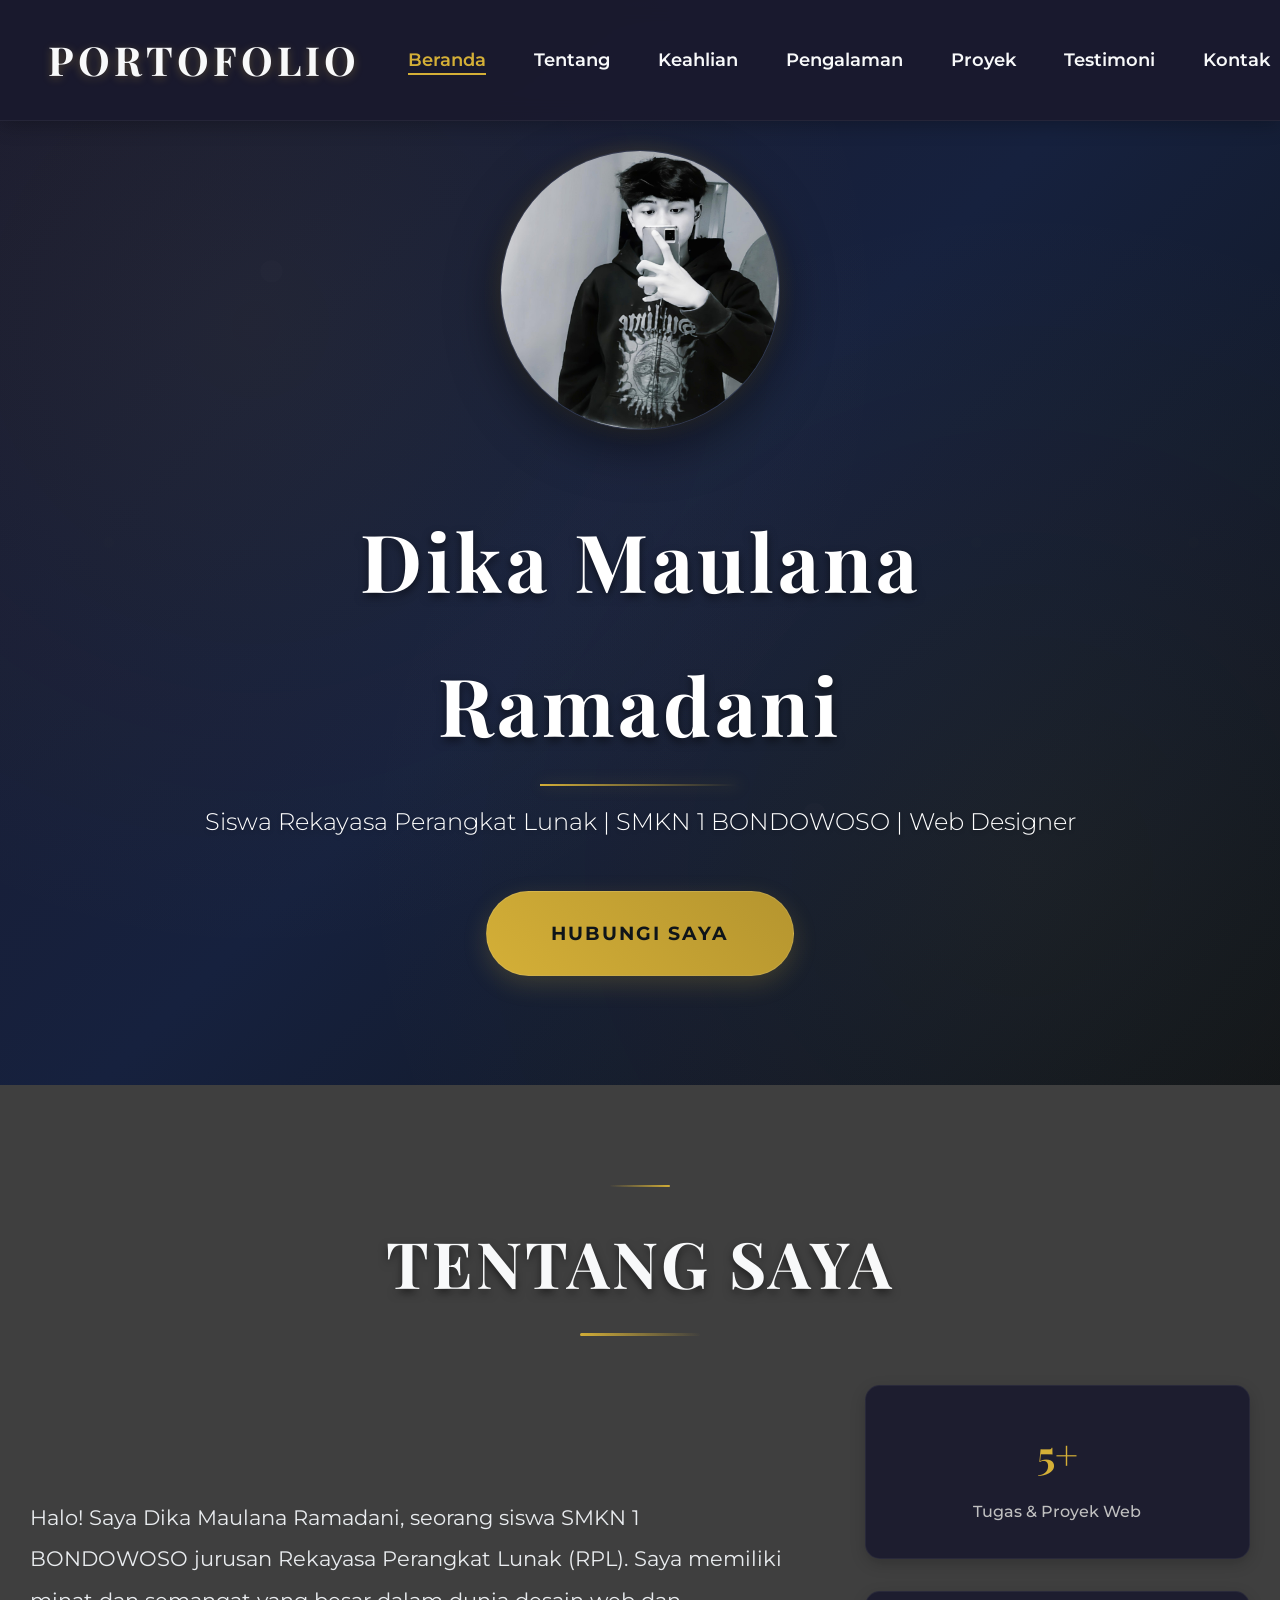
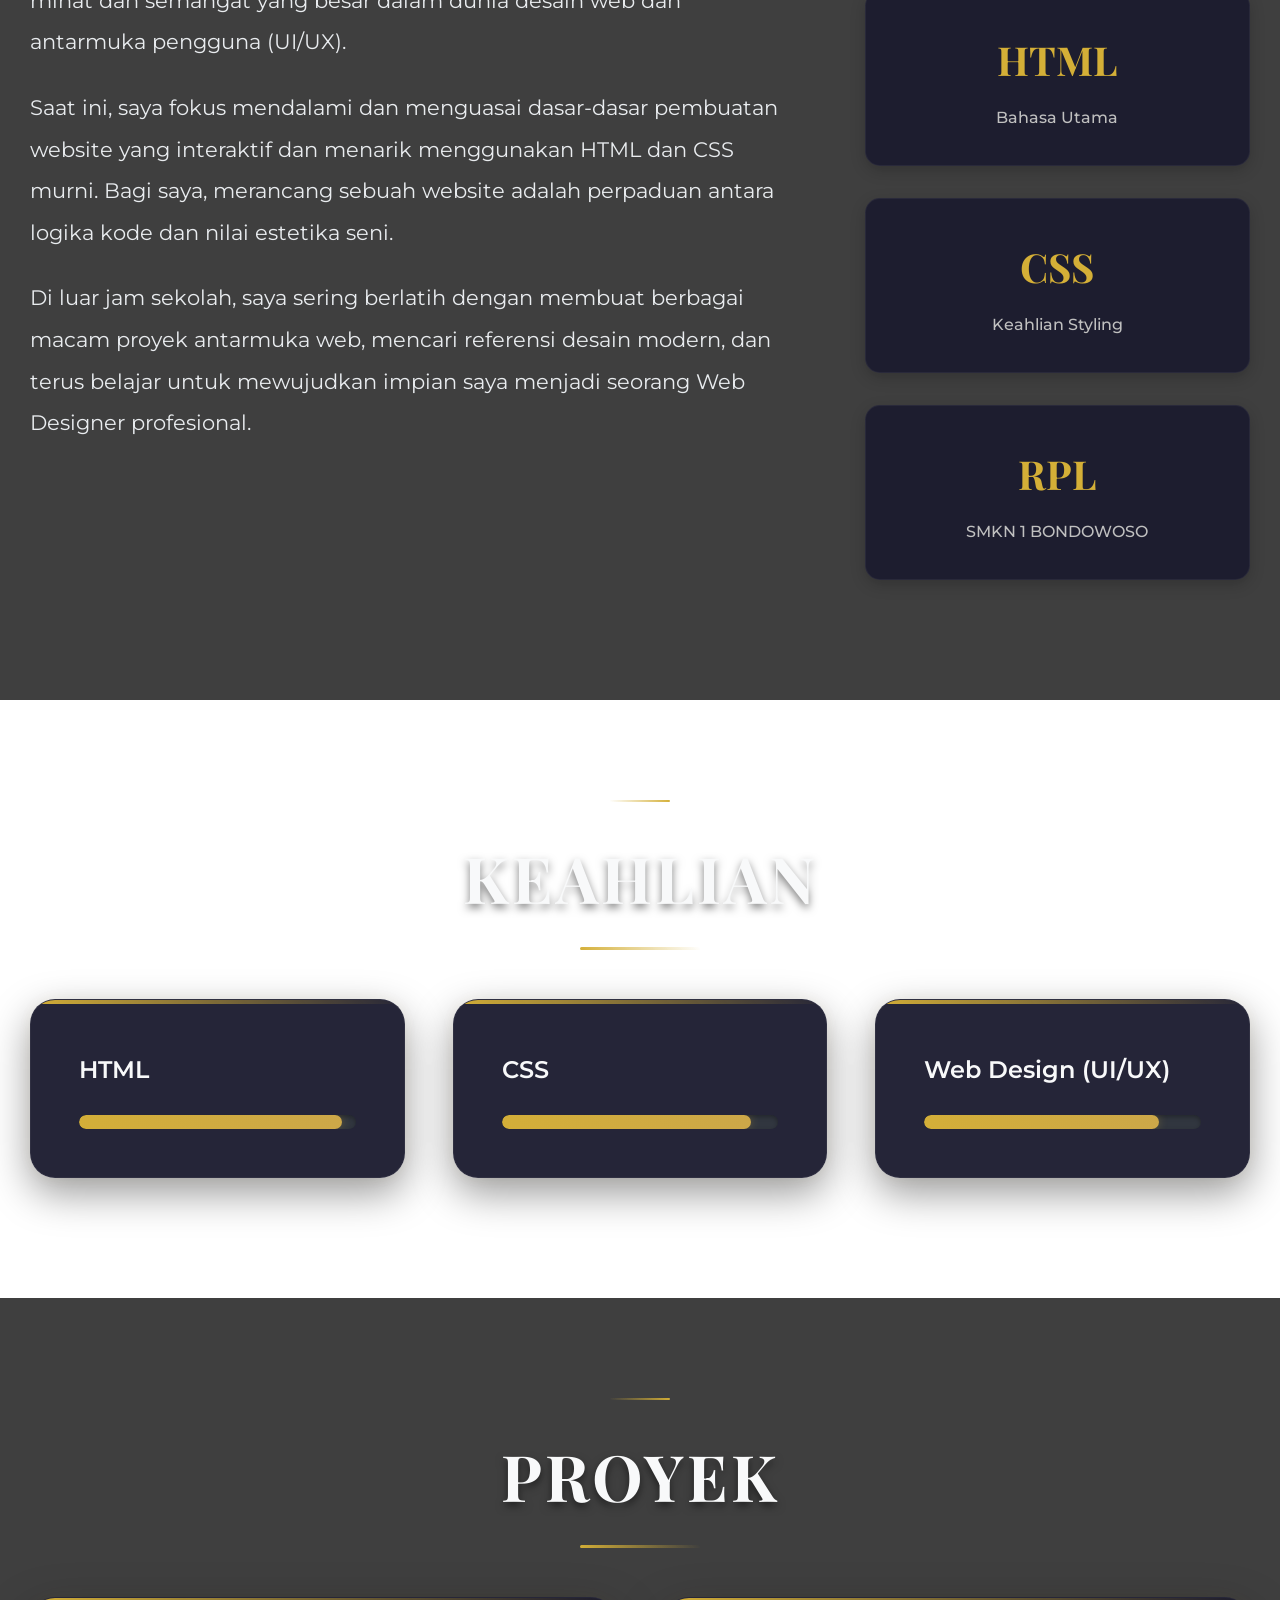
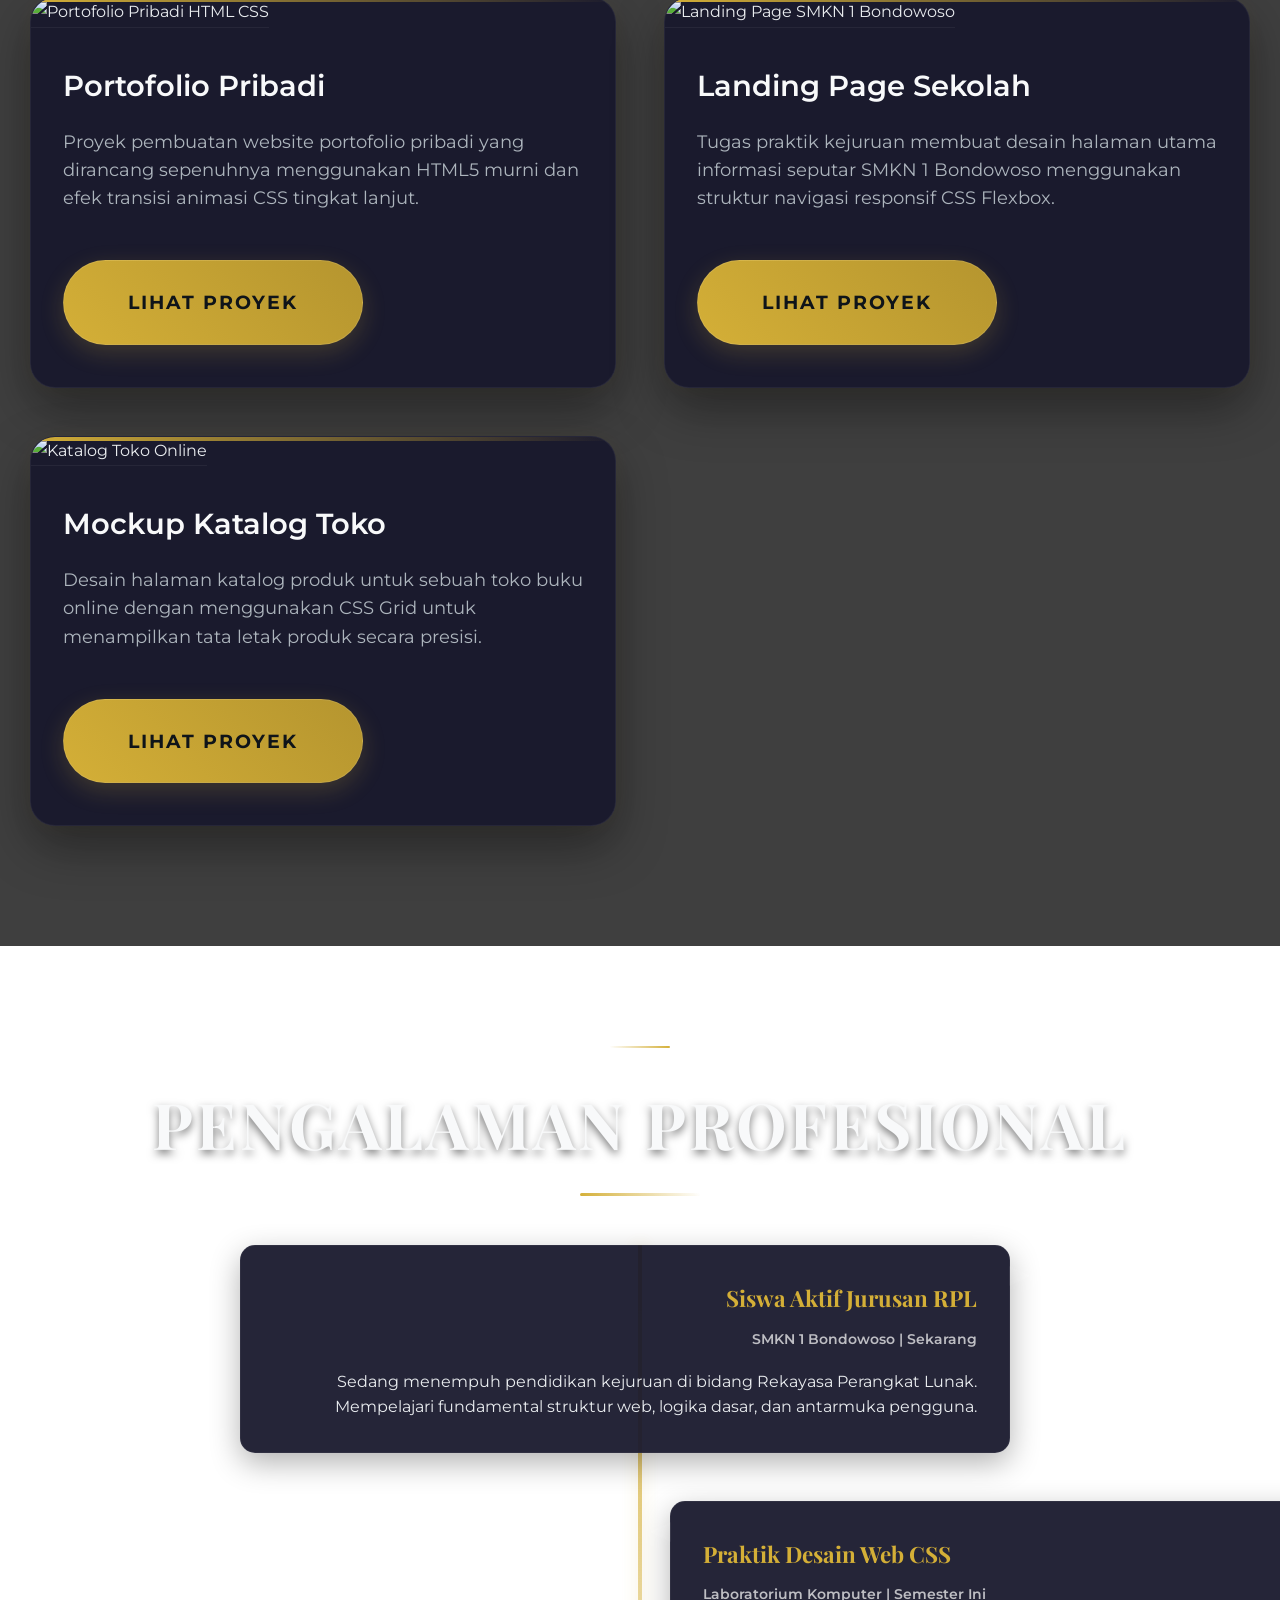
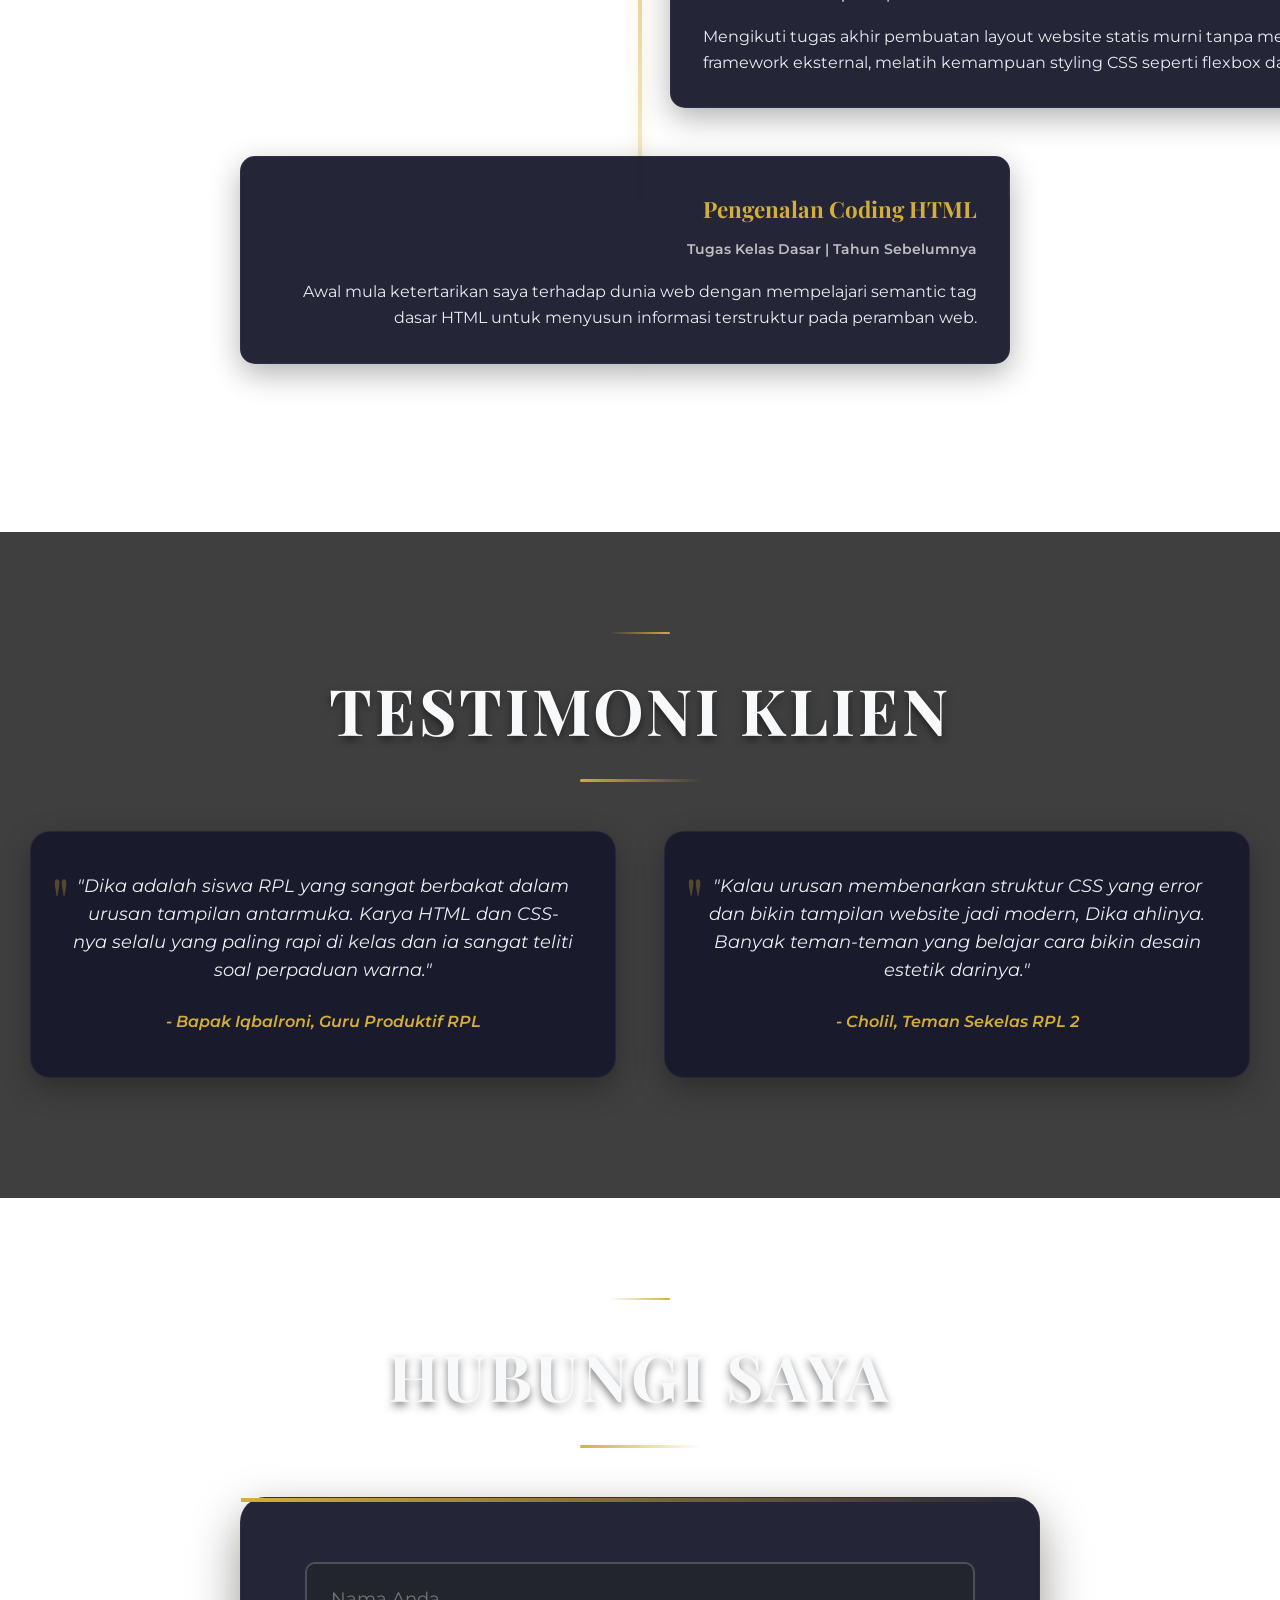
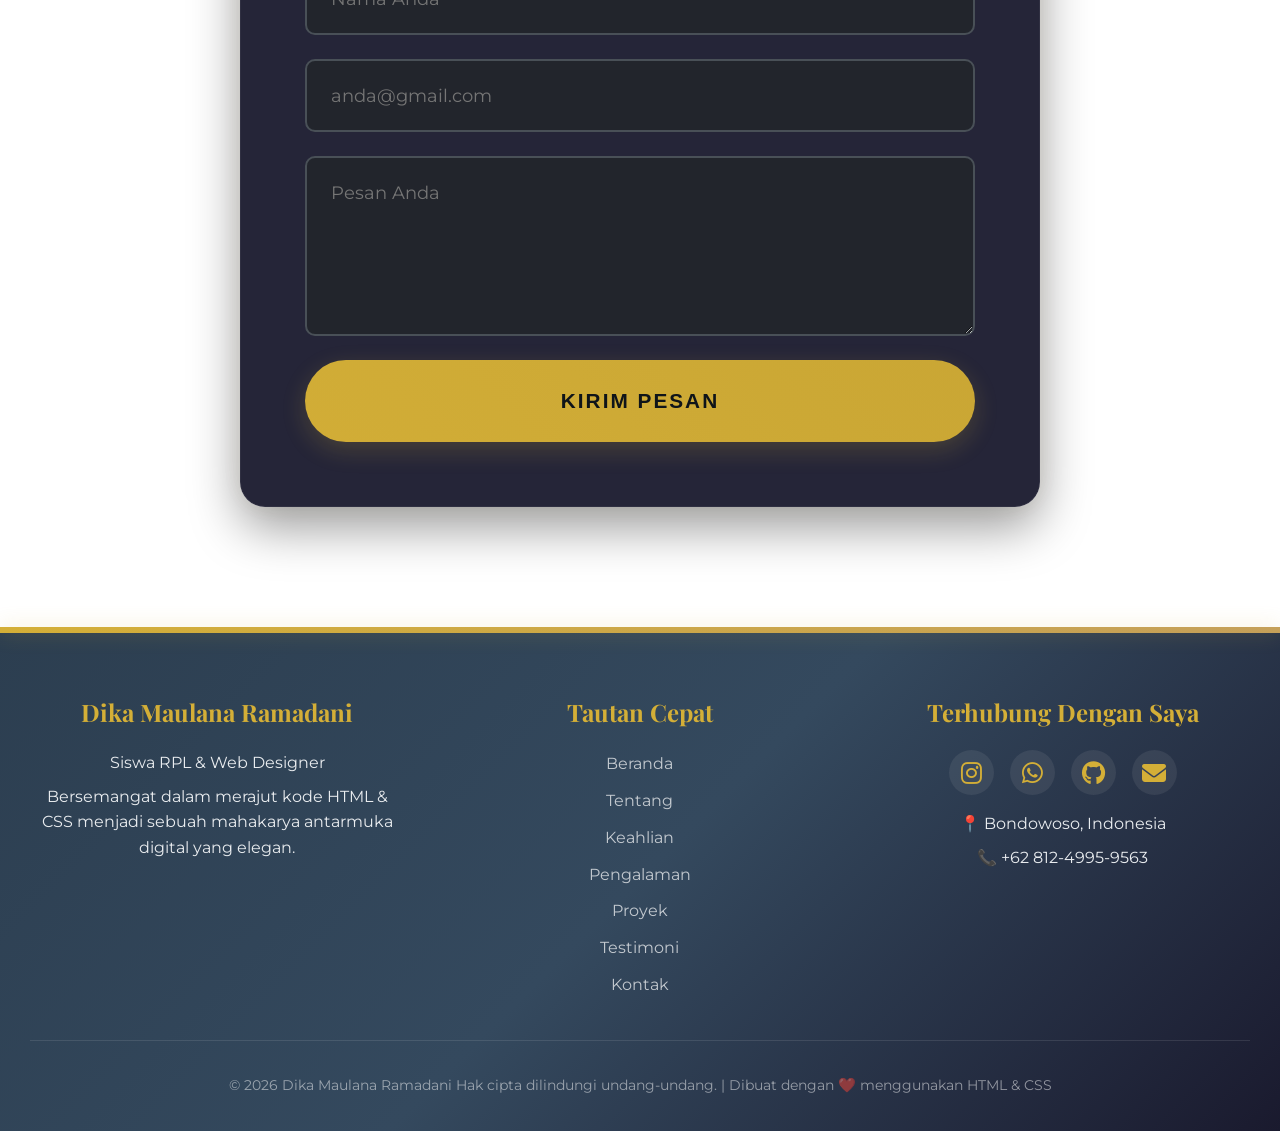
==== index.html @ 71ab1f21 "ganti nama" ====
<!DOCTYPE html>
<html lang="id">

<head>
    <meta name="description"
        content="Professional Portfolio of Dika Maulana Ramadani - Full Stack Developer & Creative Designer specializing in modern web technologies">
    <meta name="keywords" content="web developer, full stack developer, UI/UX designer, React, Node.js, portfolio">
    <meta name="author" content="Dika Maulana Ramadani">
    <link rel="icon" type="image/x-icon"
        href="data:image/svg+xml,<svg xmlns='http://www.w3.org/2000/svg' viewBox='0 0 100 100'><text y='.9em' font-size='90'>👨‍💻</text></svg>">
    <link rel="stylesheet" href="t.css">
    <link href="https://unpkg.com/aos@2.3.1/dist/aos.css" rel="stylesheet">
    <link rel="stylesheet" href="https://cdnjs.cloudflare.com/ajax/libs/font-awesome/6.4.0/css/all.min.css">
    <link
        href="https://fonts.googleapis.com/css2?family=Playfair+Display:wght@400;700&family=Montserrat:wght@300;400;500;600;700&display=swap"
        rel="stylesheet">
</head>

<body>
    <header>
        <nav>
            <div class="logo">PORTOFOLIO</div>
            <ul>
                <li><a href="#hero">Beranda</a></li>
                <li><a href="#about">Tentang</a></li>
                <li><a href="#skills">Keahlian</a></li>
                <li><a href="#experience">Pengalaman</a></li>
                <li><a href="#projects">Proyek</a></li>
                <li><a href="#testimonials">Testimoni</a></li>
                <li><a href="#contact">Kontak</a></li>
                <li id="google_translate_element" style="margin-left: 1rem; margin-top: -5px;"></li>
            </ul>
        </nav>
    </header>

    <section id="hero">
        <div class="hero-content">
            <img src="profile.jpg" alt="Foto Profil" class="profile-img" data-aos="zoom-in">
            <h1 data-aos="fade-down" data-aos-delay="200">Dika Maulana Ramadani</h1>
            <p data-aos="fade-up" data-aos-delay="400">Siswa Rekayasa Perangkat Lunak | SMKN 1 BONDOWOSO | Web Designer</p>
            <a href="#contact" class="btn" data-aos="flip-up" data-aos-delay="600">Hubungi Saya</a>
        </div>
    </section>

    <section id="about">
        <div class="container">
            <h2 data-aos="fade-up">Tentang Saya</h2>
            <div class="about-content">
                <div class="about-text" data-aos="fade-right">
                    <p>Halo! Saya Dika Maulana Ramadani, seorang siswa SMKN 1 BONDOWOSO jurusan Rekayasa Perangkat Lunak (RPL). Saya memiliki minat dan semangat yang besar dalam dunia desain web dan antarmuka pengguna (UI/UX).</p>
                    <p>Saat ini, saya fokus mendalami dan menguasai dasar-dasar pembuatan website yang interaktif dan menarik menggunakan HTML dan CSS murni. Bagi saya, merancang sebuah website adalah perpaduan antara logika kode dan nilai estetika seni.</p>
                    <p>Di luar jam sekolah, saya sering berlatih dengan membuat berbagai macam proyek antarmuka web, mencari referensi desain modern, dan terus belajar untuk mewujudkan impian saya menjadi seorang Web Designer profesional.</p>
                </div>
                <div class="about-stats" data-aos="fade-left">
                    <div class="stat">
                        <h3>5+</h3>
                        <p>Tugas & Proyek Web</p>
                    </div>
                    <div class="stat">
                        <h3>HTML</h3>
                        <p>Bahasa Utama</p>
                    </div>
                    <div class="stat">
                        <h3>CSS</h3>
                        <p>Keahlian Styling</p>
                    </div>
                    <div class="stat">
                        <h3>RPL</h3>
                        <p>SMKN 1 BONDOWOSO</p>
                    </div>
                </div>
            </div>
        </div>
    </section>

    <section id="skills">
        <div class="container">
            <h2 data-aos="fade-up">Keahlian</h2>
            <div class="skills-grid">
                <div class="skill" data-skill="95" data-aos="zoom-in" data-aos-delay="100">
                    <h3>HTML</h3>
                    <div class="progress-bar">
                        <div class="progress"></div>
                    </div>
                </div>
                <div class="skill" data-skill="90" data-aos="zoom-in" data-aos-delay="200">
                    <h3>CSS</h3>
                    <div class="progress-bar">
                        <div class="progress"></div>
                    </div>
                </div>
                <div class="skill" data-skill="85" data-aos="zoom-in" data-aos-delay="300">
                    <h3>Web Design (UI/UX)</h3>
                    <div class="progress-bar">
                        <div class="progress"></div>
                    </div>
                </div>
            </div>
        </div>
    </section>

    <section id="projects">
        <div class="container">
            <h2 data-aos="fade-up">Proyek</h2>
            <div class="projects-grid">
                <div class="project" data-aos="fade-up" data-aos-delay="100">
                    <img src="https://via.placeholder.com/300x200?text=Portofolio+Pribadi" alt="Portofolio Pribadi HTML CSS">
                    <h3>Portofolio Pribadi</h3>
                    <p>Proyek pembuatan website portofolio pribadi yang dirancang sepenuhnya menggunakan HTML5 murni dan efek transisi animasi CSS tingkat lanjut.</p>
                    <a href="#" class="btn">Lihat Proyek</a>
                </div>
                <div class="project" data-aos="fade-up" data-aos-delay="200">
                    <img src="https://via.placeholder.com/300x200?text=Landing+Page+Sekolah" alt="Landing Page SMKN 1 Bondowoso">
                    <h3>Landing Page Sekolah</h3>
                    <p>Tugas praktik kejuruan membuat desain halaman utama informasi seputar SMKN 1 Bondowoso menggunakan struktur navigasi responsif CSS Flexbox.</p>
                    <a href="#" class="btn">Lihat Proyek</a>
                </div>
                <div class="project" data-aos="fade-up" data-aos-delay="300">
                    <img src="https://via.placeholder.com/300x200?text=Toko+Buku+Online"
                        alt="Katalog Toko Online">
                    <h3>Mockup Katalog Toko</h3>
                    <p>Desain halaman katalog produk untuk sebuah toko buku online dengan menggunakan CSS Grid untuk menampilkan tata letak produk secara presisi.</p>
                    <a href="#" class="btn">Lihat Proyek</a>
                </div>
            </div>
        </div>
    </section>

    <section id="experience">
        <div class="container">
            <h2 data-aos="fade-up">Pengalaman Profesional</h2>
            <div class="timeline">
                <div class="timeline-item" data-aos="fade-right">
                    <div class="timeline-content">
                        <h3>Siswa Aktif Jurusan RPL</h3>
                        <span class="company">SMKN 1 Bondowoso | Sekarang</span>
                        <p>Sedang menempuh pendidikan kejuruan di bidang Rekayasa Perangkat Lunak. Mempelajari fundamental struktur web, logika dasar, dan antarmuka pengguna.</p>
                    </div>
                </div>
                <div class="timeline-item" data-aos="fade-left">
                    <div class="timeline-content">
                        <h3>Praktik Desain Web CSS</h3>
                        <span class="company">Laboratorium Komputer | Semester Ini</span>
                        <p>Mengikuti tugas akhir pembuatan layout website statis murni tanpa menggunakan framework eksternal, melatih kemampuan styling CSS seperti flexbox dan grid.</p>
                    </div>
                </div>
                <div class="timeline-item" data-aos="fade-right">
                    <div class="timeline-content">
                        <h3>Pengenalan Coding HTML</h3>
                        <span class="company">Tugas Kelas Dasar | Tahun Sebelumnya</span>
                        <p>Awal mula ketertarikan saya terhadap dunia web dengan mempelajari semantic tag dasar HTML untuk menyusun informasi terstruktur pada peramban web.</p>
                    </div>
                </div>
            </div>
        </div>
    </section>

    <section id="testimonials">
        <div class="container">
            <h2 data-aos="fade-up">Testimoni Klien</h2>
            <div class="testimonials-grid">
                <div class="testimonial" data-aos="zoom-in" data-aos-delay="100">
                    <p>"Dika adalah siswa RPL yang sangat berbakat dalam urusan tampilan antarmuka. Karya HTML dan CSS-nya selalu yang paling rapi di kelas dan ia sangat teliti soal perpaduan warna."</p>
                    <cite>- Bapak Iqbalroni, Guru Produktif RPL</cite>
                </div>
                <div class="testimonial" data-aos="zoom-in" data-aos-delay="300">
                    <p>"Kalau urusan membenarkan struktur CSS yang error dan bikin tampilan website jadi modern, Dika ahlinya. Banyak teman-teman yang belajar cara bikin desain estetik darinya."</p>
                    <cite>- Cholil, Teman Sekelas RPL 2</cite>
                </div>
            </div>
        </div>
    </section>

    <section id="contact">
        <div class="container">
            <h2 data-aos="fade-up">Hubungi Saya</h2>
            <form data-aos="flip-up" data-aos-delay="200">
                <input type="text" placeholder="Nama Anda" required>
                <input type="email" placeholder="anda@gmail.com" required>
                <textarea placeholder="Pesan Anda" required></textarea>
                <button type="submit" class="btn">Kirim Pesan</button>
            </form>
        </div>
    </section>

    <footer>
        <div class="container">
            <div class="footer-content">
                <div class="footer-section">
                    <h3>Dika Maulana Ramadani</h3>
                    <p>Siswa RPL & Web Designer</p>
                    <p>Bersemangat dalam merajut kode HTML & CSS menjadi sebuah mahakarya antarmuka digital yang elegan.</p>
                </div>
                <div class="footer-section">
                    <h3>Tautan Cepat</h3>
                    <ul>
                        <li><a href="#hero">Beranda</a></li>
                        <li><a href="#about">Tentang</a></li>
                        <li><a href="#skills">Keahlian</a></li>
                        <li><a href="#experience">Pengalaman</a></li>
                        <li><a href="#projects">Proyek</a></li>
                        <li><a href="#testimonials">Testimoni</a></li>
                        <li><a href="#contact">Kontak</a></li>
                    </ul>
                </div>
                <div class="footer-section">
                    <h3>Terhubung Dengan Saya</h3>
                    <div class="social-links">
                        <a href="https://instagram.com/dkmaulanaa.r" target="_blank" title="Instagram"><i
                                class="fab fa-instagram"></i></a>
                        <a href="https://wa.me/6281249959563" target="_blank" title="WhatsApp"><i
                                class="fab fa-whatsapp"></i></a>
                        <a href="https://github.com/DikaMaulanaRamadani" target="_blank" title="GitHub"><i
                                class="fab fa-github"></i></a>
                        <a href="mailto:hello@dikamaulana.dev" title="Email"><i class="fas fa-envelope"></i></a>
                    </div>
                    <p>📍 Bondowoso, Indonesia</p>
                    <p>📞 +62 812-4995-9563</p>
                </div>
            </div>
            <div class="footer-bottom">
                <p>&copy; 2026 Dika Maulana Ramadani Hak cipta dilindungi undang-undang. | Dibuat dengan ❤️ menggunakan HTML & CSS</p>
            </div>
        </div>
    </footer>

    <!-- AOS Script -->
    <script src="https://unpkg.com/aos@2.3.1/dist/aos.js"></script>
    <script>
        AOS.init({
            duration: 1000,
            once: true,
            offset: 100
        });

        // Scroll Spy for Nav Active Links
        const sections = document.querySelectorAll("section");
        const navLinks = document.querySelectorAll("nav ul li a");
        
        window.addEventListener("scroll", () => {
            let current = "";
            sections.forEach(section => {
                const sectionTop = section.offsetTop;
                const sectionHeight = section.clientHeight;
                if (pageYOffset >= (sectionTop - sectionHeight / 3)) {
                    current = section.getAttribute("id");
                }
            });
            
            navLinks.forEach(a => {
                a.classList.remove("active");
                if (a.getAttribute("href").includes(current)) {
                    a.classList.add("active");
                }
            });
        });
    </script>
    <!-- Google Translate Script -->
    <script type="text/javascript">
        function googleTranslateElementInit() {
            new google.translate.TranslateElement({pageLanguage: 'id', layout: google.translate.TranslateElement.InlineLayout.SIMPLE}, 'google_translate_element');
        }
    </script>
    <script type="text/javascript" src="//translate.google.com/translate_a/element.js?cb=googleTranslateElementInit"></script>
</body>

</html>
---- t.css ----
/* Reset and Base Styles */
* {
    margin: 0;
    padding: 0;
    box-sizing: border-box;
}

body {
    font-family: 'Montserrat', sans-serif;
    line-height: 1.8;
    color: #e9ecef;
    background: linear-gradient(135deg, #1a1a2e 0%, #16213e 50%, #0f1419 100%);
    background-attachment: fixed;
    position: relative;
}

body::before {
    content: '';
    position: fixed;
    top: 0;
    left: 0;
    width: 100%;
    height: 100%;
    background-image: radial-gradient(circle at 20% 80%, rgba(192, 192, 192, 0.05) 0%, transparent 50%),
        radial-gradient(circle at 80% 20%, rgba(105, 105, 105, 0.05) 0%, transparent 50%);
    pointer-events: none;
    z-index: -1;
}

.container {
    max-width: 1400px;
    margin: 0 auto;
    padding: 0 30px;
}

/* Header */
header {
    background: rgba(26, 26, 46, 0.95);
    backdrop-filter: blur(10px);
    box-shadow: 0 2px 20px rgba(0, 0, 0, 0.3);
    position: fixed;
    width: 100%;
    top: 0;
    z-index: 100;
    border-bottom: 1px solid rgba(255, 255, 255, 0.05);
}

nav {
    display: flex;
    justify-content: space-between;
    align-items: center;
    padding: 1.5rem 3rem;
}

.logo {
    font-size: 2.5rem;
    font-family: 'Playfair Display', serif;
    font-weight: 700;
    color: #f8f9fa;
    text-shadow: 0 2px 10px rgba(212, 175, 55, 0.3);
    letter-spacing: 4px;
}

nav ul {
    display: flex;
    list-style: none;
}

nav ul li {
    margin-left: 3rem;
}

nav ul li a {
    text-decoration: none;
    color: #f8f9fa;
    font-weight: 600;
    font-size: 1.1rem;
    transition: all 0.3s ease;
    position: relative;
}

nav ul li a::after {
    content: '';
    position: absolute;
    width: 0;
    height: 2px;
    bottom: -5px;
    left: 50%;
    background-color: #D4AF37;
    transition: all 0.3s ease;
}

nav ul li a:hover::after,
nav ul li a.active::after {
    width: 100%;
    left: 0;
}

nav ul li a:hover,
nav ul li a.active {
    color: #D4AF37;
    transform: translateY(-2px);
}

/* Hero Section */
#hero {
    background: radial-gradient(circle at 20% 30%, rgba(212, 175, 55, 0.05) 0%, transparent 50%),
                radial-gradient(circle at 80% 80%, rgba(212, 175, 55, 0.05) 0%, transparent 50%),
                linear-gradient(135deg, #1a1a2e 0%, #16213e 50%, #0f1419 100%);
    color: white;
    padding: 150px 0 100px;
    text-align: center;
    position: relative;
    overflow: hidden;
}

#hero::before {
    content: '';
    position: absolute;
    top: 0;
    left: 0;
    right: 0;
    bottom: 0;
    background: url('data:image/svg+xml,<svg xmlns="http://www.w3.org/2000/svg" viewBox="0 0 100 100"><defs><pattern id="luxury" width="100" height="100" patternUnits="userSpaceOnUse"><circle cx="25" cy="25" r="1" fill="rgba(192,192,192,0.05)"/><circle cx="75" cy="75" r="1" fill="rgba(192,192,192,0.05)"/><circle cx="50" cy="10" r="0.5" fill="rgba(105,105,105,0.03)"/><circle cx="10" cy="50" r="0.5" fill="rgba(105,105,105,0.03)"/><circle cx="90" cy="50" r="0.5" fill="rgba(105,105,105,0.03)"/></pattern></defs><rect width="100" height="100" fill="url(%23luxury)"/></svg>');
    opacity: 0.3;
}

.hero-content {
    max-width: 900px;
    margin: 0 auto;
    position: relative;
    z-index: 1;
}

.profile-img {
    width: 280px;
    height: 280px;
    border-radius: 50%;
    margin-bottom: 3rem;
    border: 1px solid rgba(255, 255, 255, 0.1);
    box-shadow: 0 15px 50px rgba(0, 0, 0, 0.5), 0 0 20px rgba(212, 175, 55, 0.2);
    transition: transform 0.4s ease, animation-play-state 0.3s ease;
    position: relative;
    animation: float 6s ease-in-out infinite;
    cursor: pointer;
}

.profile-img:hover {
    animation-play-state: paused;
    transform: scale(1.05);
}

.profile-img::before {
    content: '';
    position: absolute;
    top: -8px;
    left: -8px;
    right: -8px;
    bottom: -8px;
    border-radius: 50%;
    background: linear-gradient(45deg, #D4AF37, #C5A059, #D4AF37);
    z-index: -1;
    opacity: 0.2;
}

.profile-img:hover {
    transform: scale(1.05);
}

#hero h1 {
    font-size: 5rem;
    margin-bottom: 1.5rem;
    font-family: 'Playfair Display', serif;
    font-weight: 700;
    text-shadow: 0 4px 8px rgba(0, 0, 0, 0.5);
    letter-spacing: 4px;
    position: relative;
}

#hero h1::after {
    content: '';
    position: absolute;
    bottom: -10px;
    left: 50%;
    transform: translateX(-50%);
    width: 200px;
    height: 2px;
    background: linear-gradient(45deg, #D4AF37, transparent);
    box-shadow: 0 0 15px rgba(212, 175, 55, 0.3);
}

#hero p {
    font-size: 1.5rem;
    margin-bottom: 3rem;
    font-weight: 300;
    text-shadow: 0 2px 4px rgba(0, 0, 0, 0.2);
}

.btn {
    display: inline-block;
    background: linear-gradient(45deg, #D4AF37, #B5952F);
    color: #0f1419;
    padding: 1.5rem 4rem;
    text-decoration: none;
    border-radius: 50px;
    font-weight: 700;
    font-size: 1.2rem;
    transition: all 0.4s ease;
    box-shadow: 0 8px 25px rgba(212, 175, 55, 0.2);
    border: 1px solid rgba(255, 255, 255, 0.1);
    text-transform: uppercase;
    letter-spacing: 2px;
    position: relative;
    overflow: hidden;
}

.btn:hover {
    transform: translateY(-3px);
    box-shadow: 0 12px 35px rgba(212, 175, 55, 0.4);
    background: linear-gradient(45deg, #C5A059, #D4AF37);
}

.btn:active {
    transform: translateY(2px) scale(0.98);
    box-shadow: 0 5px 15px rgba(212, 175, 55, 0.2);
}

/* Sections */
section {
    padding: 120px 0;
}

section:nth-child(odd) {
    background: rgba(15, 15, 15, 0.8);
    backdrop-filter: blur(5px);
}

/* Custom Animations */
@keyframes float {
    0% { transform: translateY(0px); }
    50% { transform: translateY(-20px); }
    100% { transform: translateY(0px); }
}

@keyframes pulse-glow {
    0% { box-shadow: 0 0 0 0 rgba(255, 215, 0, 0.4); }
    70% { box-shadow: 0 0 20px 15px rgba(255, 215, 0, 0); }
    100% { box-shadow: 0 0 0 0 rgba(255, 215, 0, 0); }
}

section h2 {
    text-align: center;
    font-size: 4rem;
    margin-bottom: 4rem;
    color: #f8f9fa;
    font-family: 'Playfair Display', serif;
    font-weight: 700;
    text-transform: uppercase;
    letter-spacing: 3px;
    position: relative;
    text-shadow: 0 4px 8px rgba(0, 0, 0, 0.5);
}

section h2::after {
    content: '';
    position: absolute;
    bottom: -15px;
    left: 50%;
    transform: translateX(-50%);
    width: 120px;
    height: 3px;
    background: linear-gradient(45deg, #D4AF37, transparent);
    border-radius: 2px;
}

section h2::before {
    content: '';
    position: absolute;
    top: -20px;
    left: 50%;
    transform: translateX(-50%);
    width: 60px;
    height: 2px;
    background: linear-gradient(45deg, transparent, #D4AF37);
    border-radius: 1px;
}

/* About */
.about-content {
    display: grid;
    grid-template-columns: 2fr 1fr;
    gap: 4rem;
    align-items: center;
}

.about-text p {
    font-size: 1.3rem;
    text-align: left;
    max-width: none;
    margin: 0 auto 1.5rem;
    line-height: 2;
    font-weight: 400;
    color: #e9ecef;
}

.about-stats {
    display: grid;
    grid-template-columns: 1fr;
    gap: 2rem;
}

.stat {
    text-align: center;
    padding: 2rem;
    background: rgba(26, 26, 46, 0.9);
    border-radius: 15px;
    border: 1px solid rgba(255, 255, 255, 0.05);
    box-shadow: 0 5px 15px rgba(0, 0, 0, 0.2);
    transition: all 0.3s ease;
}

.stat:hover {
    transform: scale(1.05);
    box-shadow: 0 10px 25px rgba(0, 0, 0, 0.3);
}

.stat h3 {
    font-size: 2.5rem;
    color: #D4AF37;
    margin-bottom: 0.5rem;
    font-family: 'Playfair Display', serif;
}

.stat p {
    color: #C0C0C0;
    font-size: 1rem;
    font-weight: 500;
}

/* Skills */
.skills-grid {
    display: grid;
    grid-template-columns: repeat(auto-fit, minmax(350px, 1fr));
    gap: 3rem;
}

.skill {
    background: rgba(26, 26, 46, 0.95);
    padding: 3rem;
    border-radius: 25px;
    box-shadow: 0 15px 40px rgba(0, 0, 0, 0.4), 0 0 20px rgba(212, 175, 55, 0.05);
    border: 1px solid rgba(255, 255, 255, 0.05);
    transition: all 0.4s ease;
    position: relative;
    overflow: hidden;
}

.skill::before {
    content: '';
    position: absolute;
    top: 0;
    left: 0;
    right: 0;
    height: 4px;
    background: linear-gradient(45deg, #D4AF37, transparent);
}

.skill:hover {
    transform: translateY(-15px) scale(1.02);
    box-shadow: 0 25px 60px rgba(0, 0, 0, 0.5), 0 0 30px rgba(212, 175, 55, 0.3);
}

.skill h3 {
    margin-bottom: 1.5rem;
    color: #f8f9fa;
    font-size: 1.5rem;
    font-weight: 600;
}

.progress-bar {
    background-color: rgba(52, 58, 64, 0.8);
    height: 14px;
    border-radius: 7px;
    overflow: hidden;
    box-shadow: inset 0 2px 4px rgba(0, 0, 0, 0.3);
    position: relative;
}

.progress {
    height: 100%;
    width: 0;
    background: linear-gradient(45deg, #D4AF37, #C5A059);
    background-size: 200% 200%;
    border-radius: 7px;
    transition: width 2s cubic-bezier(0.4, 0, 0.2, 1);
    box-shadow: 0 0 10px rgba(212, 175, 55, 0.3);
}

.skill.aos-animate[data-skill="95"] .progress { width: 95%; }
.skill.aos-animate[data-skill="90"] .progress { width: 90%; }
.skill.aos-animate[data-skill="88"] .progress { width: 88%; }
.skill.aos-animate[data-skill="85"] .progress { width: 85%; }
.skill.aos-animate[data-skill="80"] .progress { width: 80%; }
.skill.aos-animate[data-skill="75"] .progress { width: 75%; }

/* Projects */
.projects-grid {
    display: grid;
    grid-template-columns: repeat(auto-fit, minmax(400px, 1fr));
    gap: 3rem;
}

.project {
    background: rgba(26, 26, 46, 0.95);
    border-radius: 25px;
    overflow: hidden;
    box-shadow: 0 20px 50px rgba(0, 0, 0, 0.4), 0 0 25px rgba(212, 175, 55, 0.05);
    border: 1px solid rgba(255, 255, 255, 0.05);
    transition: all 0.4s ease;
    position: relative;
}

.project::before {
    content: '';
    position: absolute;
    top: 0;
    left: 0;
    right: 0;
    height: 4px;
    background: linear-gradient(45deg, #D4AF37, transparent);
}

.project:hover {
    transform: translateY(-20px) scale(1.03);
    box-shadow: 0 30px 70px rgba(0, 0, 0, 0.5), 0 0 40px rgba(212, 175, 55, 0.3);
}

.project img {
    width: 100%;
    height: 250px;
    object-fit: cover;
    border-bottom: 1px solid rgba(255, 255, 255, 0.05);
    transition: transform 0.3s ease;
}

.project:hover img {
    transform: scale(1.1);
}

.project h3 {
    padding: 2rem 2rem 1rem;
    color: #f8f9fa;
    font-size: 1.8rem;
    font-weight: 600;
}

.project p {
    padding: 0 2rem 1rem;
    color: #adb5bd;
    font-size: 1.1rem;
    line-height: 1.6;
}

.project .btn {
    margin: 2rem;
}

/* Contact */
form {
    max-width: 800px;
    margin: 0 auto;
    display: flex;
    flex-direction: column;
    background: rgba(26, 26, 46, 0.95);
    padding: 4rem;
    border-radius: 25px;
    box-shadow: 0 20px 50px rgba(0, 0, 0, 0.4), 0 0 30px rgba(212, 175, 55, 0.05);
    border: 1px solid rgba(255, 255, 255, 0.05);
    position: relative;
}

form::before {
    content: '';
    position: absolute;
    top: 0;
    left: 0;
    right: 0;
    height: 4px;
    background: linear-gradient(45deg, #D4AF37, transparent);
}

input,
textarea {
    padding: 1.5rem;
    margin-bottom: 1.5rem;
    border: 2px solid #495057;
    border-radius: 10px;
    font-family: 'Montserrat', sans-serif;
    font-size: 1.1rem;
    transition: all 0.3s ease;
    background: rgba(33, 37, 41, 0.8);
    color: #f8f9fa;
}

input:focus,
textarea:focus {
    border-color: #D4AF37;
    box-shadow: 0 0 15px rgba(212, 175, 55, 0.2);
    outline: none;
}

textarea {
    height: 180px;
    resize: vertical;
}

button[type="submit"] {
    background: linear-gradient(45deg, #D4AF37, #B5952F);
    background-size: 400% 400%;
    color: #0f1419;
    border: none;
    padding: 1.8rem;
    border-radius: 50px;
    cursor: pointer;
    font-size: 1.3rem;
    font-weight: 700;
    transition: all 0.4s ease;
    box-shadow: 0 8px 25px rgba(212, 175, 55, 0.2);
    text-transform: uppercase;
    letter-spacing: 2px;
    position: relative;
    overflow: hidden;
}

button[type="submit"]:hover {
    transform: translateY(-5px) scale(1.05);
    box-shadow: 0 15px 40px rgba(212, 175, 55, 0.4);
}

button[type="submit"]:active {
    transform: translateY(2px) scale(0.98);
    box-shadow: 0 5px 15px rgba(212, 175, 55, 0.2);
}

/* Experience Timeline */
.timeline {
    position: relative;
    max-width: 800px;
    margin: 0 auto;
}

.timeline::before {
    content: '';
    position: absolute;
    left: 50%;
    transform: translateX(-50%);
    width: 4px;
    height: 100%;
    background: linear-gradient(to bottom, #D4AF37, transparent);
    box-shadow: 0 0 15px rgba(212, 175, 55, 0.3);
}

.timeline-item {
    margin-bottom: 3rem;
    position: relative;
}

.timeline-item:nth-child(even) .timeline-content {
    left: 50%;
    margin-left: 30px;
}

.timeline-item:nth-child(odd) .timeline-content {
    left: 0;
    margin-right: 30px;
    text-align: right;
}

.timeline-content {
    background: rgba(26, 26, 46, 0.95);
    padding: 2rem;
    border-radius: 15px;
    box-shadow: 0 10px 30px rgba(0, 0, 0, 0.3);
    border: 1px solid rgba(255, 255, 255, 0.05);
    position: relative;
    transition: all 0.3s ease;
}

.timeline-content:hover {
    transform: translateY(-5px);
    box-shadow: 0 15px 40px rgba(0, 0, 0, 0.4);
}

.timeline-content::before {
    content: '';
    position: absolute;
    top: 20px;
    width: 0;
    height: 0;
    border-style: solid;
}

.timeline-item:nth-child(even) .timeline-content::before {
    left: -20px;
    border-width: 10px 20px 10px 0;
    border-color: transparent rgba(255,255,255,0.05) transparent transparent;
}

.timeline-item:nth-child(odd) .timeline-content::before {
    right: -20px;
    border-width: 10px 0 10px 20px;
    border-color: transparent transparent transparent rgba(255,255,255,0.05);
}

.timeline-content h3 {
    color: #D4AF37;
    font-size: 1.4rem;
    margin-bottom: 0.5rem;
    font-family: 'Playfair Display', serif;
}

.company {
    color: rgba(255,255,255,0.7);
    font-size: 0.9rem;
    font-weight: 600;
    display: block;
    margin-bottom: 1rem;
}

.timeline-content p {
    color: #e9ecef;
    line-height: 1.6;
}

/* Testimonials */
.testimonials-grid {
    display: grid;
    grid-template-columns: repeat(auto-fit, minmax(350px, 1fr));
    gap: 3rem;
}

.testimonial {
    background: rgba(26, 26, 46, 0.95);
    padding: 2.5rem;
    border-radius: 20px;
    box-shadow: 0 10px 30px rgba(0, 0, 0, 0.3);
    border: 1px solid rgba(255, 255, 255, 0.05);
    position: relative;
    transition: all 0.3s ease;
    text-align: center;
}

.testimonial::before {
    content: '"';
    position: absolute;
    top: 10px;
    left: 20px;
    font-size: 4rem;
    color: #D4AF37;
    opacity: 0.3;
    font-family: 'Playfair Display', serif;
}

.testimonial:hover {
    transform: translateY(-10px);
    box-shadow: 0 20px 50px rgba(0, 0, 0, 0.4);
}

.testimonial p {
    font-style: italic;
    color: #e9ecef;
    line-height: 1.6;
    margin-bottom: 1.5rem;
    font-size: 1.1rem;
}

.testimonial cite {
    color: #D4AF37;
    font-weight: 600;
    font-size: 1rem;
}

/* Footer */
footer {
    background: linear-gradient(135deg, #2c3e50 0%, #34495e 50%, #1a1a2e 100%);
    color: white;
    padding: 4rem 0 2rem;
    text-align: center;
    position: relative;
}

footer::before {
    content: '';
    position: absolute;
    top: 0;
    left: 0;
    right: 0;
    height: 6px;
    background: linear-gradient(45deg, #D4AF37, #C5A059);
    box-shadow: 0 0 20px rgba(212, 175, 55, 0.3);
}

.footer-content {
    display: grid;
    grid-template-columns: repeat(auto-fit, minmax(250px, 1fr));
    gap: 3rem;
    margin-bottom: 2rem;
}

.footer-section h3 {
    color: #D4AF37;
    font-family: 'Playfair Display', serif;
    font-size: 1.5rem;
    margin-bottom: 1rem;
}

.footer-section p {
    color: #e9ecef;
    line-height: 1.6;
    margin-bottom: 0.5rem;
}

.footer-section ul {
    list-style: none;
    padding: 0;
}

.footer-section ul li {
    margin-bottom: 0.5rem;
}

.footer-section ul li a {
    color: rgba(255,255,255,0.7);
    text-decoration: none;
    transition: color 0.3s ease;
}

.footer-section ul li a:hover {
    color: #D4AF37;
}

.social-links {
    display: flex;
    justify-content: center;
    gap: 1rem;
    margin-bottom: 1rem;
}

.social-links a {
    color: #D4AF37;
    text-decoration: none;
    font-size: 1.5rem;
    transition: all 0.3s ease;
    width: 45px;
    height: 45px;
    display: inline-flex;
    align-items: center;
    justify-content: center;
    border-radius: 50%;
    background: rgba(192, 192, 192, 0.1);
}

.social-links a:hover {
    transform: translateY(-5px);
    background: rgba(192, 192, 192, 0.2);
    box-shadow: 0 5px 15px rgba(192, 192, 192, 0.3);
}

.social-links a:active {
    transform: translateY(2px) scale(0.95);
}

.footer-bottom {
    border-top: 1px solid rgba(255,255,255,0.1);
    padding-top: 2rem;
    color: rgba(255,255,255,0.5);
    font-size: 0.9rem;
}

/* Responsive Design */
@media (max-width: 768px) {
    nav {
        flex-direction: column;
        padding: 1rem;
    }

    nav ul {
        margin-top: 1rem;
        align-items: center;
        width: 100%;
        padding: 0;
    }

    nav ul li {
        margin: 0.5rem 0;
    }

    #google_translate_element {
        margin: 1rem auto !important;
    }

    #hero h1 {
        font-size: 3rem;
    }

    #hero p {
        font-size: 1.1rem;
    }

    .profile-img {
        width: 200px;
        height: 200px;
    }

    section h2 {
        font-size: 2.5rem;
    }

    .about-content {
        grid-template-columns: 1fr;
        gap: 3rem;
    }

    .about-stats {
        grid-template-columns: repeat(2, 1fr);
        gap: 1.5rem;
    }

    .skills-grid,
    .projects-grid,
    .testimonials-grid {
        grid-template-columns: 1fr;
    }

    .timeline::before {
        left: 20px;
    }

    .timeline-item:nth-child(even) .timeline-content,
    .timeline-item:nth-child(odd) .timeline-content {
        left: 60px;
        margin: 0;
        text-align: left;
    }

    .timeline-content::before {
        left: -15px;
        border-width: 8px 15px 8px 0;
        border-color: transparent rgba(255,255,255,0.05) transparent transparent;
    }

    .footer-content {
        grid-template-columns: 1fr;
        gap: 2rem;
    }

    form {
        padding: 2rem;
    }
}
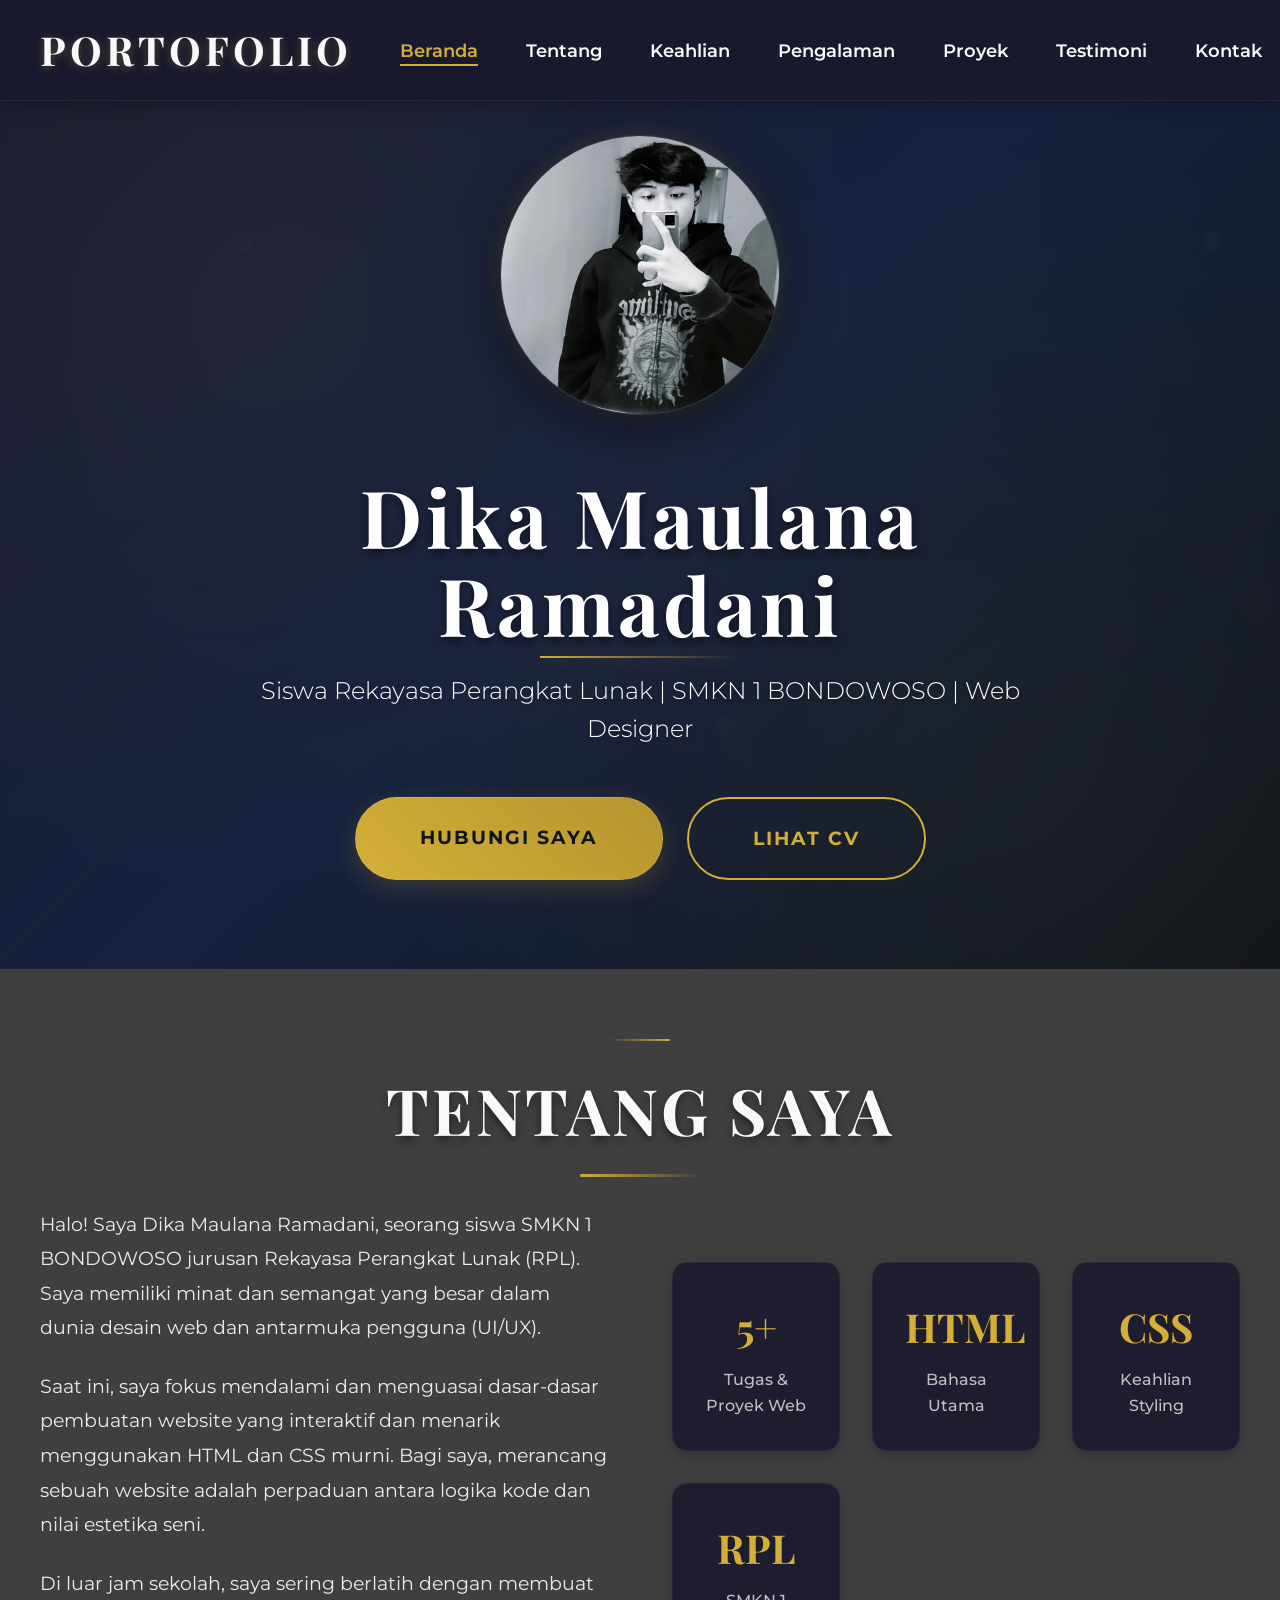
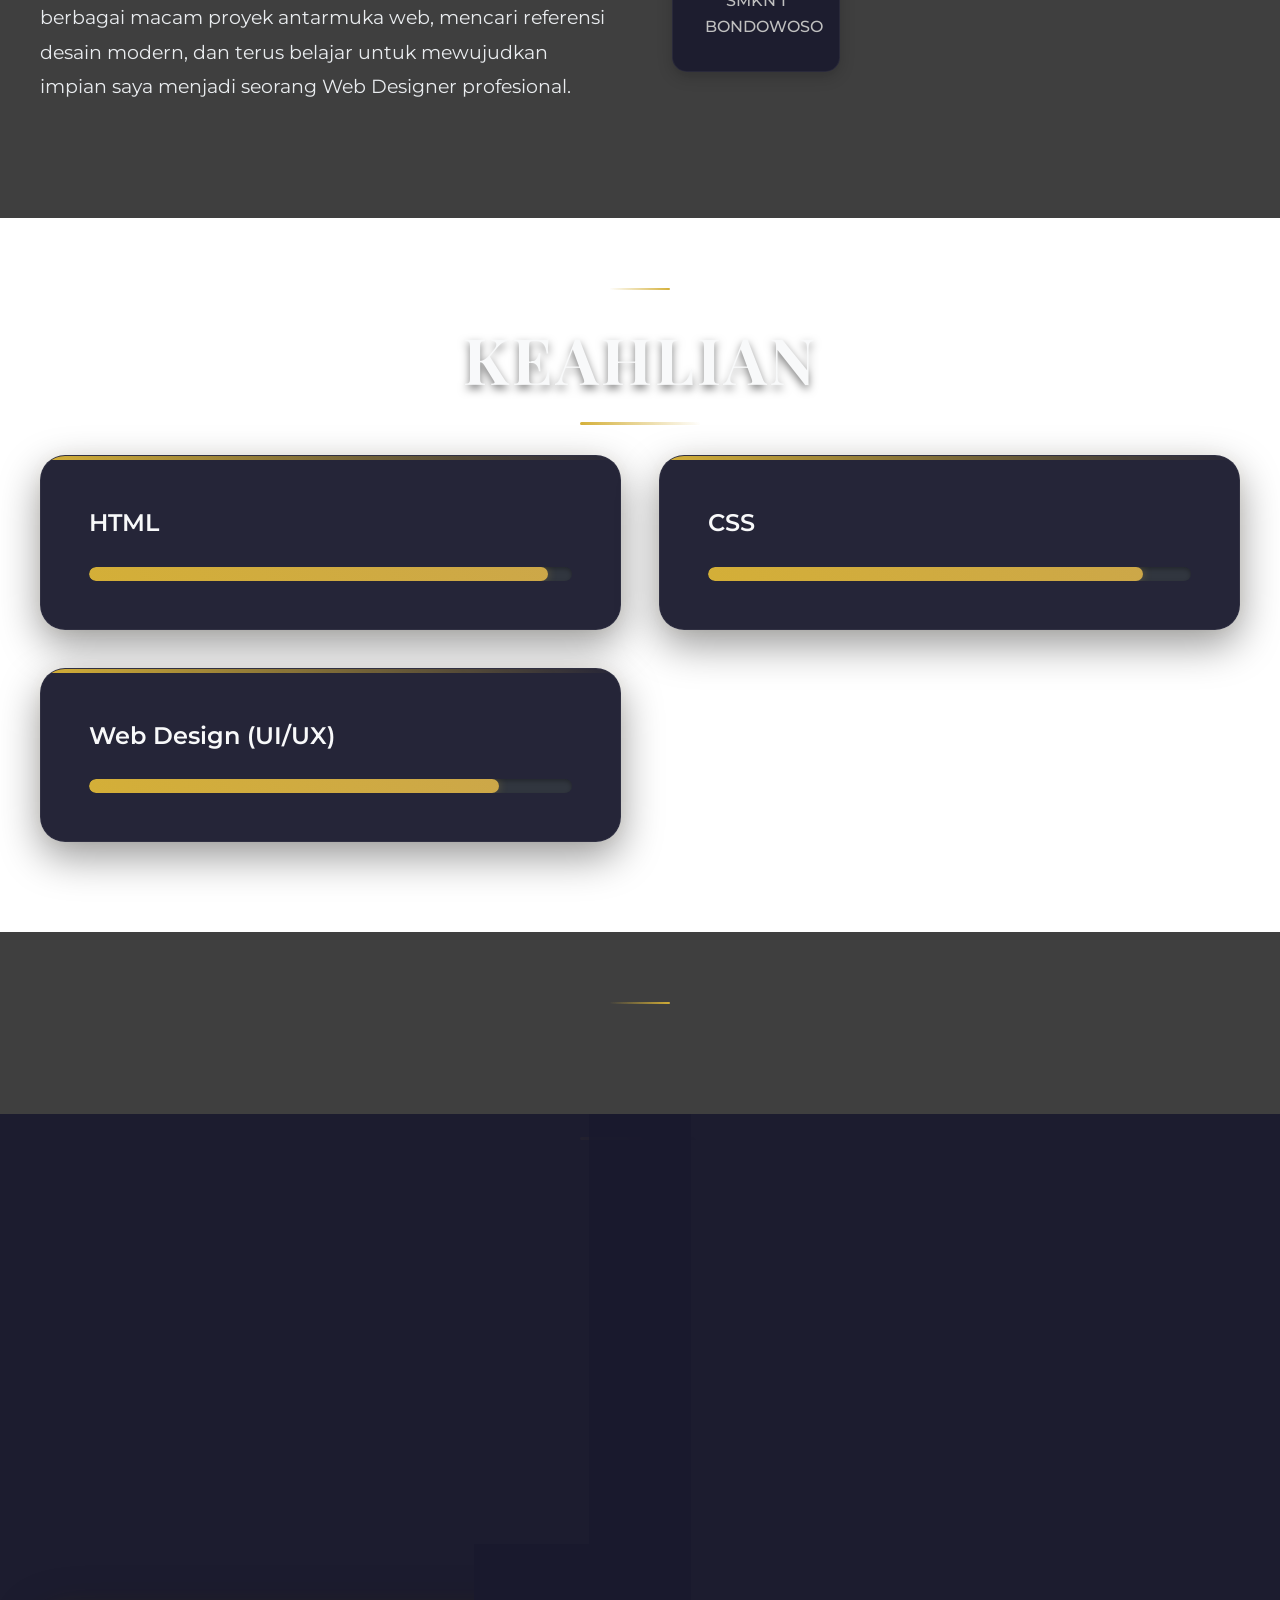
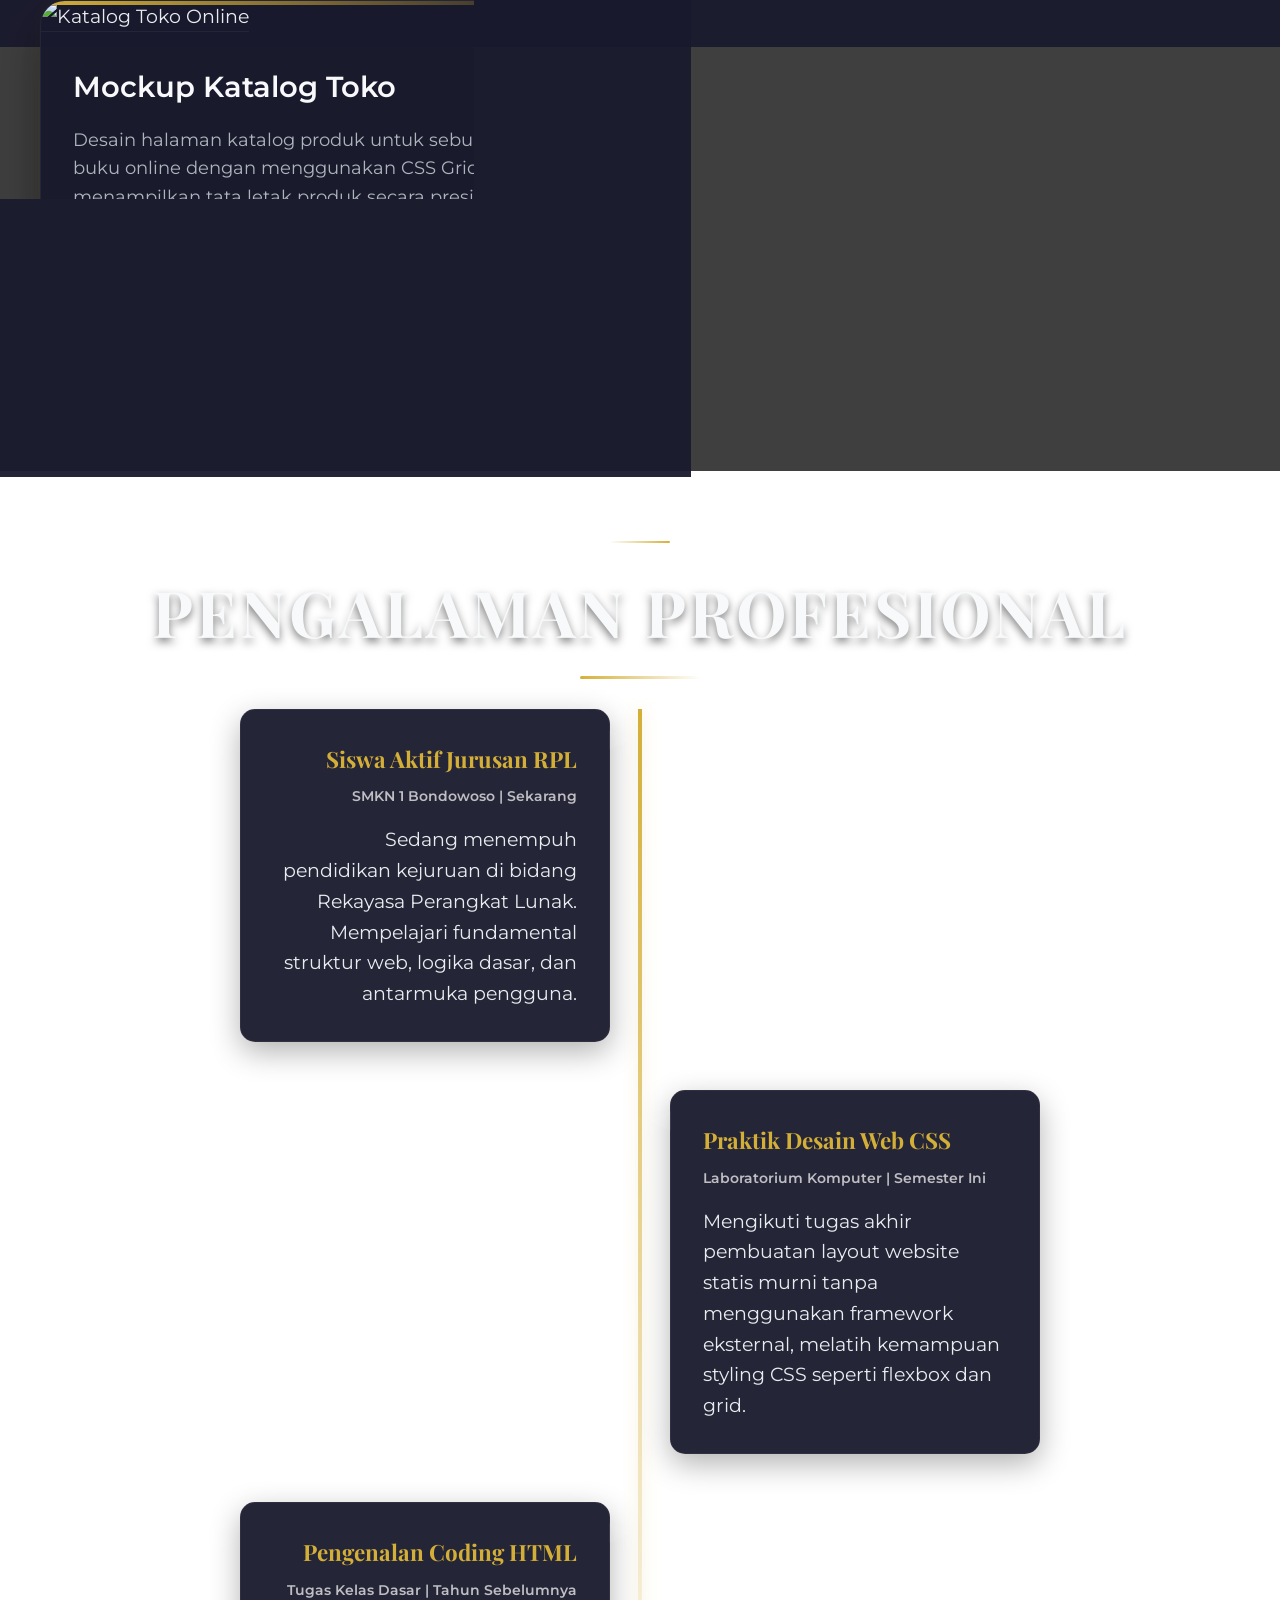
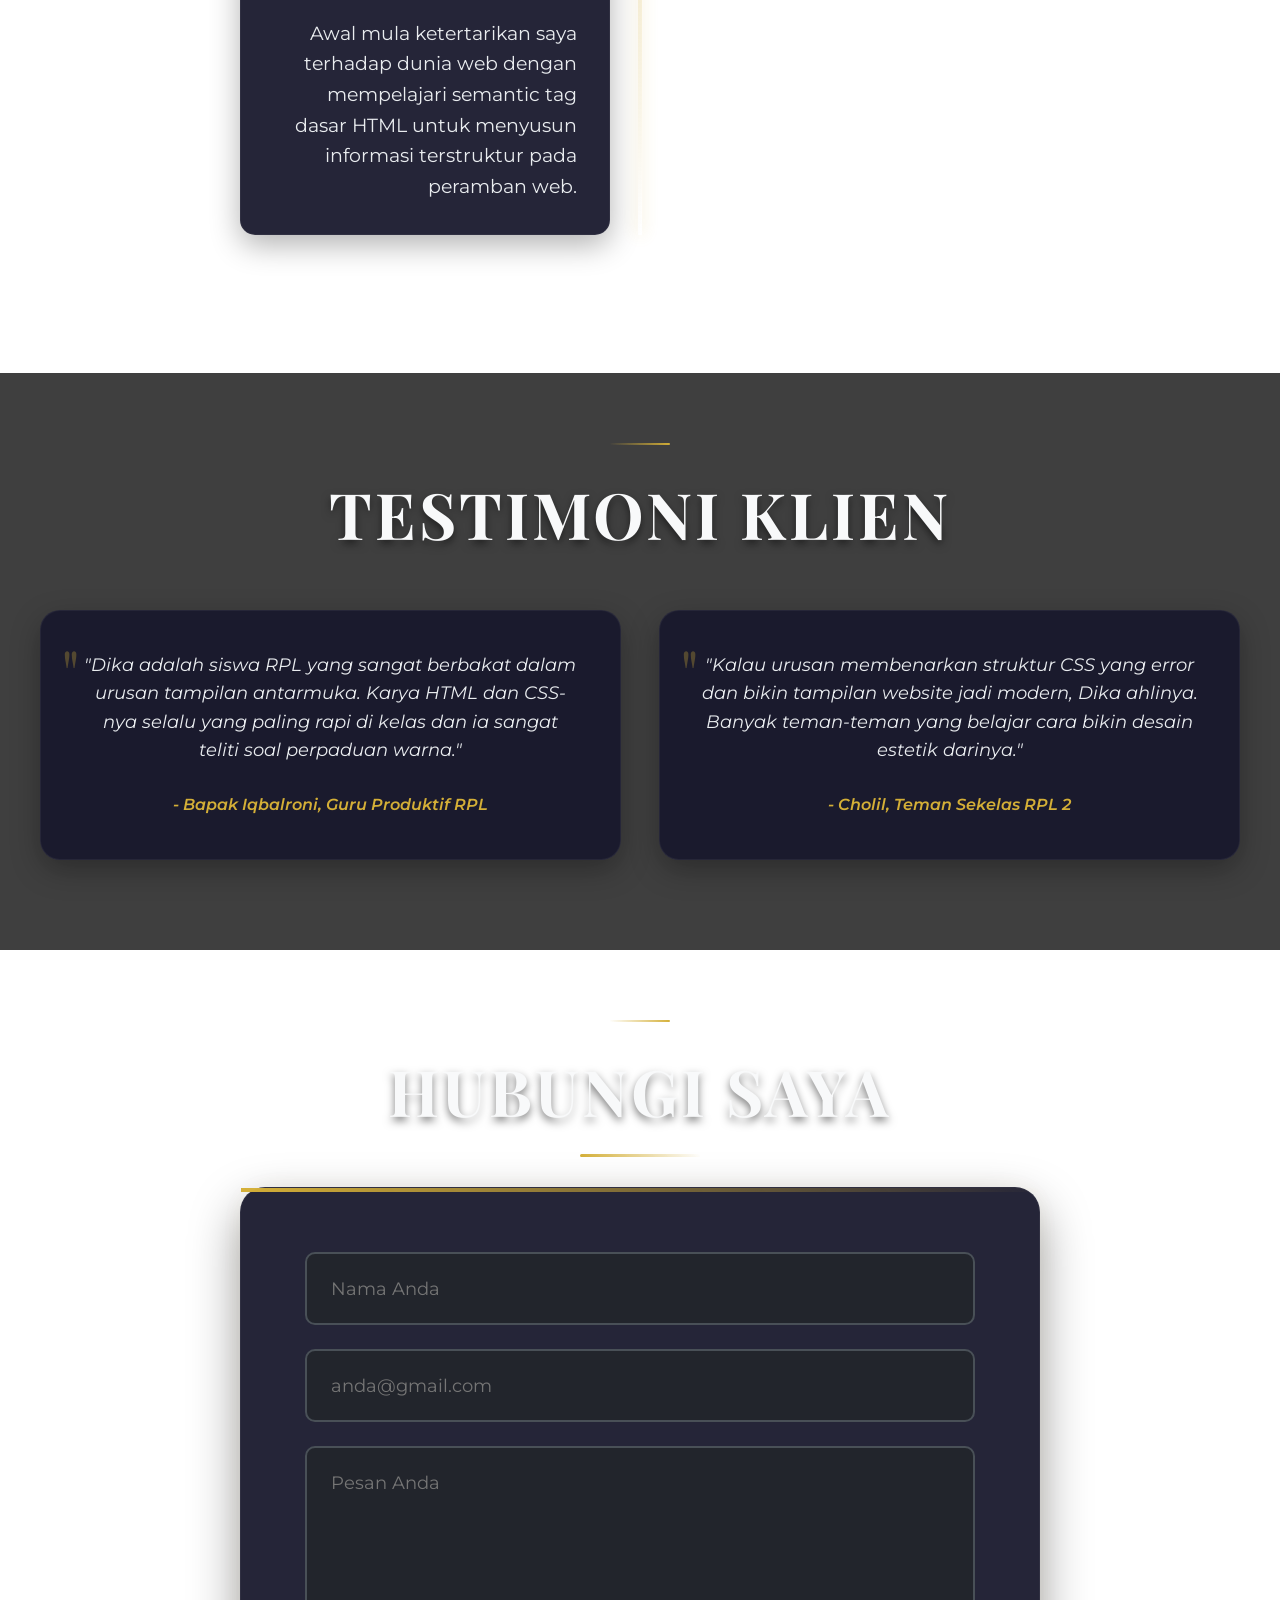
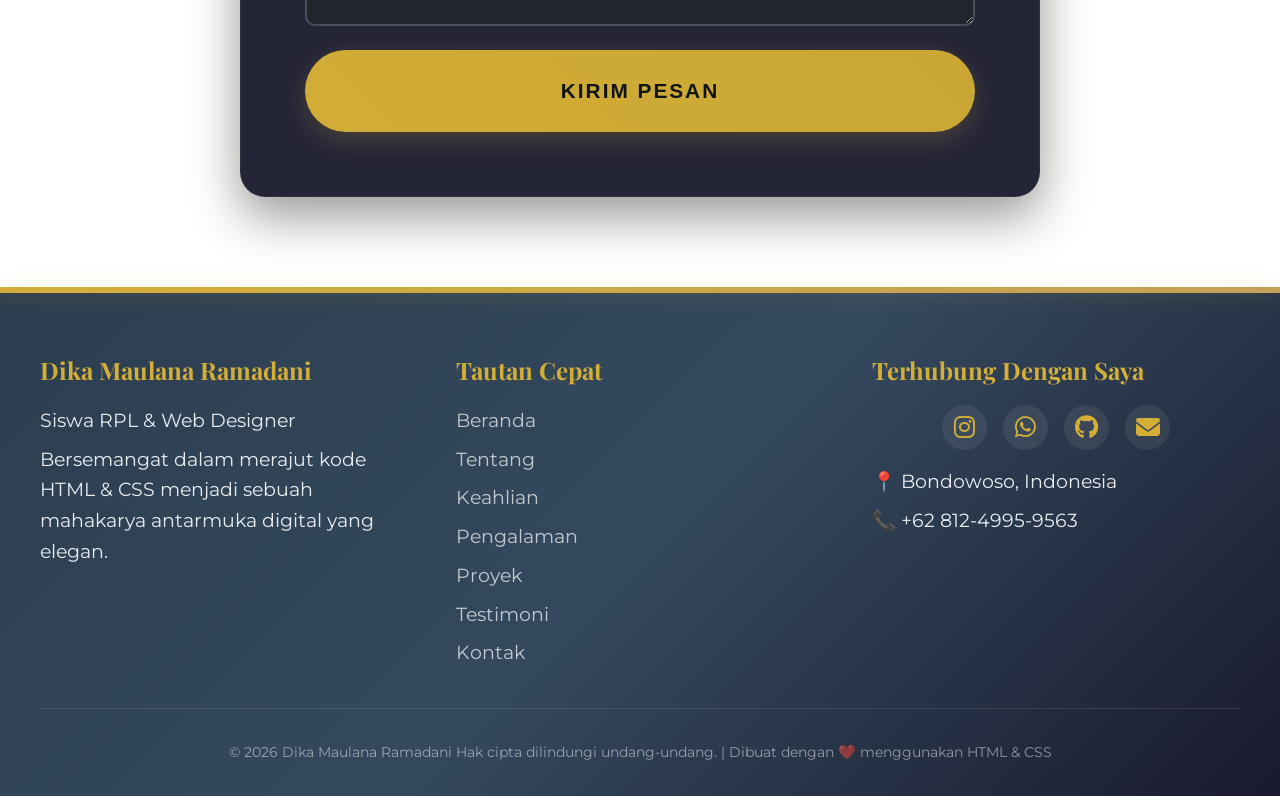
==== commit 7dcd3292: "menmabhakan cv" ====
--- a/index.html
+++ b/index.html
@@ -2,6 +2,8 @@
 <html lang="id">
 
 <head>
+    <meta charset="UTF-8">
+    <meta name="viewport" content="width=device-width, initial-scale=1.0">
     <meta name="description"
         content="Professional Portfolio of Dika Maulana Ramadani - Full Stack Developer & Creative Designer specializing in modern web technologies">
     <meta name="keywords" content="web developer, full stack developer, UI/UX designer, React, Node.js, portfolio">
@@ -20,7 +22,10 @@
     <header>
         <nav>
             <div class="logo">PORTOFOLIO</div>
-            <ul>
+            <button class="nav-toggle" aria-expanded="false" aria-label="Toggle navigation">
+                <span class="hamburger"></span>
+            </button>
+            <ul class="nav-links">
                 <li><a href="#hero">Beranda</a></li>
                 <li><a href="#about">Tentang</a></li>
                 <li><a href="#skills">Keahlian</a></li>
@@ -28,7 +33,6 @@
                 <li><a href="#projects">Proyek</a></li>
                 <li><a href="#testimonials">Testimoni</a></li>
                 <li><a href="#contact">Kontak</a></li>
-                <li id="google_translate_element" style="margin-left: 1rem; margin-top: -5px;"></li>
             </ul>
         </nav>
     </header>
@@ -37,8 +41,12 @@
         <div class="hero-content">
             <img src="profile.jpg" alt="Foto Profil" class="profile-img" data-aos="zoom-in">
             <h1 data-aos="fade-down" data-aos-delay="200">Dika Maulana Ramadani</h1>
-            <p data-aos="fade-up" data-aos-delay="400">Siswa Rekayasa Perangkat Lunak | SMKN 1 BONDOWOSO | Web Designer</p>
-            <a href="#contact" class="btn" data-aos="flip-up" data-aos-delay="600">Hubungi Saya</a>
+            <p data-aos="fade-up" data-aos-delay="400">Siswa Rekayasa Perangkat Lunak | SMKN 1 BONDOWOSO | Web Designer
+            </p>
+            <div class="hero-btns" data-aos="flip-up" data-aos-delay="600">
+                <a href="#contact" class="btn">Hubungi Saya</a>
+                <a href="cv.html" class="btn btn-secondary">Lihat CV</a>
+            </div>
         </div>
     </section>
 
@@ -47,9 +55,15 @@
             <h2 data-aos="fade-up">Tentang Saya</h2>
             <div class="about-content">
                 <div class="about-text" data-aos="fade-right">
-                    <p>Halo! Saya Dika Maulana Ramadani, seorang siswa SMKN 1 BONDOWOSO jurusan Rekayasa Perangkat Lunak (RPL). Saya memiliki minat dan semangat yang besar dalam dunia desain web dan antarmuka pengguna (UI/UX).</p>
-                    <p>Saat ini, saya fokus mendalami dan menguasai dasar-dasar pembuatan website yang interaktif dan menarik menggunakan HTML dan CSS murni. Bagi saya, merancang sebuah website adalah perpaduan antara logika kode dan nilai estetika seni.</p>
-                    <p>Di luar jam sekolah, saya sering berlatih dengan membuat berbagai macam proyek antarmuka web, mencari referensi desain modern, dan terus belajar untuk mewujudkan impian saya menjadi seorang Web Designer profesional.</p>
+                    <p>Halo! Saya Dika Maulana Ramadani, seorang siswa SMKN 1 BONDOWOSO jurusan Rekayasa Perangkat Lunak
+                        (RPL). Saya memiliki minat dan semangat yang besar dalam dunia desain web dan antarmuka pengguna
+                        (UI/UX).</p>
+                    <p>Saat ini, saya fokus mendalami dan menguasai dasar-dasar pembuatan website yang interaktif dan
+                        menarik menggunakan HTML dan CSS murni. Bagi saya, merancang sebuah website adalah perpaduan
+                        antara logika kode dan nilai estetika seni.</p>
+                    <p>Di luar jam sekolah, saya sering berlatih dengan membuat berbagai macam proyek antarmuka web,
+                        mencari referensi desain modern, dan terus belajar untuk mewujudkan impian saya menjadi seorang
+                        Web Designer profesional.</p>
                 </div>
                 <div class="about-stats" data-aos="fade-left">
                     <div class="stat">
@@ -104,22 +118,26 @@
             <h2 data-aos="fade-up">Proyek</h2>
             <div class="projects-grid">
                 <div class="project" data-aos="fade-up" data-aos-delay="100">
-                    <img src="https://via.placeholder.com/300x200?text=Portofolio+Pribadi" alt="Portofolio Pribadi HTML CSS">
+                    <img src="https://via.placeholder.com/300x200?text=Portofolio+Pribadi"
+                        alt="Portofolio Pribadi HTML CSS">
                     <h3>Portofolio Pribadi</h3>
-                    <p>Proyek pembuatan website portofolio pribadi yang dirancang sepenuhnya menggunakan HTML5 murni dan efek transisi animasi CSS tingkat lanjut.</p>
+                    <p>Proyek pembuatan website portofolio pribadi yang dirancang sepenuhnya menggunakan HTML5 murni dan
+                        efek transisi animasi CSS tingkat lanjut.</p>
                     <a href="#" class="btn">Lihat Proyek</a>
                 </div>
                 <div class="project" data-aos="fade-up" data-aos-delay="200">
-                    <img src="https://via.placeholder.com/300x200?text=Landing+Page+Sekolah" alt="Landing Page SMKN 1 Bondowoso">
+                    <img src="https://via.placeholder.com/300x200?text=Landing+Page+Sekolah"
+                        alt="Landing Page SMKN 1 Bondowoso">
                     <h3>Landing Page Sekolah</h3>
-                    <p>Tugas praktik kejuruan membuat desain halaman utama informasi seputar SMKN 1 Bondowoso menggunakan struktur navigasi responsif CSS Flexbox.</p>
+                    <p>Tugas praktik kejuruan membuat desain halaman utama informasi seputar SMKN 1 Bondowoso
+                        menggunakan struktur navigasi responsif CSS Flexbox.</p>
                     <a href="#" class="btn">Lihat Proyek</a>
                 </div>
                 <div class="project" data-aos="fade-up" data-aos-delay="300">
-                    <img src="https://via.placeholder.com/300x200?text=Toko+Buku+Online"
-                        alt="Katalog Toko Online">
+                    <img src="https://via.placeholder.com/300x200?text=Toko+Buku+Online" alt="Katalog Toko Online">
                     <h3>Mockup Katalog Toko</h3>
-                    <p>Desain halaman katalog produk untuk sebuah toko buku online dengan menggunakan CSS Grid untuk menampilkan tata letak produk secara presisi.</p>
+                    <p>Desain halaman katalog produk untuk sebuah toko buku online dengan menggunakan CSS Grid untuk
+                        menampilkan tata letak produk secara presisi.</p>
                     <a href="#" class="btn">Lihat Proyek</a>
                 </div>
             </div>
@@ -134,21 +152,24 @@
                     <div class="timeline-content">
                         <h3>Siswa Aktif Jurusan RPL</h3>
                         <span class="company">SMKN 1 Bondowoso | Sekarang</span>
-                        <p>Sedang menempuh pendidikan kejuruan di bidang Rekayasa Perangkat Lunak. Mempelajari fundamental struktur web, logika dasar, dan antarmuka pengguna.</p>
+                        <p>Sedang menempuh pendidikan kejuruan di bidang Rekayasa Perangkat Lunak. Mempelajari
+                            fundamental struktur web, logika dasar, dan antarmuka pengguna.</p>
                     </div>
                 </div>
                 <div class="timeline-item" data-aos="fade-left">
                     <div class="timeline-content">
                         <h3>Praktik Desain Web CSS</h3>
                         <span class="company">Laboratorium Komputer | Semester Ini</span>
-                        <p>Mengikuti tugas akhir pembuatan layout website statis murni tanpa menggunakan framework eksternal, melatih kemampuan styling CSS seperti flexbox dan grid.</p>
+                        <p>Mengikuti tugas akhir pembuatan layout website statis murni tanpa menggunakan framework
+                            eksternal, melatih kemampuan styling CSS seperti flexbox dan grid.</p>
                     </div>
                 </div>
                 <div class="timeline-item" data-aos="fade-right">
                     <div class="timeline-content">
                         <h3>Pengenalan Coding HTML</h3>
                         <span class="company">Tugas Kelas Dasar | Tahun Sebelumnya</span>
-                        <p>Awal mula ketertarikan saya terhadap dunia web dengan mempelajari semantic tag dasar HTML untuk menyusun informasi terstruktur pada peramban web.</p>
+                        <p>Awal mula ketertarikan saya terhadap dunia web dengan mempelajari semantic tag dasar HTML
+                            untuk menyusun informasi terstruktur pada peramban web.</p>
                     </div>
                 </div>
             </div>
@@ -160,11 +181,13 @@
             <h2 data-aos="fade-up">Testimoni Klien</h2>
             <div class="testimonials-grid">
                 <div class="testimonial" data-aos="zoom-in" data-aos-delay="100">
-                    <p>"Dika adalah siswa RPL yang sangat berbakat dalam urusan tampilan antarmuka. Karya HTML dan CSS-nya selalu yang paling rapi di kelas dan ia sangat teliti soal perpaduan warna."</p>
+                    <p>"Dika adalah siswa RPL yang sangat berbakat dalam urusan tampilan antarmuka. Karya HTML dan
+                        CSS-nya selalu yang paling rapi di kelas dan ia sangat teliti soal perpaduan warna."</p>
                     <cite>- Bapak Iqbalroni, Guru Produktif RPL</cite>
                 </div>
                 <div class="testimonial" data-aos="zoom-in" data-aos-delay="300">
-                    <p>"Kalau urusan membenarkan struktur CSS yang error dan bikin tampilan website jadi modern, Dika ahlinya. Banyak teman-teman yang belajar cara bikin desain estetik darinya."</p>
+                    <p>"Kalau urusan membenarkan struktur CSS yang error dan bikin tampilan website jadi modern, Dika
+                        ahlinya. Banyak teman-teman yang belajar cara bikin desain estetik darinya."</p>
                     <cite>- Cholil, Teman Sekelas RPL 2</cite>
                 </div>
             </div>
@@ -189,7 +212,8 @@
                 <div class="footer-section">
                     <h3>Dika Maulana Ramadani</h3>
                     <p>Siswa RPL & Web Designer</p>
-                    <p>Bersemangat dalam merajut kode HTML & CSS menjadi sebuah mahakarya antarmuka digital yang elegan.</p>
+                    <p>Bersemangat dalam merajut kode HTML & CSS menjadi sebuah mahakarya antarmuka digital yang elegan.
+                    </p>
                 </div>
                 <div class="footer-section">
                     <h3>Tautan Cepat</h3>
@@ -206,7 +230,7 @@
                 <div class="footer-section">
                     <h3>Terhubung Dengan Saya</h3>
                     <div class="social-links">
-                        <a href="https://instagram.com/dkmaulanaa.r" target="_blank" title="Instagram"><i
+                        <a href="https://instagram.com/dkmaulanaa" target="_blank" title="Instagram"><i
                                 class="fab fa-instagram"></i></a>
                         <a href="https://wa.me/6281249959563" target="_blank" title="WhatsApp"><i
                                 class="fab fa-whatsapp"></i></a>
@@ -219,7 +243,8 @@
                 </div>
             </div>
             <div class="footer-bottom">
-                <p>&copy; 2026 Dika Maulana Ramadani Hak cipta dilindungi undang-undang. | Dibuat dengan ❤️ menggunakan HTML & CSS</p>
+                <p>&copy; 2026 Dika Maulana Ramadani Hak cipta dilindungi undang-undang. | Dibuat dengan ❤️ menggunakan
+                    HTML & CSS</p>
             </div>
         </div>
     </footer>
@@ -236,7 +261,7 @@
         // Scroll Spy for Nav Active Links
         const sections = document.querySelectorAll("section");
         const navLinks = document.querySelectorAll("nav ul li a");
-        
+
         window.addEventListener("scroll", () => {
             let current = "";
             sections.forEach(section => {
@@ -246,7 +271,7 @@
                     current = section.getAttribute("id");
                 }
             });
-            
+
             navLinks.forEach(a => {
                 a.classList.remove("active");
                 if (a.getAttribute("href").includes(current)) {
@@ -255,13 +280,27 @@
             });
         });
     </script>
-    <!-- Google Translate Script -->
-    <script type="text/javascript">
-        function googleTranslateElementInit() {
-            new google.translate.TranslateElement({pageLanguage: 'id', layout: google.translate.TranslateElement.InlineLayout.SIMPLE}, 'google_translate_element');
-        }
+    <script>
+        // Mobile navigation toggle to show same links as desktop
+        const navToggle = document.querySelector('.nav-toggle');
+        const nav = document.querySelector('nav');
+
+        // Toggle menu on hamburger click
+        navToggle.addEventListener('click', () => {
+            nav.classList.toggle('nav-open');
+            navToggle.setAttribute('aria-expanded', nav.classList.contains('nav-open'));
+        });
+
+        // Close menu when a navigation link is clicked
+        const navLinksItems = document.querySelectorAll('nav ul li a');
+        navLinksItems.forEach(link => {
+            link.addEventListener('click', () => {
+                nav.classList.remove('nav-open');
+                navToggle.setAttribute('aria-expanded', 'false');
+            });
+        });
+
     </script>
-    <script type="text/javascript" src="//translate.google.com/translate_a/element.js?cb=googleTranslateElementInit"></script>
 </body>
 
 </html>
--- a/t.css
+++ b/t.css
@@ -1,4 +1,23 @@
-/* Reset and Base Styles */
+:root {
+    /* Fluid Font Sizes */
+    --fs-h1: clamp(2rem, 8vw + 1rem, 5rem);
+    --fs-h2: clamp(1.8rem, 5vw + 1rem, 4rem);
+    --fs-h3: clamp(1.3rem, 3vw + 0.5rem, 2rem);
+    --fs-body: clamp(0.95rem, 1vw + 0.5rem, 1.2rem);
+    --fs-nav: clamp(0.9rem, 1vw + 0.5rem, 1.1rem);
+    
+    /* Spacing */
+    --section-padding: clamp(60px, 10vh, 120px);
+    --container-padding: clamp(15px, 5vw, 40px);
+    
+    /* Colors & Glass */
+    --primary-gold: #D4AF37;
+    --primary-silver: #C0C0C0;
+    --bg-dark: #1a1a2e;
+    --glass-bg: rgba(26, 26, 46, 0.95);
+    --glass-border: rgba(255, 255, 255, 0.05);
+}
+
 * {
     margin: 0;
     padding: 0;
@@ -7,11 +26,12 @@
 
 body {
     font-family: 'Montserrat', sans-serif;
-    line-height: 1.8;
+    line-height: 1.6;
     color: #e9ecef;
     background: linear-gradient(135deg, #1a1a2e 0%, #16213e 50%, #0f1419 100%);
     background-attachment: fixed;
     position: relative;
+    font-size: var(--fs-body);
 }
 
 body::before {
@@ -30,7 +50,7 @@
 .container {
     max-width: 1400px;
     margin: 0 auto;
-    padding: 0 30px;
+    padding: 0 var(--container-padding);
 }
 
 /* Header */
@@ -49,7 +69,51 @@
     display: flex;
     justify-content: space-between;
     align-items: center;
-    padding: 1.5rem 3rem;
+    padding: clamp(1rem, 2vh, 1.5rem) var(--container-padding);
+}
+
+.nav-toggle {
+    display: none;
+    position: relative;
+    width: 30px;
+    height: 20px;
+    background: transparent;
+    border: none;
+    cursor: pointer;
+    z-index: 1001;
+}
+
+.hamburger, .hamburger::before, .hamburger::after {
+    display: block;
+    width: 30px;
+    height: 3px;
+    background: #f8f9fa;
+    border-radius: 3px;
+    transition: all 0.3s ease-in-out;
+}
+
+.hamburger {
+    position: relative;
+}
+
+.hamburger::before, .hamburger::after {
+    content: '';
+    position: absolute;
+}
+
+.hamburger::before { top: -10px; }
+.hamburger::after { top: 10px; }
+
+nav.nav-open .hamburger {
+    background: transparent;
+}
+
+nav.nav-open .hamburger::before {
+    transform: translateY(10px) rotate(45deg);
+}
+
+nav.nav-open .hamburger::after {
+    transform: translateY(-10px) rotate(-45deg);
 }
 
 .logo {
@@ -108,7 +172,7 @@
                 radial-gradient(circle at 80% 80%, rgba(212, 175, 55, 0.05) 0%, transparent 50%),
                 linear-gradient(135deg, #1a1a2e 0%, #16213e 50%, #0f1419 100%);
     color: white;
-    padding: 150px 0 100px;
+    padding: clamp(120px, 15vh, 200px) 0 clamp(60px, 10vh, 120px);
     text-align: center;
     position: relative;
     overflow: hidden;
@@ -168,13 +232,14 @@
 }
 
 #hero h1 {
-    font-size: 5rem;
+    font-size: var(--fs-h1);
     margin-bottom: 1.5rem;
     font-family: 'Playfair Display', serif;
     font-weight: 700;
     text-shadow: 0 4px 8px rgba(0, 0, 0, 0.5);
-    letter-spacing: 4px;
-    position: relative;
+    letter-spacing: clamp(1px, 1vw, 4px);
+    position: relative;
+    line-height: 1.1;
 }
 
 #hero h1::after {
@@ -190,10 +255,13 @@
 }
 
 #hero p {
-    font-size: 1.5rem;
+    font-size: clamp(1rem, 2vw, 1.5rem);
     margin-bottom: 3rem;
     font-weight: 300;
     text-shadow: 0 2px 4px rgba(0, 0, 0, 0.2);
+    max-width: 800px;
+    margin-left: auto;
+    margin-right: auto;
 }
 
 .btn {
@@ -225,9 +293,29 @@
     box-shadow: 0 5px 15px rgba(212, 175, 55, 0.2);
 }
 
+.btn-secondary {
+    background: transparent;
+    border: 2px solid var(--primary-gold);
+    color: var(--primary-gold);
+    box-shadow: none;
+}
+
+.btn-secondary:hover {
+    background: rgba(212, 175, 55, 0.1);
+    color: #fff;
+    border-color: #fff;
+}
+
+.hero-btns {
+    display: flex;
+    justify-content: center;
+    gap: 1.5rem;
+    flex-wrap: wrap;
+}
+
 /* Sections */
 section {
-    padding: 120px 0;
+    padding: var(--section-padding) 0;
 }
 
 section:nth-child(odd) {
@@ -250,8 +338,8 @@
 
 section h2 {
     text-align: center;
-    font-size: 4rem;
-    margin-bottom: 4rem;
+    font-size: var(--fs-h2);
+    margin-bottom: clamp(2rem, 5vh, 4rem);
     color: #f8f9fa;
     font-family: 'Playfair Display', serif;
     font-weight: 700;
@@ -288,24 +376,24 @@
 /* About */
 .about-content {
     display: grid;
-    grid-template-columns: 2fr 1fr;
-    gap: 4rem;
+    grid-template-columns: repeat(auto-fit, minmax(300px, 1fr));
+    gap: clamp(2rem, 5vw, 4rem);
     align-items: center;
 }
 
 .about-text p {
-    font-size: 1.3rem;
+    font-size: clamp(1rem, 1.5vw, 1.3rem);
     text-align: left;
     max-width: none;
     margin: 0 auto 1.5rem;
-    line-height: 2;
+    line-height: 1.8;
     font-weight: 400;
     color: #e9ecef;
 }
 
 .about-stats {
     display: grid;
-    grid-template-columns: 1fr;
+    grid-template-columns: repeat(auto-fit, minmax(150px, 1fr));
     gap: 2rem;
 }
 
@@ -340,8 +428,8 @@
 /* Skills */
 .skills-grid {
     display: grid;
-    grid-template-columns: repeat(auto-fit, minmax(350px, 1fr));
-    gap: 3rem;
+    grid-template-columns: repeat(auto-fit, minmax(clamp(280px, 30vw, 400px), 1fr));
+    gap: clamp(1.5rem, 3vw, 3rem);
 }
 
 .skill {
@@ -406,8 +494,8 @@
 /* Projects */
 .projects-grid {
     display: grid;
-    grid-template-columns: repeat(auto-fit, minmax(400px, 1fr));
-    gap: 3rem;
+    grid-template-columns: repeat(auto-fit, minmax(clamp(280px, 35vw, 450px), 1fr));
+    gap: clamp(1.5rem, 4vw, 3rem);
 }
 
 .project {
@@ -563,18 +651,20 @@
 .timeline-item {
     margin-bottom: 3rem;
     position: relative;
+    width: 100%;
 }
 
 .timeline-item:nth-child(even) .timeline-content {
-    left: 50%;
-    margin-left: 30px;
+    margin-left: auto;
+    width: calc(50% - 30px);
 }
 
 .timeline-item:nth-child(odd) .timeline-content {
-    left: 0;
-    margin-right: 30px;
+    margin-right: auto;
+    width: calc(50% - 30px);
     text-align: right;
 }
+
 
 .timeline-content {
     background: rgba(26, 26, 46, 0.95);
@@ -635,8 +725,8 @@
 /* Testimonials */
 .testimonials-grid {
     display: grid;
-    grid-template-columns: repeat(auto-fit, minmax(350px, 1fr));
-    gap: 3rem;
+    grid-template-columns: repeat(auto-fit, minmax(clamp(280px, 30vw, 450px), 1fr));
+    gap: clamp(1.5rem, 3vw, 3rem);
 }
 
 .testimonial {
@@ -703,8 +793,9 @@
 .footer-content {
     display: grid;
     grid-template-columns: repeat(auto-fit, minmax(250px, 1fr));
-    gap: 3rem;
+    gap: clamp(2rem, 5vw, 3rem);
     margin-bottom: 2rem;
+    text-align: left;
 }
 
 .footer-section h3 {
@@ -778,83 +869,76 @@
 }
 
 /* Responsive Design */
+/* Tablet & Mobile Optimizations */
+@media (max-width: 1024px) {
+    .timeline::before {
+        left: 20px;
+    }
+    
+    .timeline-item:nth-child(even) .timeline-content,
+    .timeline-item:nth-child(odd) .timeline-content {
+        width: calc(100% - 60px);
+        margin-left: 60px;
+        text-align: left;
+    }
+}
+
 @media (max-width: 768px) {
-    nav {
+    .nav-toggle {
+        display: block;
+        background: transparent;
+        border: none;
+        cursor: pointer;
+        padding: 10px;
+    }
+
+    .nav-links {
+        position: absolute;
+        top: 100%;
+        left: 0;
+        right: 0;
+        background: var(--glass-bg);
+        backdrop-filter: blur(15px);
         flex-direction: column;
-        padding: 1rem;
-    }
-
-    nav ul {
-        margin-top: 1rem;
-        align-items: center;
+        padding: 2rem;
+        gap: 1.5rem;
+        border-bottom: 1px solid var(--glass-border);
+        clip-path: polygon(0 0, 100% 0, 100% 0, 0 0);
+        transition: clip-path 0.4s ease-in-out;
+    }
+
+    nav.nav-open .nav-links {
+        clip-path: polygon(0 0, 100% 0, 100% 100%, 0 100%);
+    }
+
+    nav ul li {
+        margin-left: 0;
         width: 100%;
-        padding: 0;
-    }
-
-    nav ul li {
-        margin: 0.5rem 0;
-    }
-
-    #google_translate_element {
-        margin: 1rem auto !important;
-    }
-
-    #hero h1 {
-        font-size: 3rem;
-    }
-
-    #hero p {
-        font-size: 1.1rem;
-    }
-
-    .profile-img {
-        width: 200px;
-        height: 200px;
-    }
-
-    section h2 {
-        font-size: 2.5rem;
-    }
-
-    .about-content {
-        grid-template-columns: 1fr;
-        gap: 3rem;
+        text-align: center;
     }
 
     .about-stats {
         grid-template-columns: repeat(2, 1fr);
-        gap: 1.5rem;
-    }
-
-    .skills-grid,
-    .projects-grid,
-    .testimonials-grid {
+    }
+}
+
+@media (max-width: 480px) {
+    .about-stats {
         grid-template-columns: 1fr;
     }
-
-    .timeline::before {
-        left: 20px;
-    }
-
-    .timeline-item:nth-child(even) .timeline-content,
-    .timeline-item:nth-child(odd) .timeline-content {
-        left: 60px;
-        margin: 0;
-        text-align: left;
-    }
-
-    .timeline-content::before {
-        left: -15px;
-        border-width: 8px 15px 8px 0;
-        border-color: transparent rgba(255,255,255,0.05) transparent transparent;
-    }
-
-    .footer-content {
-        grid-template-columns: 1fr;
-        gap: 2rem;
-    }
-
-    form {
-        padding: 2rem;
+    
+    .profile-img {
+        width: clamp(150px, 40vw, 200px);
+        height: clamp(150px, 40vw, 200px);
+    }
+
+    .hero-btns {
+        flex-direction: column;
+        width: 100%;
+        padding: 0 var(--container-padding);
+    }
+
+    .hero-btns .btn {
+        width: 100%;
     }
 }
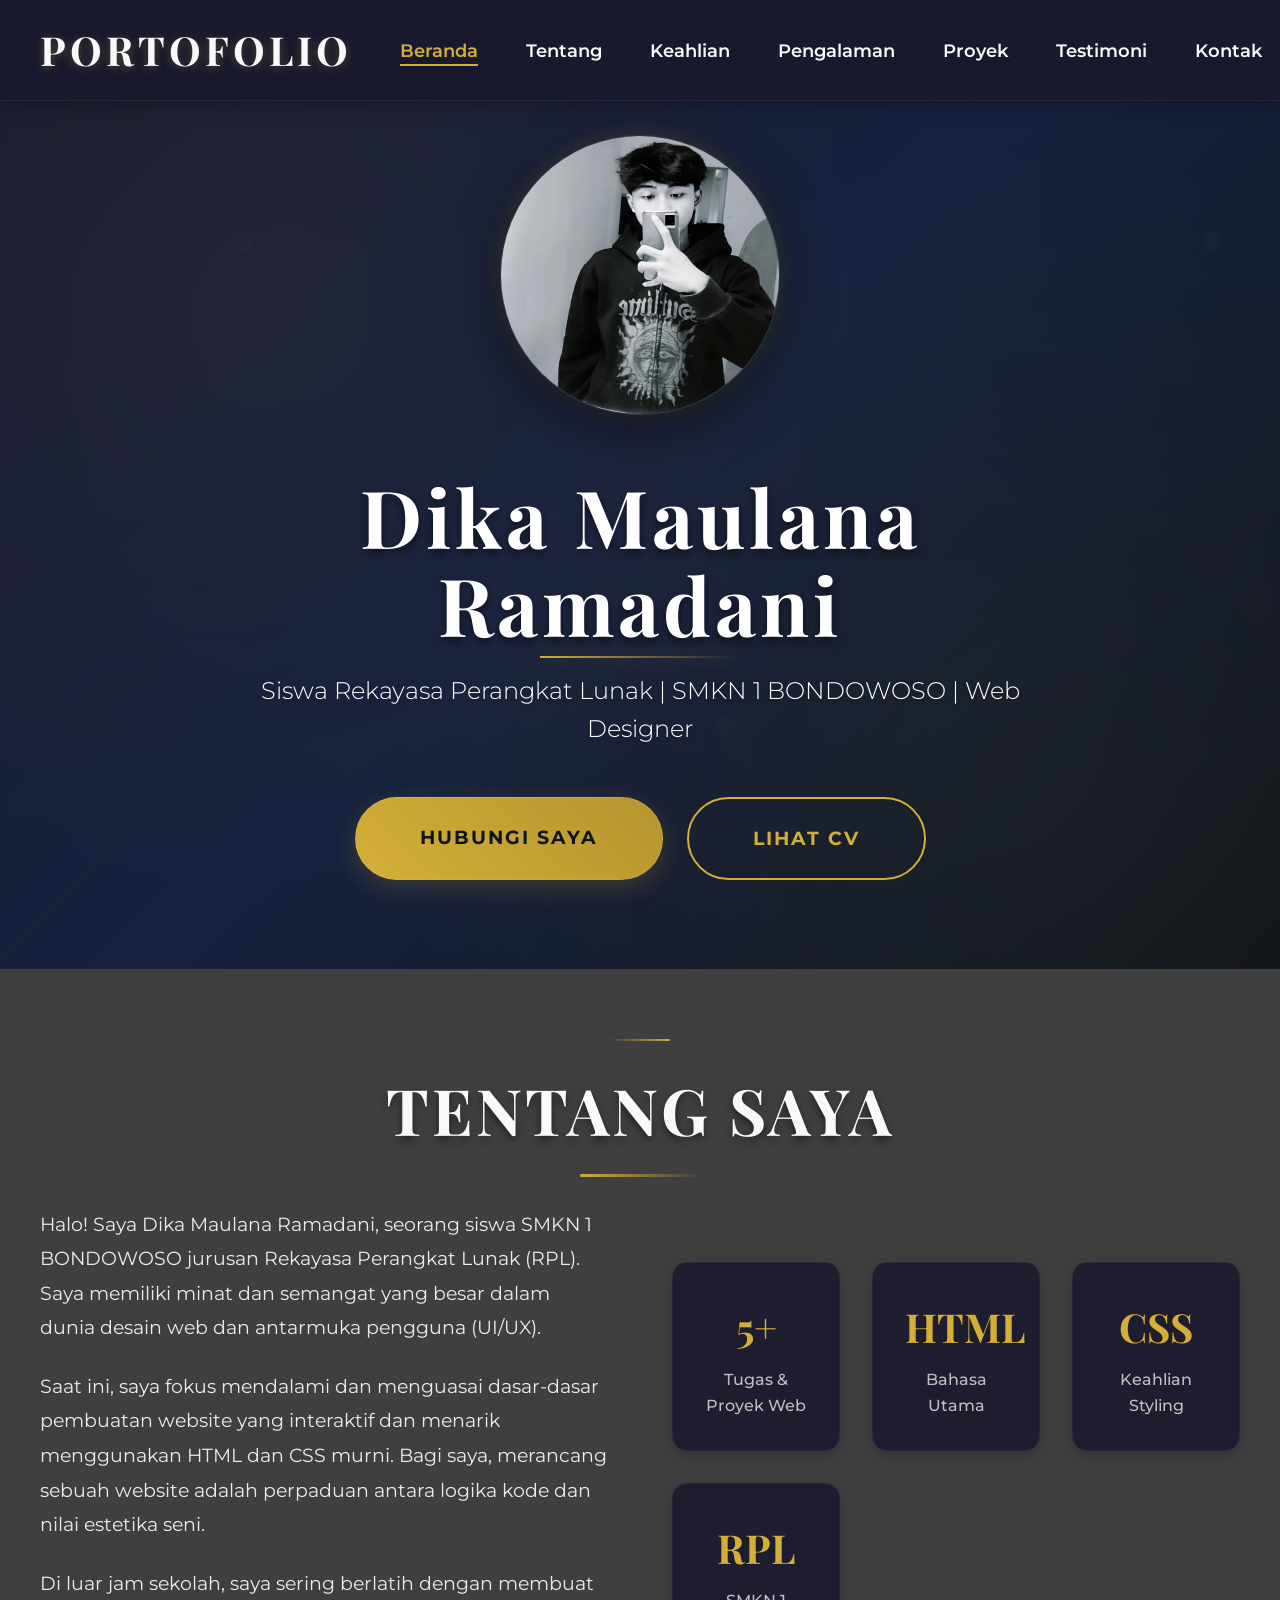
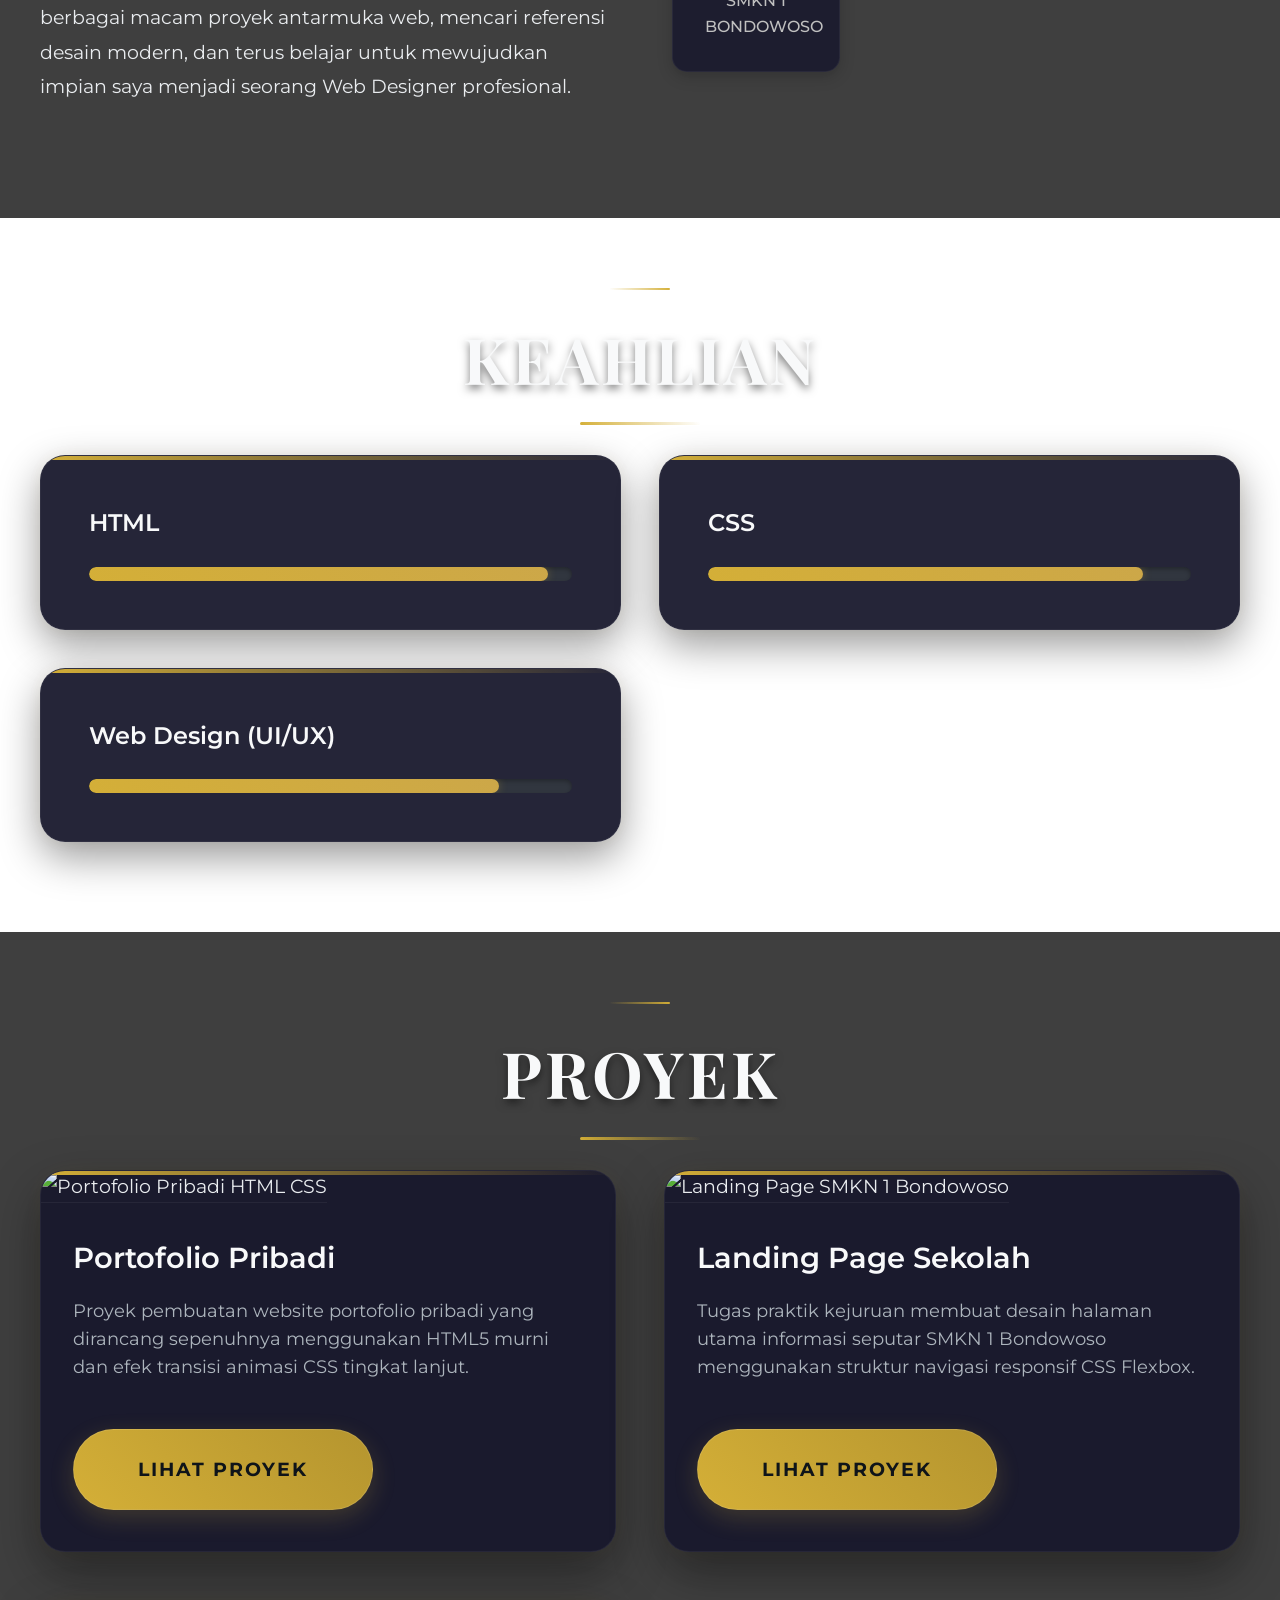
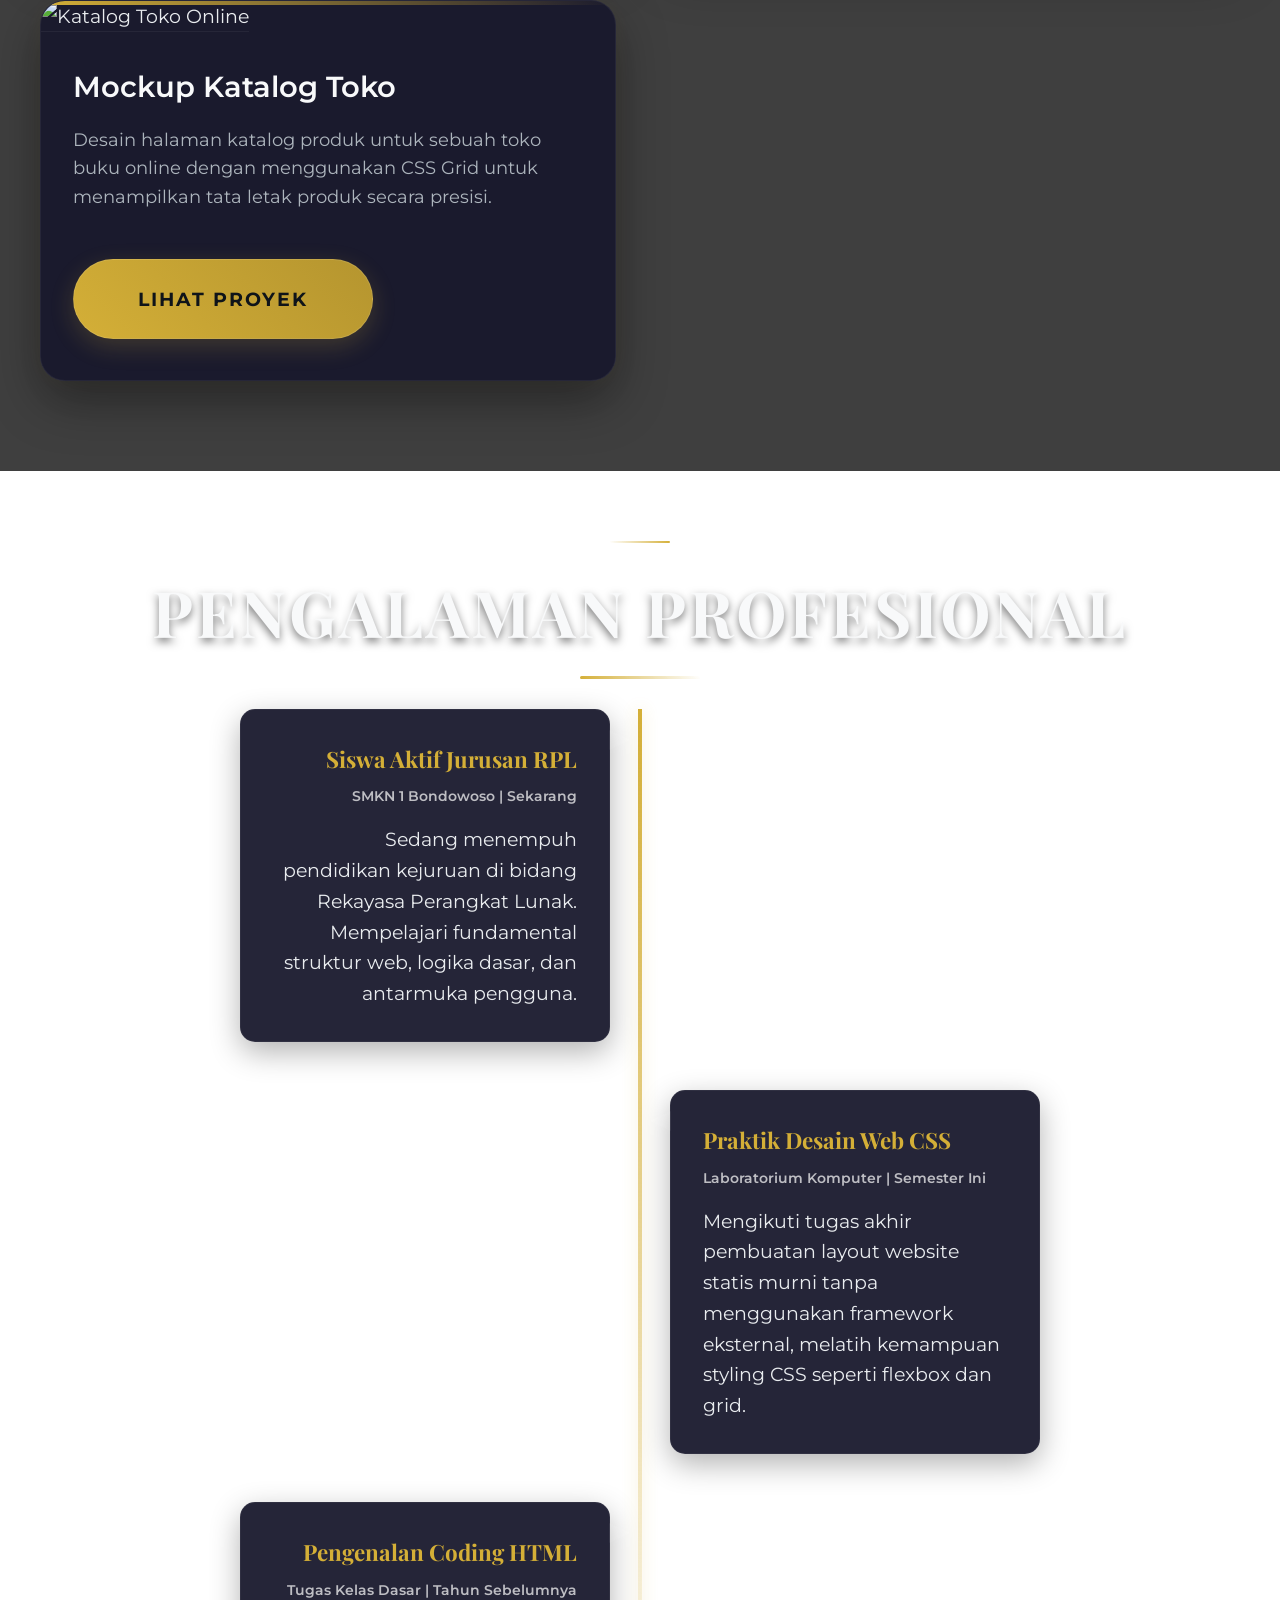
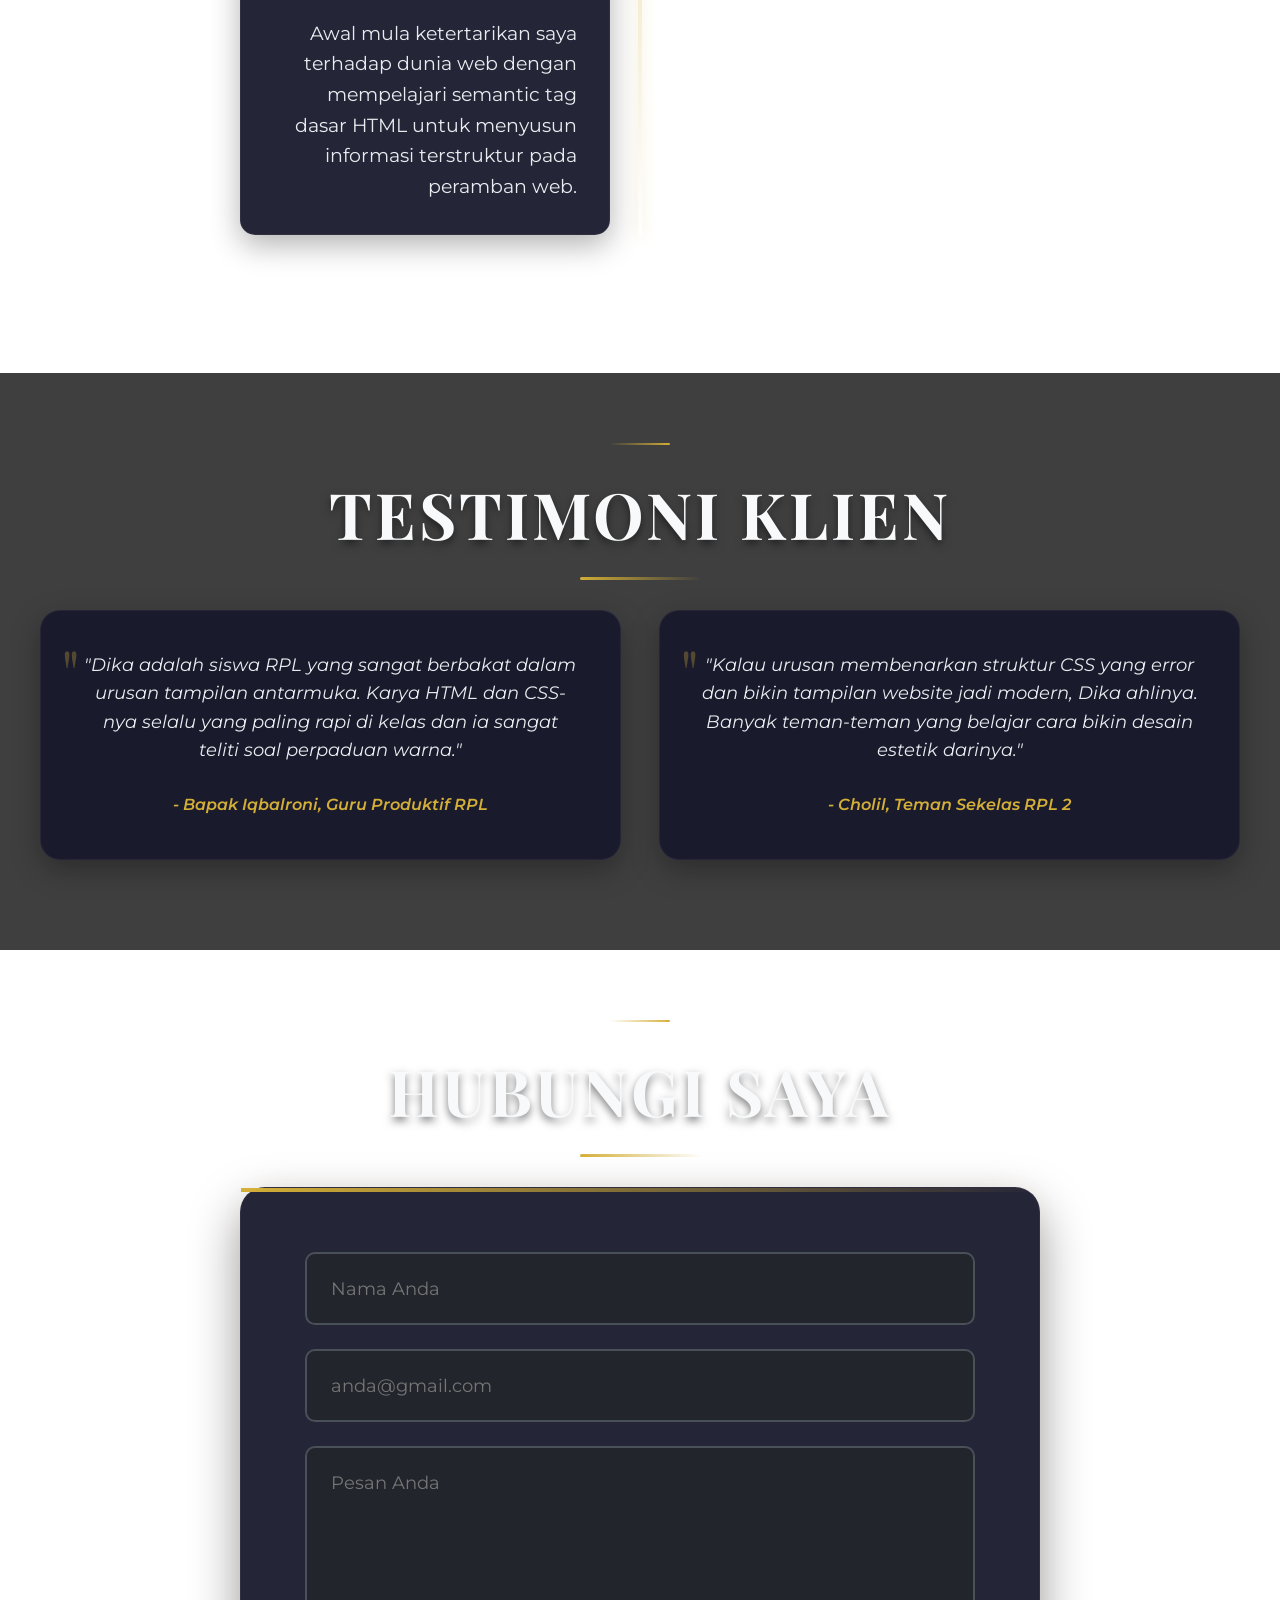
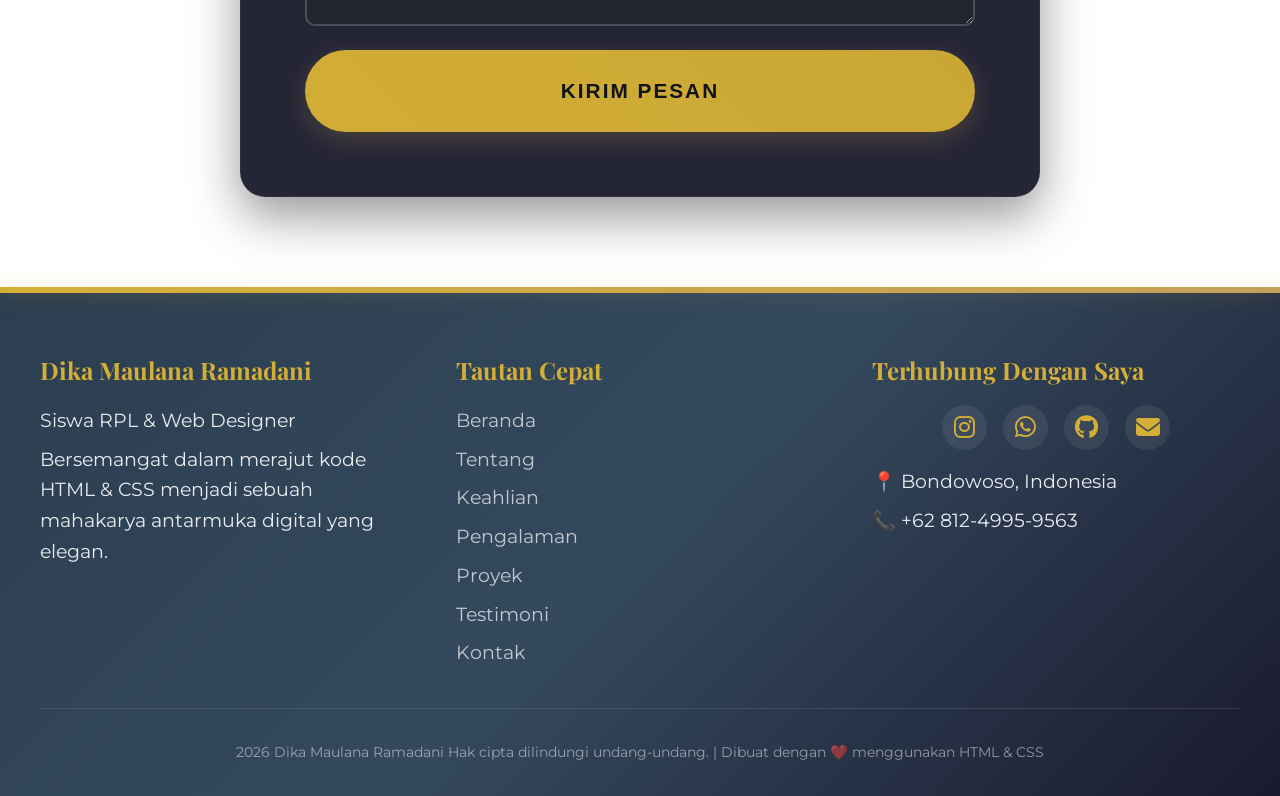
==== commit 325aa7df: "ganti nama" ====
--- a/index.html
+++ b/index.html
@@ -243,7 +243,7 @@
                 </div>
             </div>
             <div class="footer-bottom">
-                <p>&copy; 2026 Dika Maulana Ramadani Hak cipta dilindungi undang-undang. | Dibuat dengan ❤️ menggunakan
+                <p> 2026 Dika Maulana Ramadani Hak cipta dilindungi undang-undang. | Dibuat dengan ❤️ menggunakan
                     HTML & CSS</p>
             </div>
         </div>
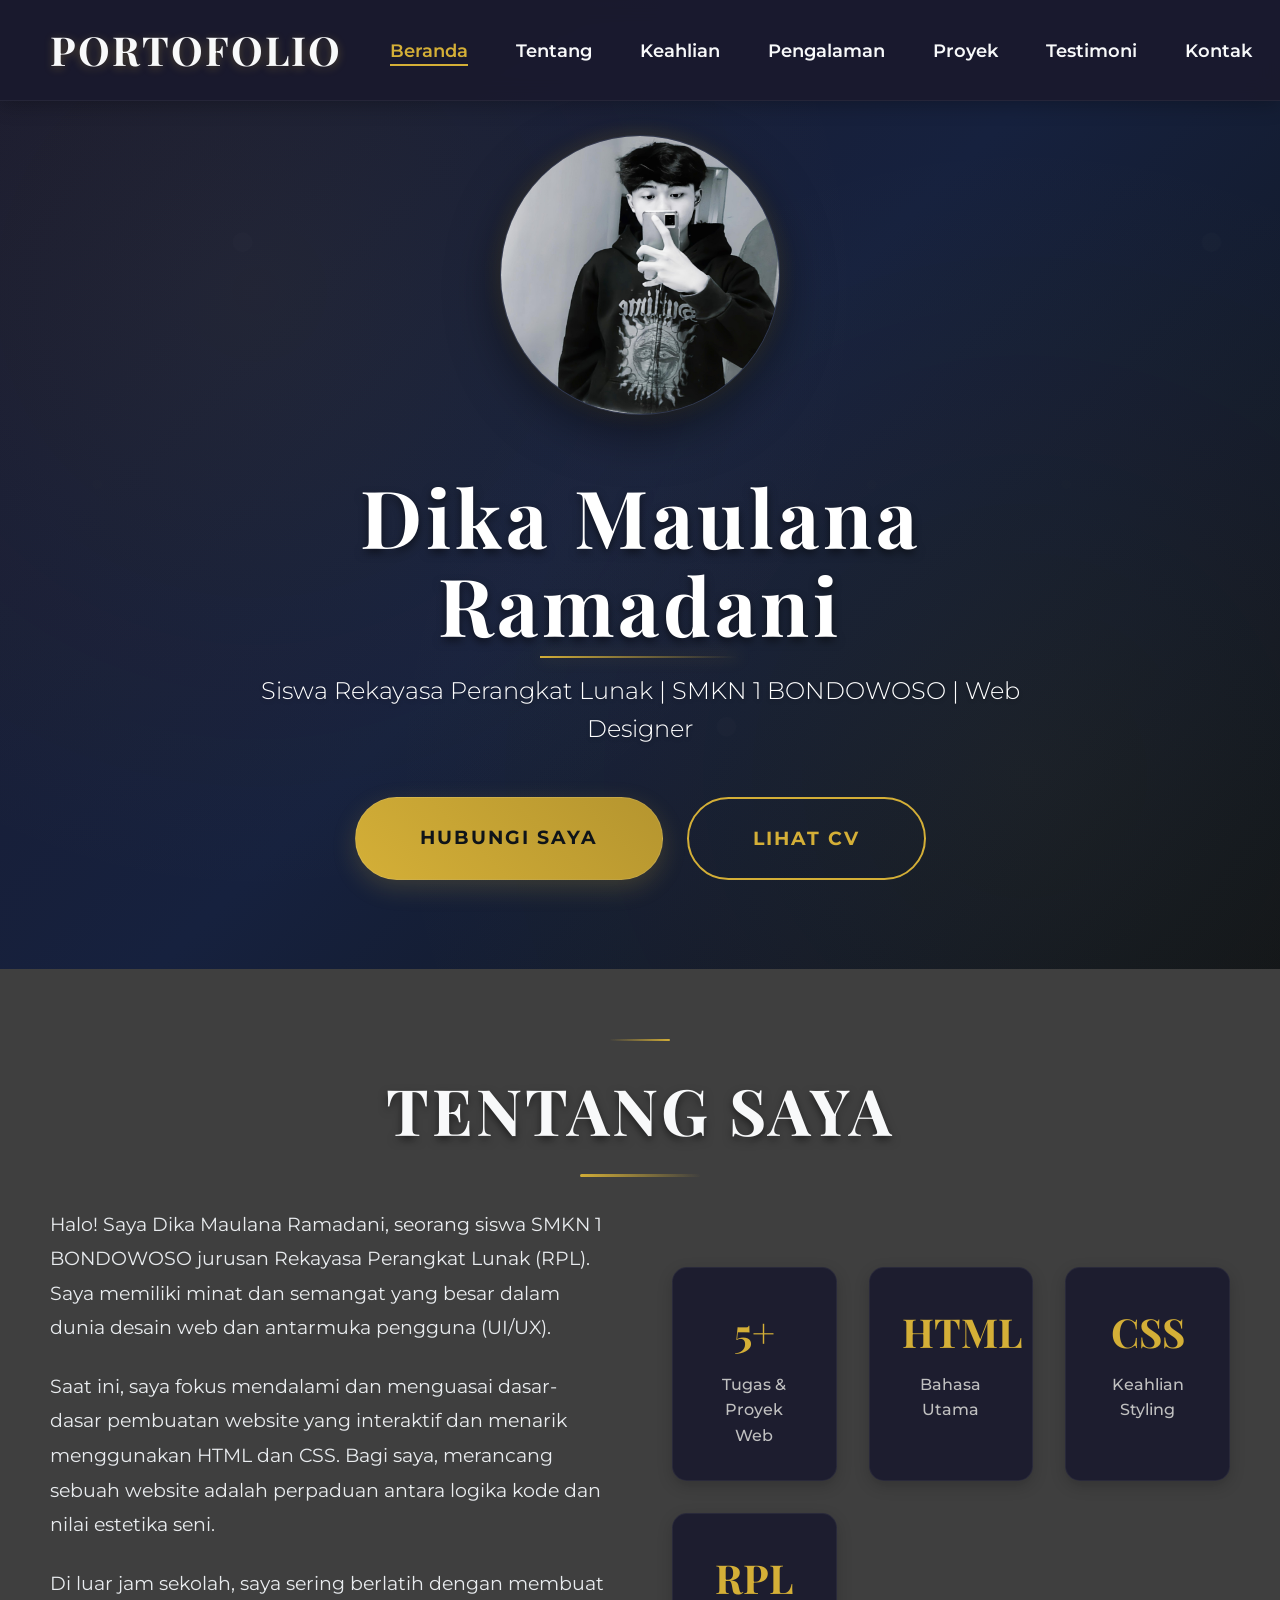
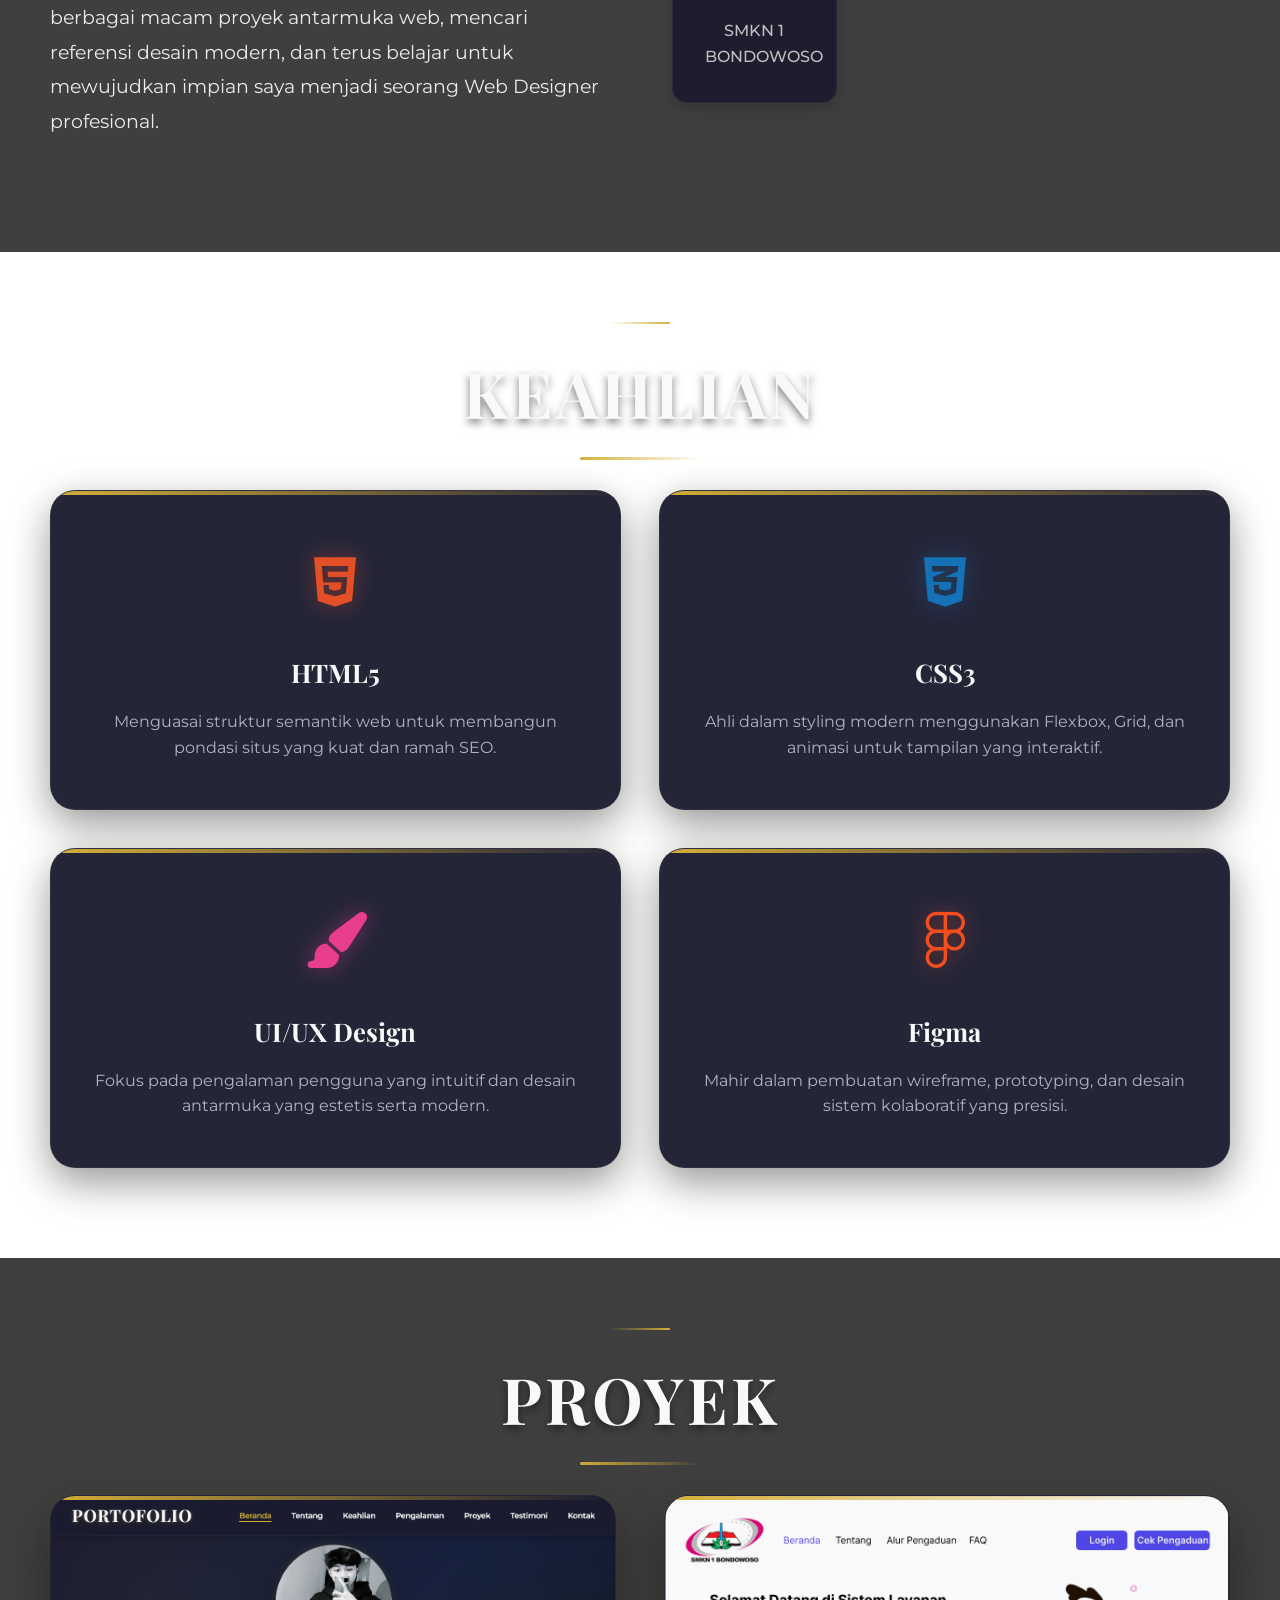
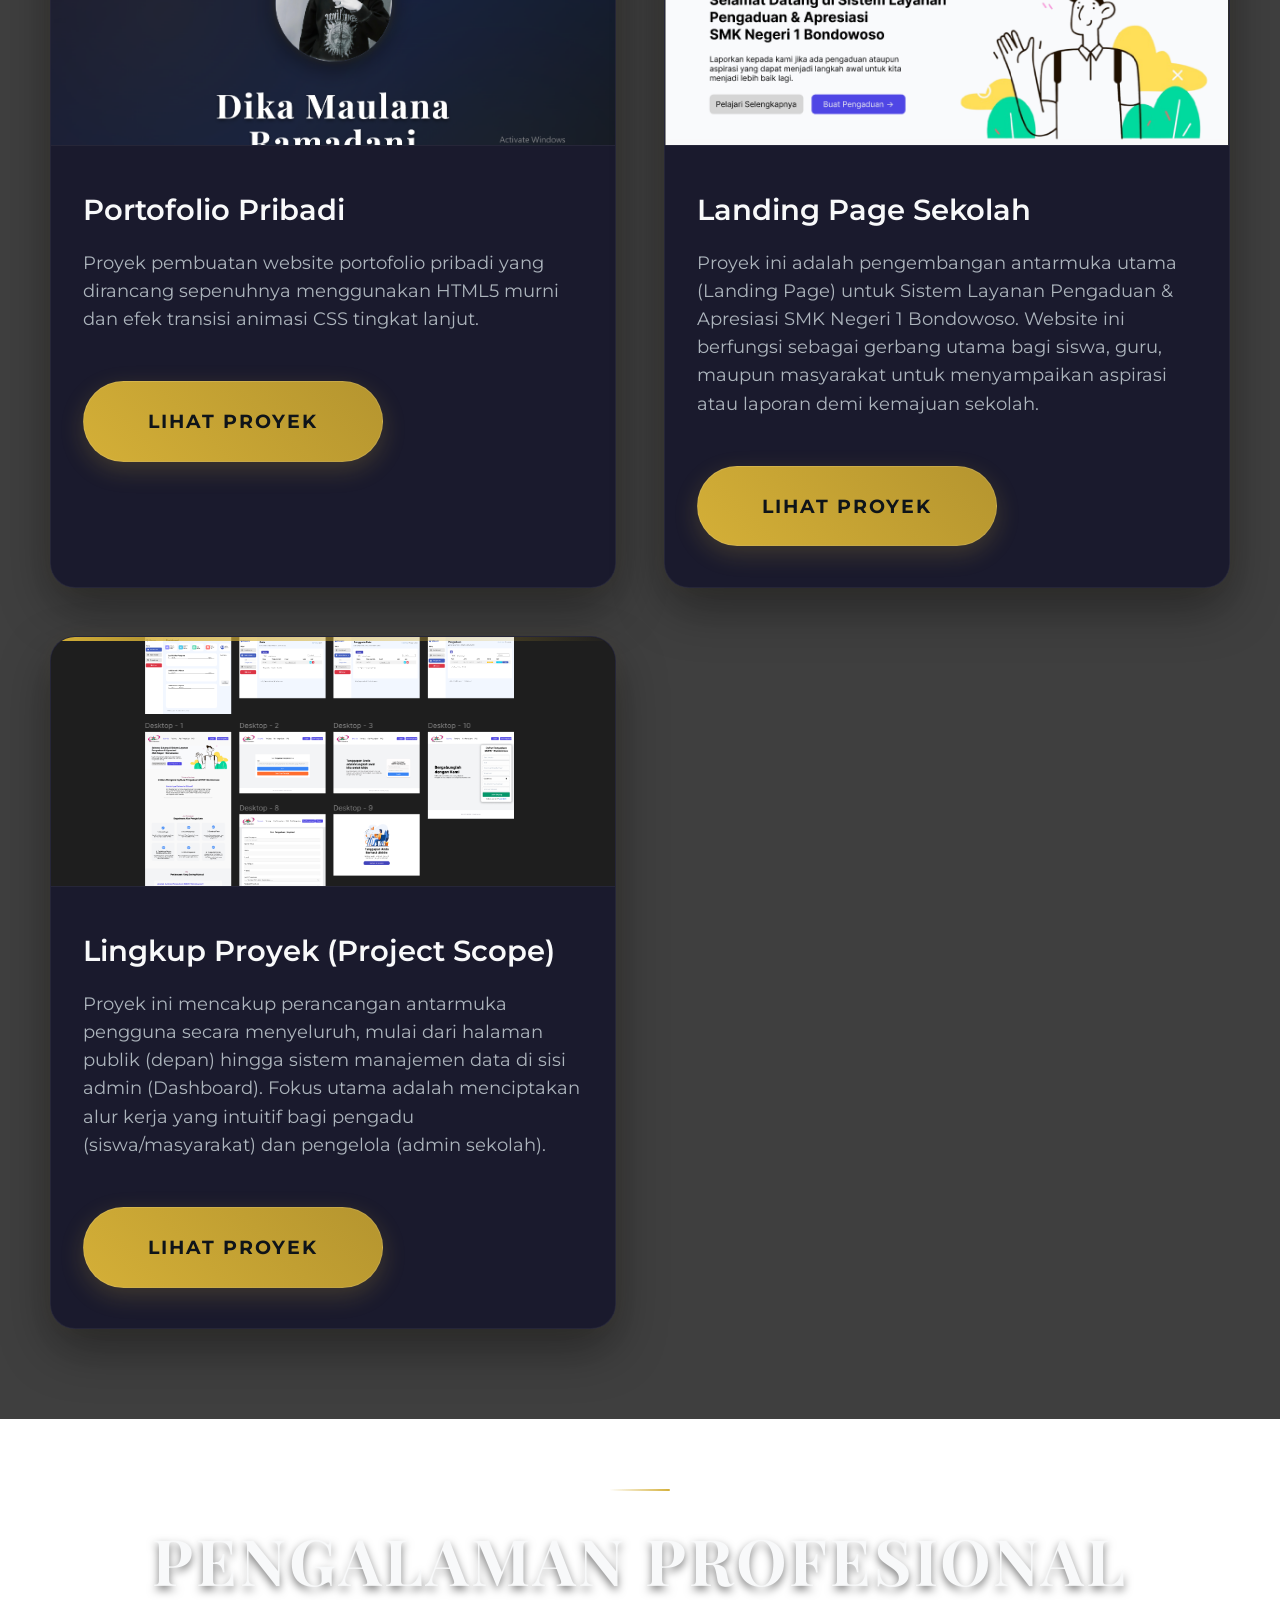
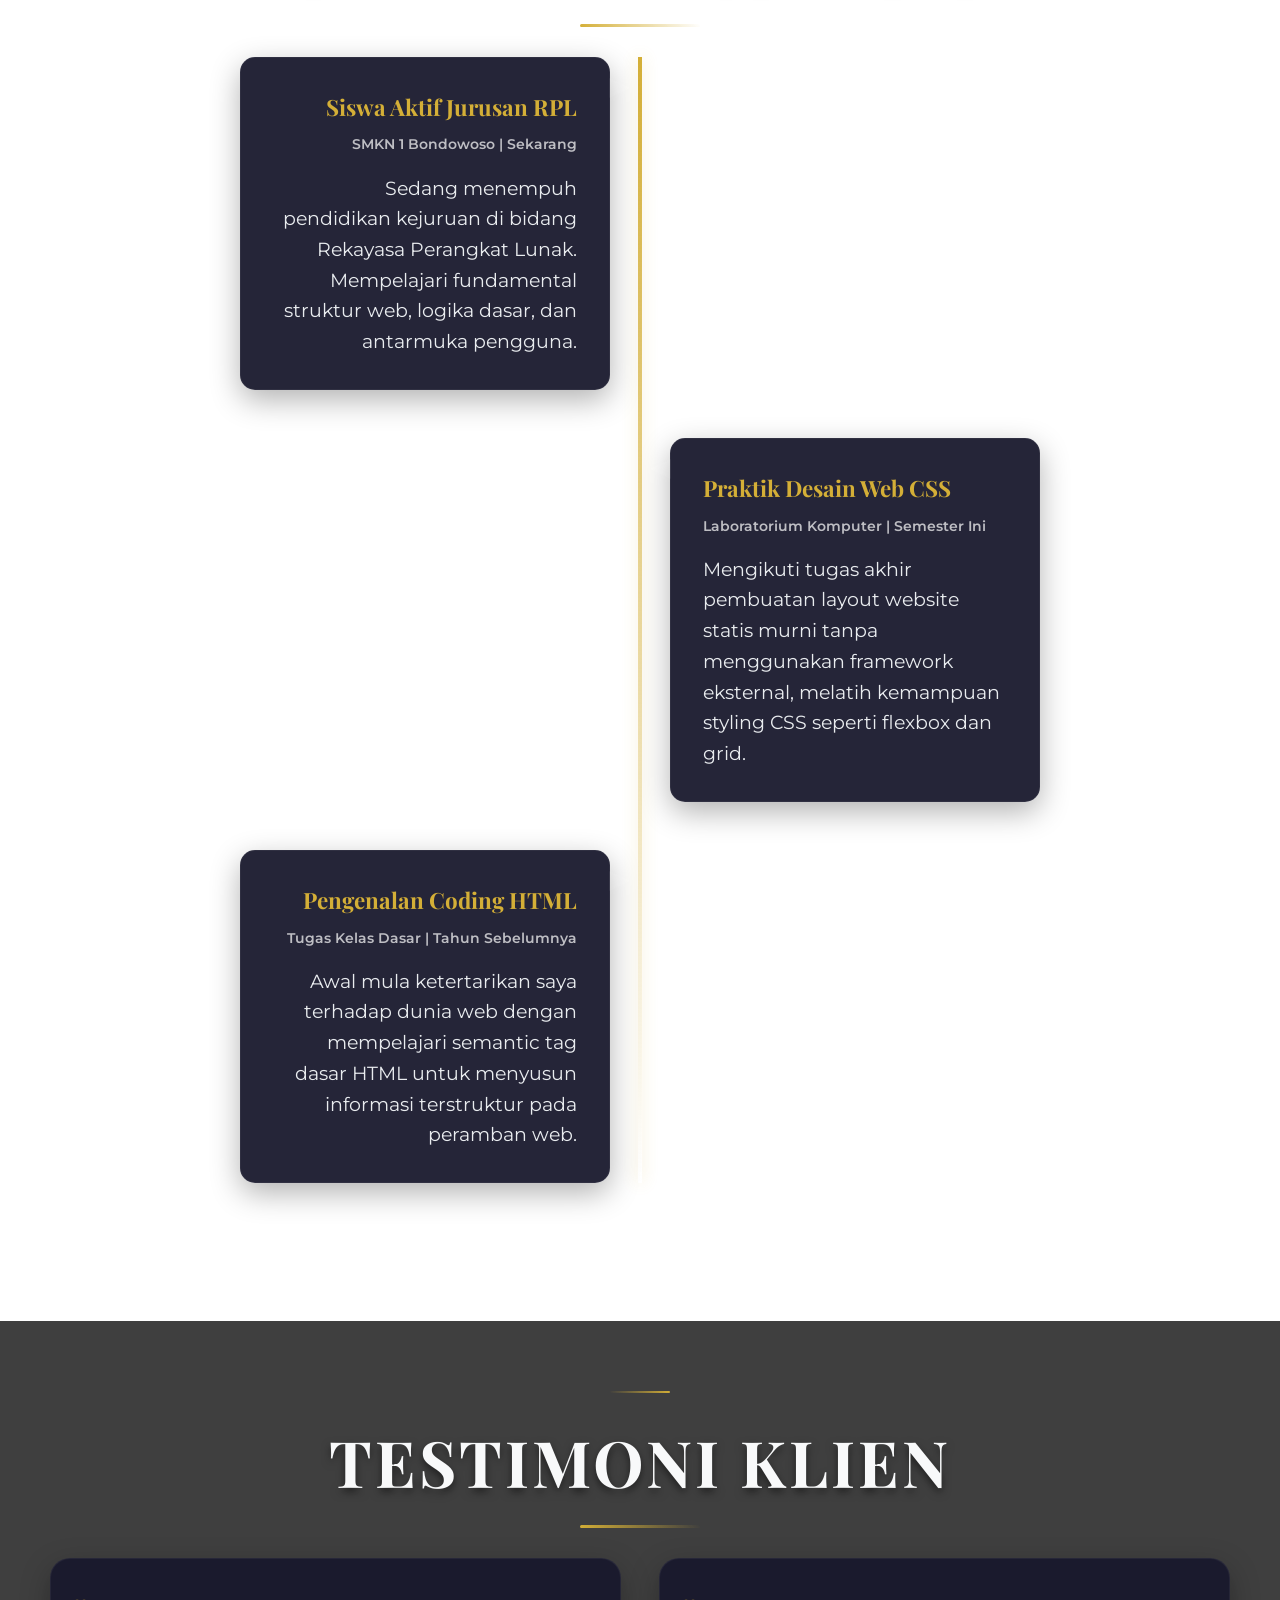
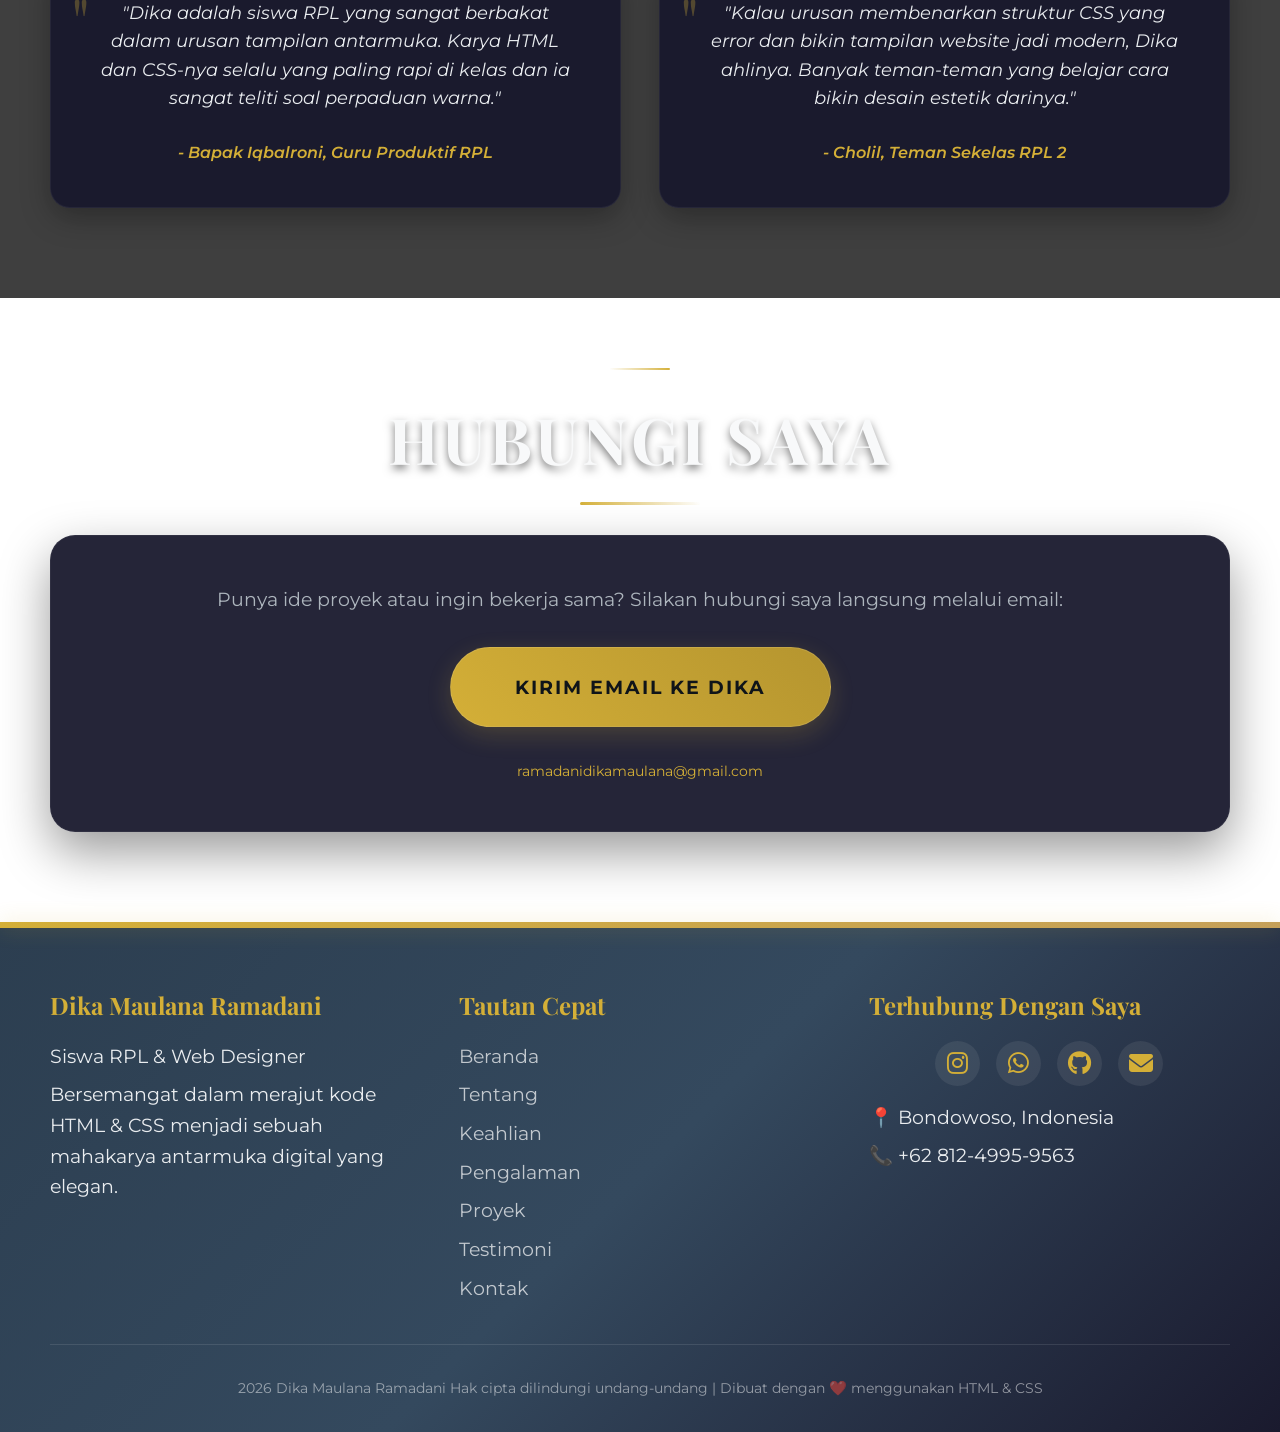
==== commit 523a926c: "ganti nama" ====
--- a/index.html
+++ b/index.html
@@ -40,7 +40,9 @@
     <section id="hero">
         <div class="hero-content">
             <img src="profile.jpg" alt="Foto Profil" class="profile-img" data-aos="zoom-in">
-            <h1 data-aos="fade-down" data-aos-delay="200">Dika Maulana Ramadani</h1>
+            <h1 data-aos="fade-down" data-aos-delay="200">
+                Dika Maulana Ramadani
+            </h1>
             <p data-aos="fade-up" data-aos-delay="400">Siswa Rekayasa Perangkat Lunak | SMKN 1 BONDOWOSO | Web Designer
             </p>
             <div class="hero-btns" data-aos="flip-up" data-aos-delay="600">
@@ -59,7 +61,7 @@
                         (RPL). Saya memiliki minat dan semangat yang besar dalam dunia desain web dan antarmuka pengguna
                         (UI/UX).</p>
                     <p>Saat ini, saya fokus mendalami dan menguasai dasar-dasar pembuatan website yang interaktif dan
-                        menarik menggunakan HTML dan CSS murni. Bagi saya, merancang sebuah website adalah perpaduan
+                        menarik menggunakan HTML dan CSS. Bagi saya, merancang sebuah website adalah perpaduan
                         antara logika kode dan nilai estetika seni.</p>
                     <p>Di luar jam sekolah, saya sering berlatih dengan membuat berbagai macam proyek antarmuka web,
                         mencari referensi desain modern, dan terus belajar untuk mewujudkan impian saya menjadi seorang
@@ -91,23 +93,38 @@
         <div class="container">
             <h2 data-aos="fade-up">Keahlian</h2>
             <div class="skills-grid">
-                <div class="skill" data-skill="95" data-aos="zoom-in" data-aos-delay="100">
-                    <h3>HTML</h3>
-                    <div class="progress-bar">
-                        <div class="progress"></div>
-                    </div>
-                </div>
-                <div class="skill" data-skill="90" data-aos="zoom-in" data-aos-delay="200">
-                    <h3>CSS</h3>
-                    <div class="progress-bar">
-                        <div class="progress"></div>
-                    </div>
-                </div>
-                <div class="skill" data-skill="85" data-aos="zoom-in" data-aos-delay="300">
-                    <h3>Web Design (UI/UX)</h3>
-                    <div class="progress-bar">
-                        <div class="progress"></div>
-                    </div>
+                <div class="skill-card" data-aos="zoom-in" data-aos-delay="100">
+                    <div class="skill-icon"
+                        style="color: #E34F26; filter: drop-shadow(0 0 10px rgba(227, 79, 38, 0.4));">
+                        <i class="fab fa-html5"></i>
+                    </div>
+                    <h3>HTML5</h3>
+                    <p>Menguasai struktur semantik web untuk membangun pondasi situs yang kuat dan ramah SEO.</p>
+                </div>
+                <div class="skill-card" data-aos="zoom-in" data-aos-delay="200">
+                    <div class="skill-icon"
+                        style="color: #1572B6; filter: drop-shadow(0 0 10px rgba(21, 114, 182, 0.4));">
+                        <i class="fab fa-css3-alt"></i>
+                    </div>
+                    <h3>CSS3</h3>
+                    <p>Ahli dalam styling modern menggunakan Flexbox, Grid, dan animasi untuk tampilan yang interaktif.
+                    </p>
+                </div>
+                <div class="skill-card" data-aos="zoom-in" data-aos-delay="300">
+                    <div class="skill-icon"
+                        style="color: #E83E8C; filter: drop-shadow(0 0 10px rgba(232, 62, 140, 0.4));">
+                        <i class="fas fa-paint-brush"></i>
+                    </div>
+                    <h3>UI/UX Design</h3>
+                    <p>Fokus pada pengalaman pengguna yang intuitif dan desain antarmuka yang estetis serta modern.</p>
+                </div>
+                <div class="skill-card" data-aos="zoom-in" data-aos-delay="400">
+                    <div class="skill-icon"
+                        style="color: #F24E1E; filter: drop-shadow(0 0 10px rgba(242, 78, 30, 0.4));">
+                        <i class="fab fa-figma"></i>
+                    </div>
+                    <h3>Figma</h3>
+                    <p>Mahir dalam pembuatan wireframe, prototyping, dan desain sistem kolaboratif yang presisi.</p>
                 </div>
             </div>
         </div>
@@ -118,7 +135,7 @@
             <h2 data-aos="fade-up">Proyek</h2>
             <div class="projects-grid">
                 <div class="project" data-aos="fade-up" data-aos-delay="100">
-                    <img src="https://via.placeholder.com/300x200?text=Portofolio+Pribadi"
+                    <img src="portofolio-pribadi.png"
                         alt="Portofolio Pribadi HTML CSS">
                     <h3>Portofolio Pribadi</h3>
                     <p>Proyek pembuatan website portofolio pribadi yang dirancang sepenuhnya menggunakan HTML5 murni dan
@@ -126,18 +143,18 @@
                     <a href="#" class="btn">Lihat Proyek</a>
                 </div>
                 <div class="project" data-aos="fade-up" data-aos-delay="200">
-                    <img src="https://via.placeholder.com/300x200?text=Landing+Page+Sekolah"
-                        alt="Landing Page SMKN 1 Bondowoso">
+                    <img src="landing-page-smkn1.png"
+                        alt="Landing Page SMKN 1 Bondowoso" style="object-position: top;">
                     <h3>Landing Page Sekolah</h3>
-                    <p>Tugas praktik kejuruan membuat desain halaman utama informasi seputar SMKN 1 Bondowoso
-                        menggunakan struktur navigasi responsif CSS Flexbox.</p>
+                    <p>Proyek ini adalah pengembangan antarmuka utama (Landing Page) untuk Sistem Layanan Pengaduan & Apresiasi SMK Negeri 1 Bondowoso. Website ini berfungsi sebagai gerbang utama bagi siswa, guru, maupun masyarakat untuk menyampaikan aspirasi atau laporan demi kemajuan sekolah.</p>
                     <a href="#" class="btn">Lihat Proyek</a>
                 </div>
                 <div class="project" data-aos="fade-up" data-aos-delay="300">
-                    <img src="https://via.placeholder.com/300x200?text=Toko+Buku+Online" alt="Katalog Toko Online">
-                    <h3>Mockup Katalog Toko</h3>
-                    <p>Desain halaman katalog produk untuk sebuah toko buku online dengan menggunakan CSS Grid untuk
-                        menampilkan tata letak produk secara presisi.</p>
+                    <img src="mockup-katalog-toko.png">
+                    <h3>Lingkup Proyek (Project Scope)</h3>
+                    <p>Proyek ini mencakup perancangan antarmuka pengguna secara menyeluruh, mulai dari halaman publik (depan) hingga sistem
+                    manajemen data di sisi admin (Dashboard). Fokus utama adalah menciptakan alur kerja yang intuitif bagi pengadu
+                    (siswa/masyarakat) dan pengelola (admin sekolah).</p>
                     <a href="#" class="btn">Lihat Proyek</a>
                 </div>
             </div>
@@ -197,12 +214,14 @@
     <section id="contact">
         <div class="container">
             <h2 data-aos="fade-up">Hubungi Saya</h2>
-            <form data-aos="flip-up" data-aos-delay="200">
-                <input type="text" placeholder="Nama Anda" required>
-                <input type="email" placeholder="anda@gmail.com" required>
-                <textarea placeholder="Pesan Anda" required></textarea>
-                <button type="submit" class="btn">Kirim Pesan</button>
-            </form>
+            <div style="text-align: center; background: rgba(26, 26, 46, 0.95); padding: 3rem; border-radius: 25px; border: 1px solid rgba(255, 255, 255, 0.05); box-shadow: 0 20px 50px rgba(0, 0, 0, 0.4);"
+                data-aos="flip-up">
+                <p style="margin-bottom: 2rem; color: #adb5bd; font-size: 1.2rem;">Punya ide proyek atau ingin bekerja
+                    sama? Silakan hubungi saya langsung melalui email:</p>
+                <a href="mailto:ramadanidikamaulana@gmail.com" class="btn">Kirim Email Ke Dika</a>
+                <p style="margin-top: 1.5rem; font-size: 0.9rem; color: #D4AF37;">ramadanidikamaulana@gmail.com</p>
+            </div>
+
         </div>
     </section>
 
@@ -243,7 +262,7 @@
                 </div>
             </div>
             <div class="footer-bottom">
-                <p> 2026 Dika Maulana Ramadani Hak cipta dilindungi undang-undang. | Dibuat dengan ❤️ menggunakan
+                <p> 2026 Dika Maulana Ramadani Hak cipta dilindungi undang-undang | Dibuat dengan ❤️ menggunakan
                     HTML & CSS</p>
             </div>
         </div>
--- a/t.css
+++ b/t.css
@@ -8,7 +8,7 @@
     
     /* Spacing */
     --section-padding: clamp(60px, 10vh, 120px);
-    --container-padding: clamp(15px, 5vw, 40px);
+    --container-padding: clamp(25px, 6vw, 50px);
     
     /* Colors & Glass */
     --primary-gold: #D4AF37;
@@ -117,12 +117,12 @@
 }
 
 .logo {
-    font-size: 2.5rem;
+    font-size: clamp(1.5rem, 4vw, 2.5rem);
     font-family: 'Playfair Display', serif;
     font-weight: 700;
     color: #f8f9fa;
     text-shadow: 0 2px 10px rgba(212, 175, 55, 0.3);
-    letter-spacing: 4px;
+    letter-spacing: 2px;
 }
 
 nav ul {
@@ -432,18 +432,20 @@
     gap: clamp(1.5rem, 3vw, 3rem);
 }
 
-.skill {
+/* Updated Skills Card */
+.skill-card {
     background: rgba(26, 26, 46, 0.95);
-    padding: 3rem;
+    padding: 3rem 2rem;
     border-radius: 25px;
     box-shadow: 0 15px 40px rgba(0, 0, 0, 0.4), 0 0 20px rgba(212, 175, 55, 0.05);
     border: 1px solid rgba(255, 255, 255, 0.05);
     transition: all 0.4s ease;
+    text-align: center;
     position: relative;
     overflow: hidden;
 }
 
-.skill::before {
+.skill-card::before {
     content: '';
     position: absolute;
     top: 0;
@@ -453,43 +455,32 @@
     background: linear-gradient(45deg, #D4AF37, transparent);
 }
 
-.skill:hover {
-    transform: translateY(-15px) scale(1.02);
+.skill-card:hover {
+    transform: translateY(-15px);
     box-shadow: 0 25px 60px rgba(0, 0, 0, 0.5), 0 0 30px rgba(212, 175, 55, 0.3);
-}
-
-.skill h3 {
+    border-color: rgba(212, 175, 55, 0.5);
+}
+
+.skill-icon {
+    font-size: 3.5rem;
+    color: #D4AF37;
     margin-bottom: 1.5rem;
+    filter: drop-shadow(0 0 10px rgba(212, 175, 55, 0.3));
+}
+
+.skill-card h3 {
+    margin-bottom: 1rem;
     color: #f8f9fa;
-    font-size: 1.5rem;
-    font-weight: 600;
-}
-
-.progress-bar {
-    background-color: rgba(52, 58, 64, 0.8);
-    height: 14px;
-    border-radius: 7px;
-    overflow: hidden;
-    box-shadow: inset 0 2px 4px rgba(0, 0, 0, 0.3);
-    position: relative;
-}
-
-.progress {
-    height: 100%;
-    width: 0;
-    background: linear-gradient(45deg, #D4AF37, #C5A059);
-    background-size: 200% 200%;
-    border-radius: 7px;
-    transition: width 2s cubic-bezier(0.4, 0, 0.2, 1);
-    box-shadow: 0 0 10px rgba(212, 175, 55, 0.3);
-}
-
-.skill.aos-animate[data-skill="95"] .progress { width: 95%; }
-.skill.aos-animate[data-skill="90"] .progress { width: 90%; }
-.skill.aos-animate[data-skill="88"] .progress { width: 88%; }
-.skill.aos-animate[data-skill="85"] .progress { width: 85%; }
-.skill.aos-animate[data-skill="80"] .progress { width: 80%; }
-.skill.aos-animate[data-skill="75"] .progress { width: 75%; }
+    font-size: 1.6rem;
+    font-weight: 700;
+    font-family: 'Playfair Display', serif;
+}
+
+.skill-card p {
+    color: #adb5bd;
+    font-size: 1rem;
+    line-height: 1.6;
+}
 
 /* Projects */
 .projects-grid {
@@ -884,12 +875,26 @@
 }
 
 @media (max-width: 768px) {
+    header {
+        background: rgba(26, 26, 46, 0.98); /* Slightly more opaque on mobile */
+    }
+
+    nav {
+        padding: 0.8rem var(--container-padding); /* More compact on mobile */
+    }
+
     .nav-toggle {
         display: block;
         background: transparent;
         border: none;
         cursor: pointer;
-        padding: 10px;
+        padding: 5px;
+        transition: transform 0.3s ease;
+        margin-right: -5px; /* Adjust slightly to feel perfectly aligned */
+    }
+
+    .nav-toggle:active {
+        transform: scale(0.9);
     }
 
     .nav-links {
@@ -897,18 +902,25 @@
         top: 100%;
         left: 0;
         right: 0;
-        background: var(--glass-bg);
-        backdrop-filter: blur(15px);
+        height: 100vh; /* Full screen height for the menu */
+        background: rgba(15, 15, 25, 0.98);
+        backdrop-filter: blur(20px);
         flex-direction: column;
+        justify-content: center; /* Center links vertically */
         padding: 2rem;
-        gap: 1.5rem;
-        border-bottom: 1px solid var(--glass-border);
-        clip-path: polygon(0 0, 100% 0, 100% 0, 0 0);
-        transition: clip-path 0.4s ease-in-out;
+        gap: 2.5rem;
+        border-bottom: none;
+        clip-path: circle(0% at 90% 0%); /* Modern circle animation */
+        transition: clip-path 0.6s cubic-bezier(0.77, 0, 0.175, 1);
     }
 
     nav.nav-open .nav-links {
-        clip-path: polygon(0 0, 100% 0, 100% 100%, 0 100%);
+        clip-path: circle(150% at 90% 0%);
+    }
+
+    .nav-links li a {
+        font-size: 1.5rem; /* Larger links for touch */
+        letter-spacing: 3px;
     }
 
     nav ul li {
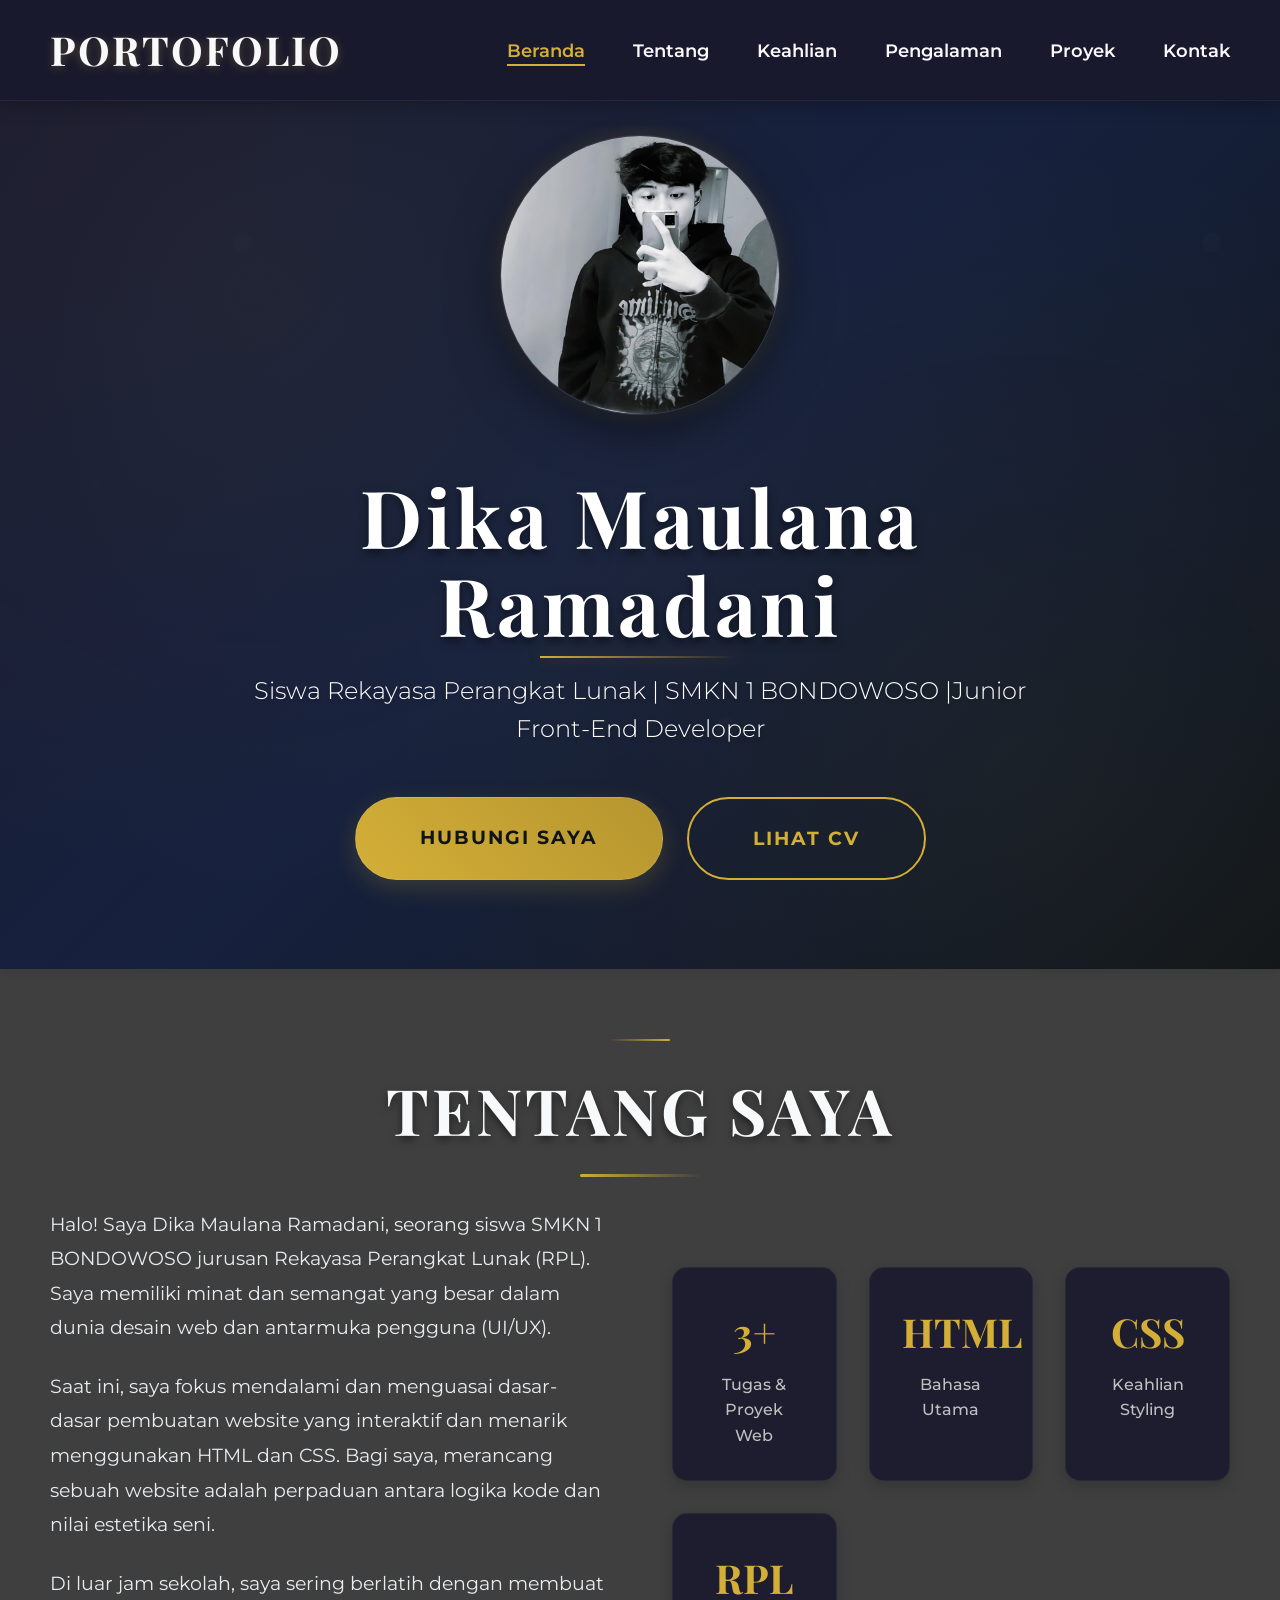
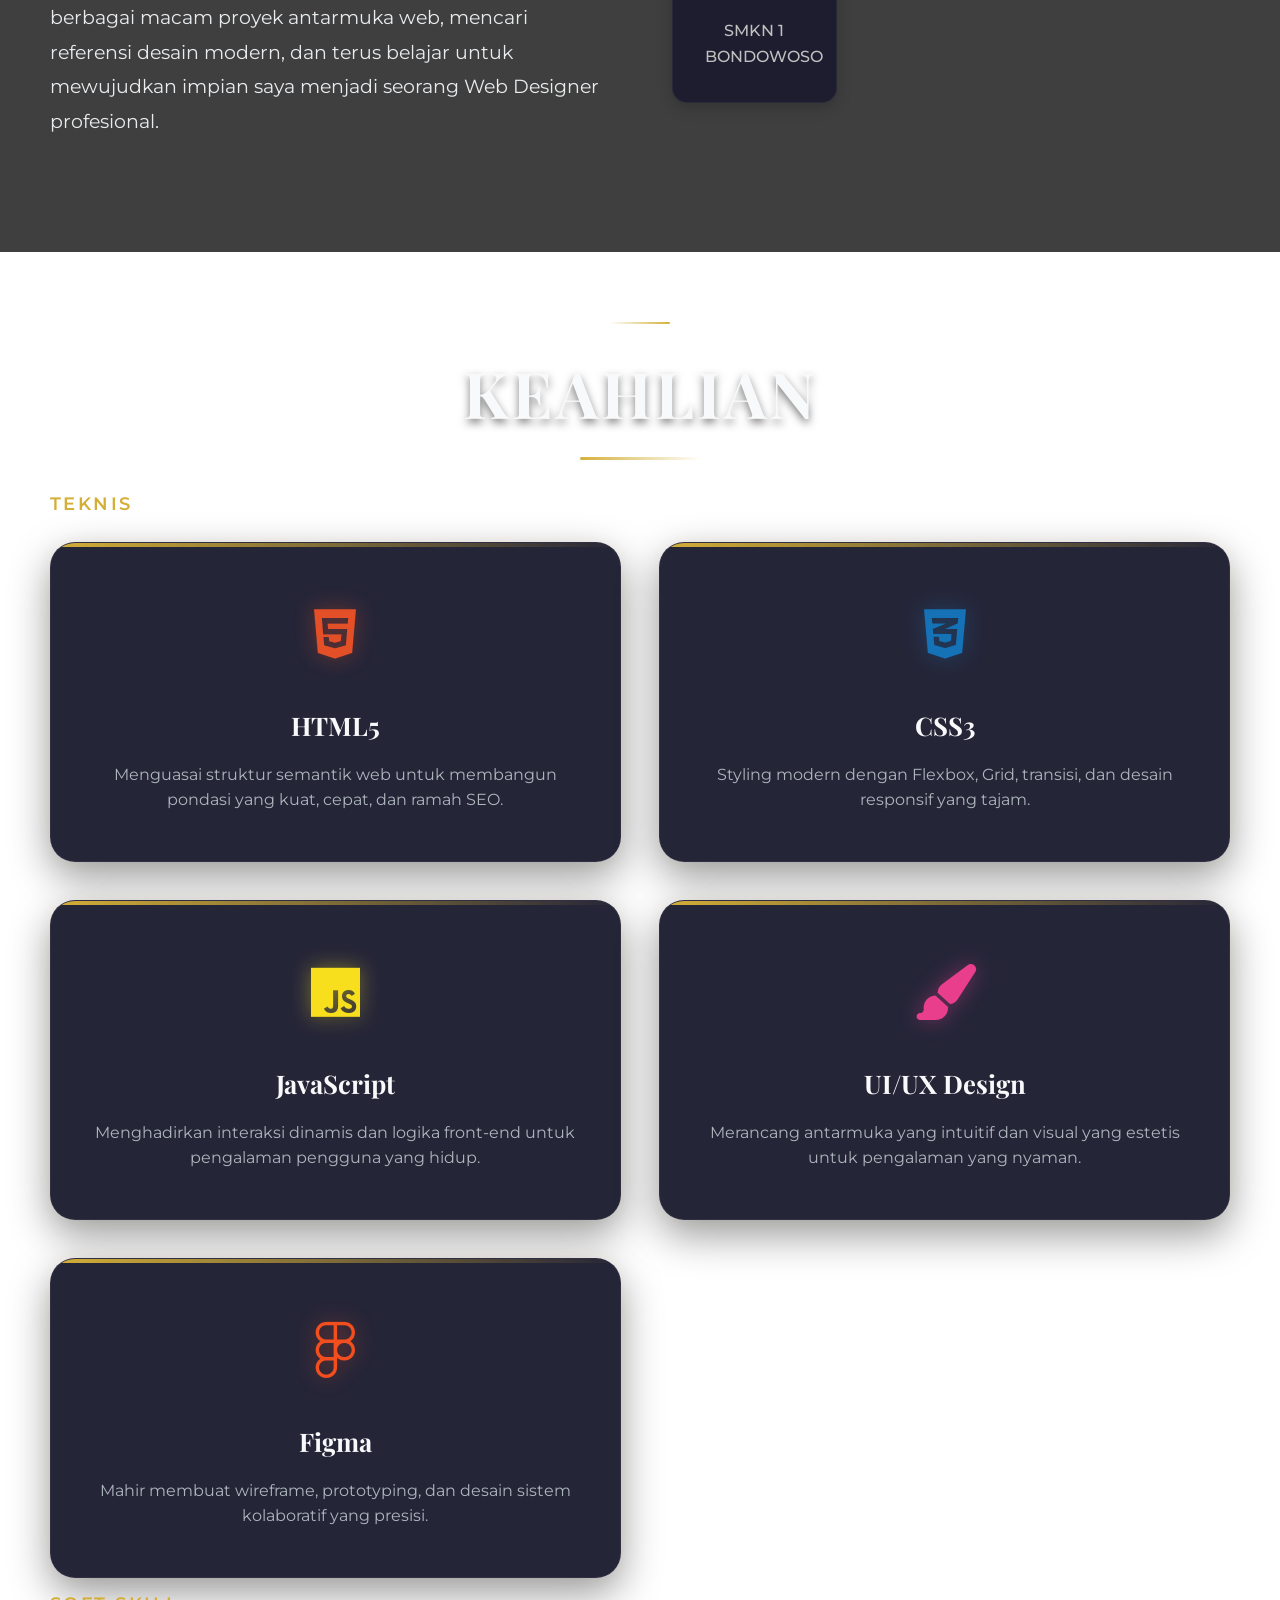
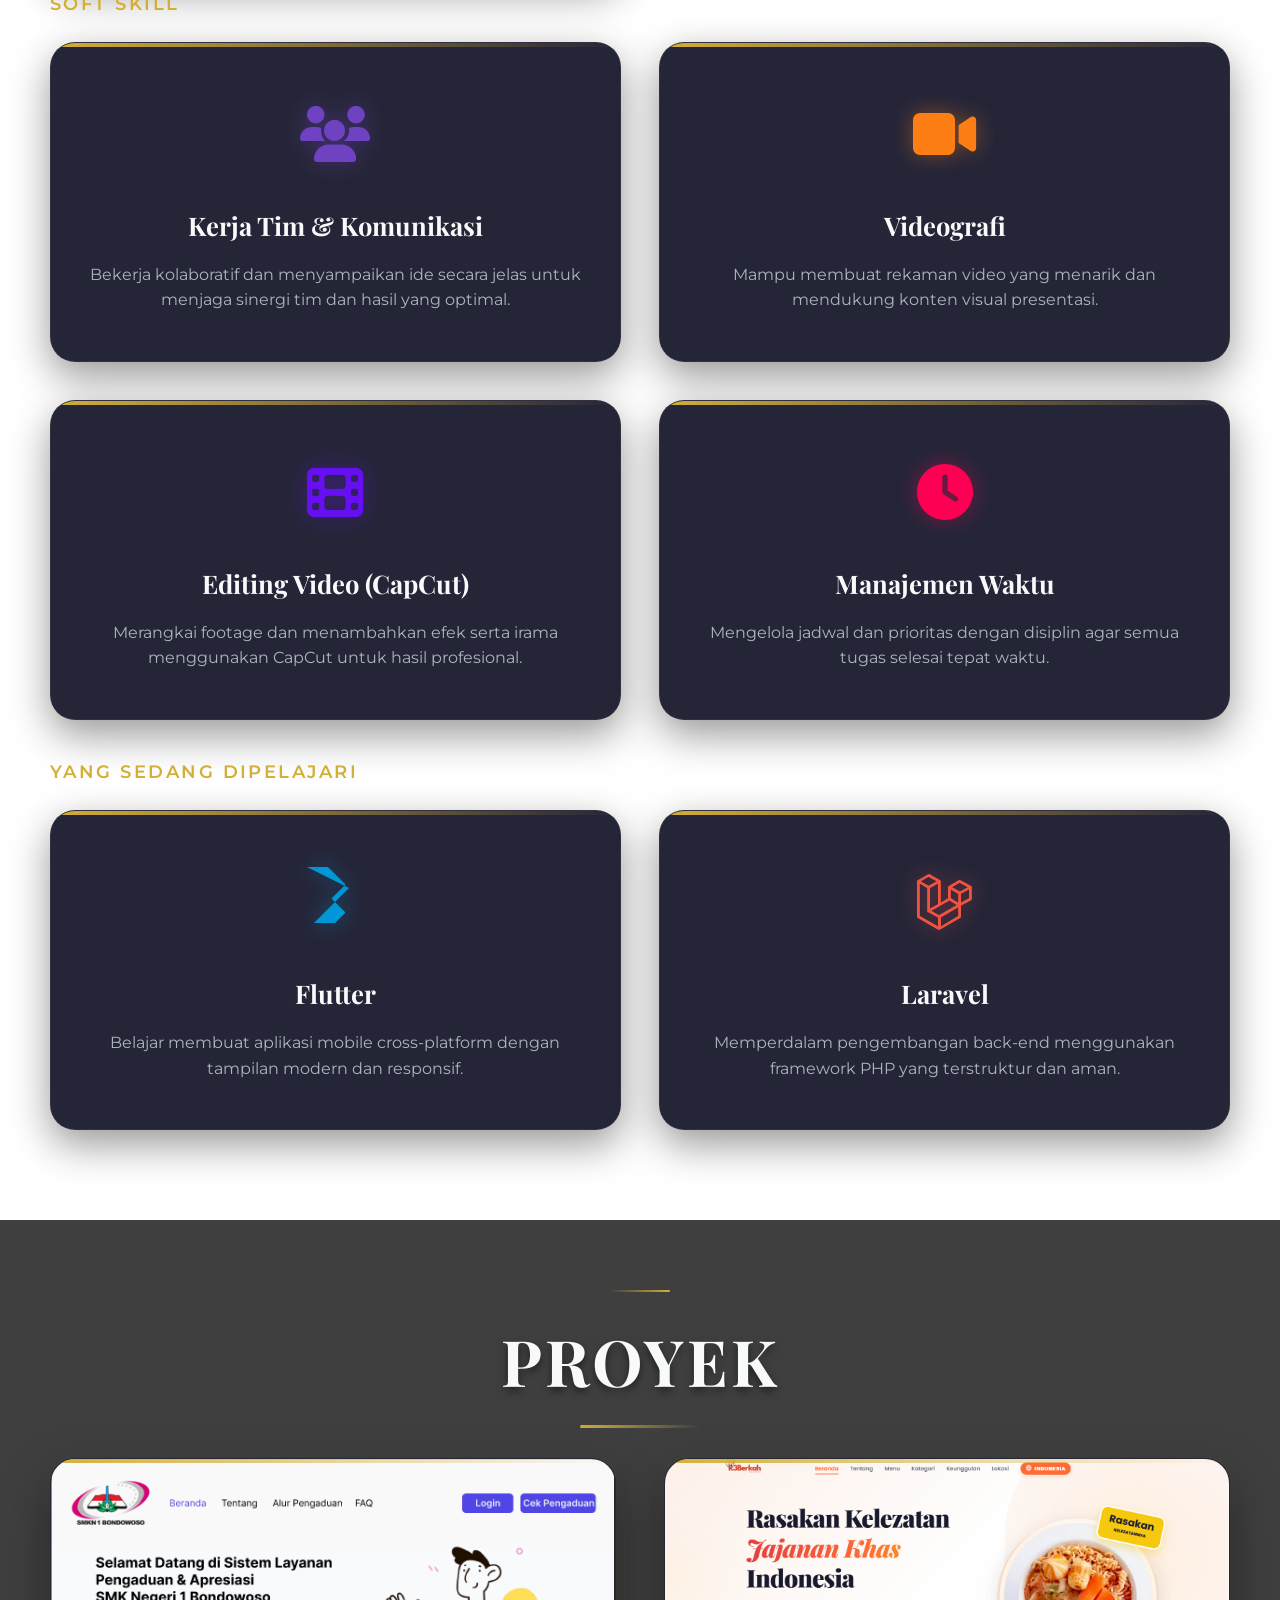
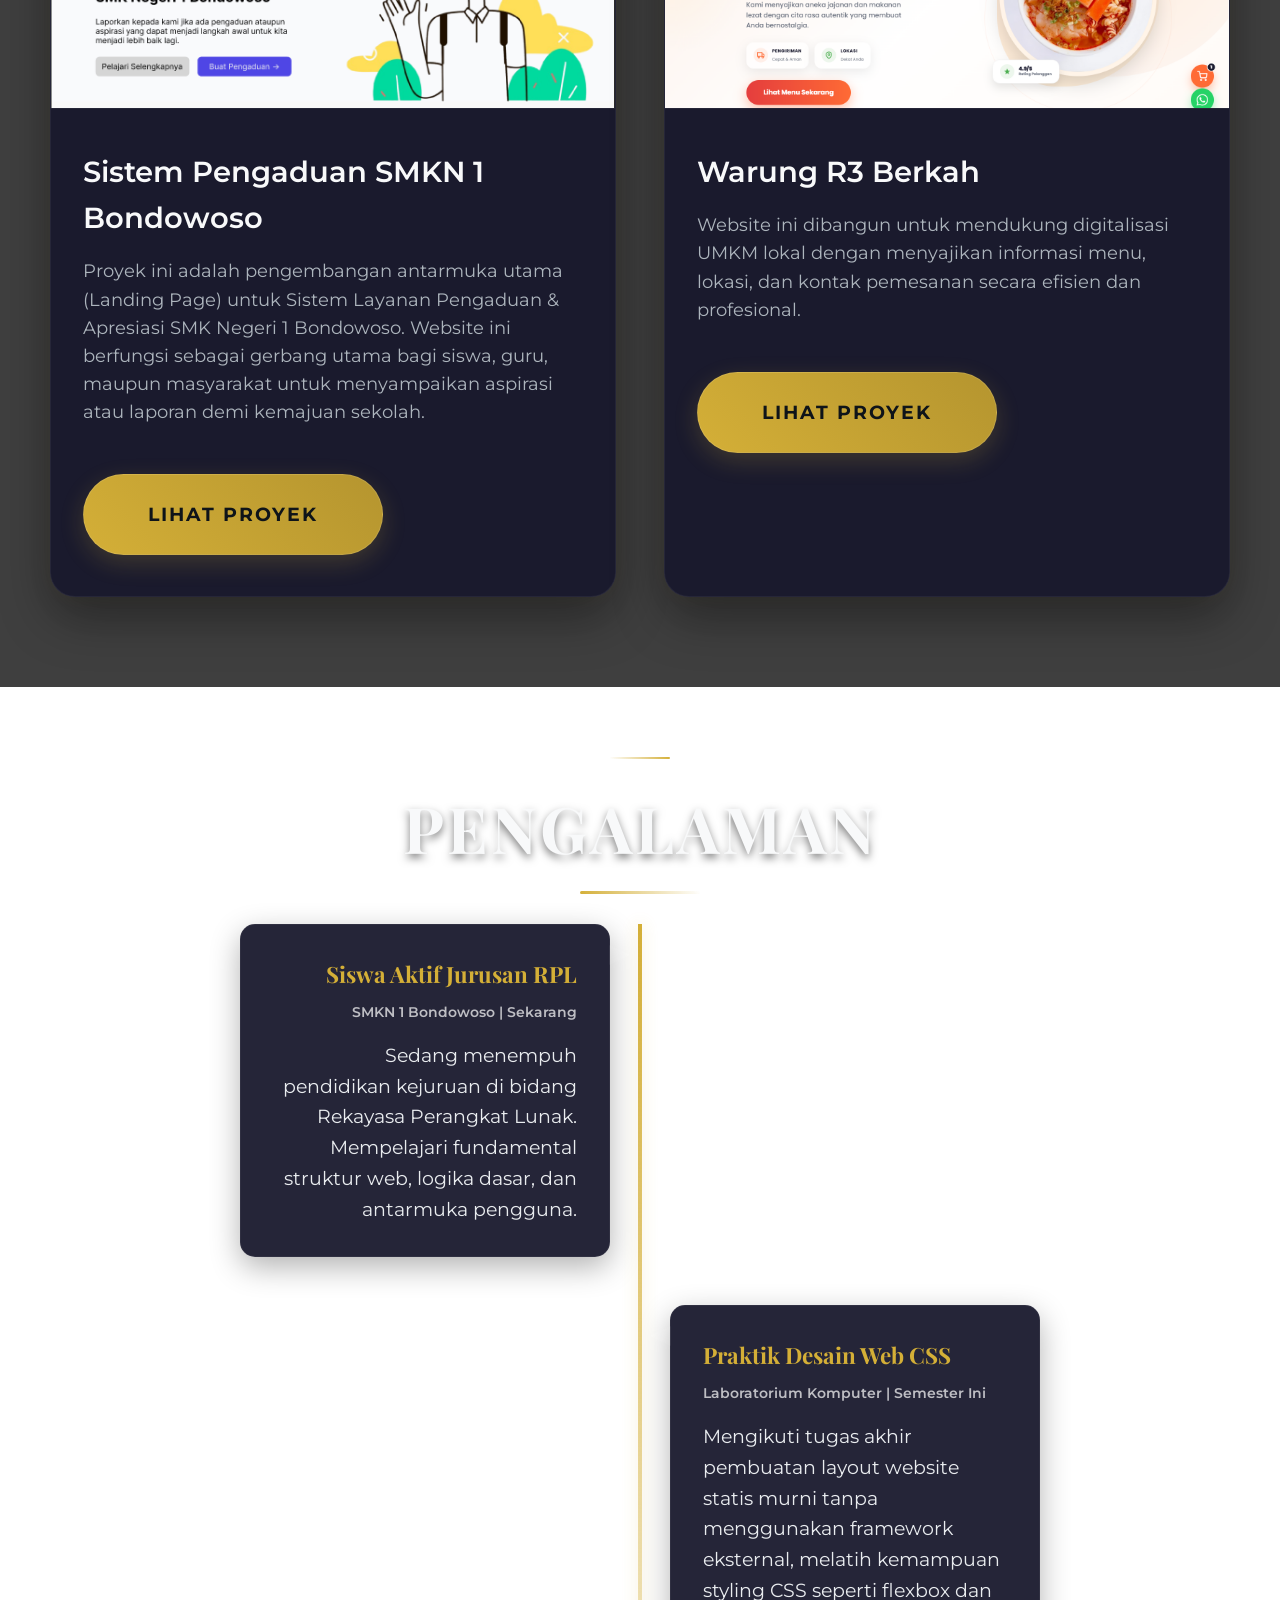
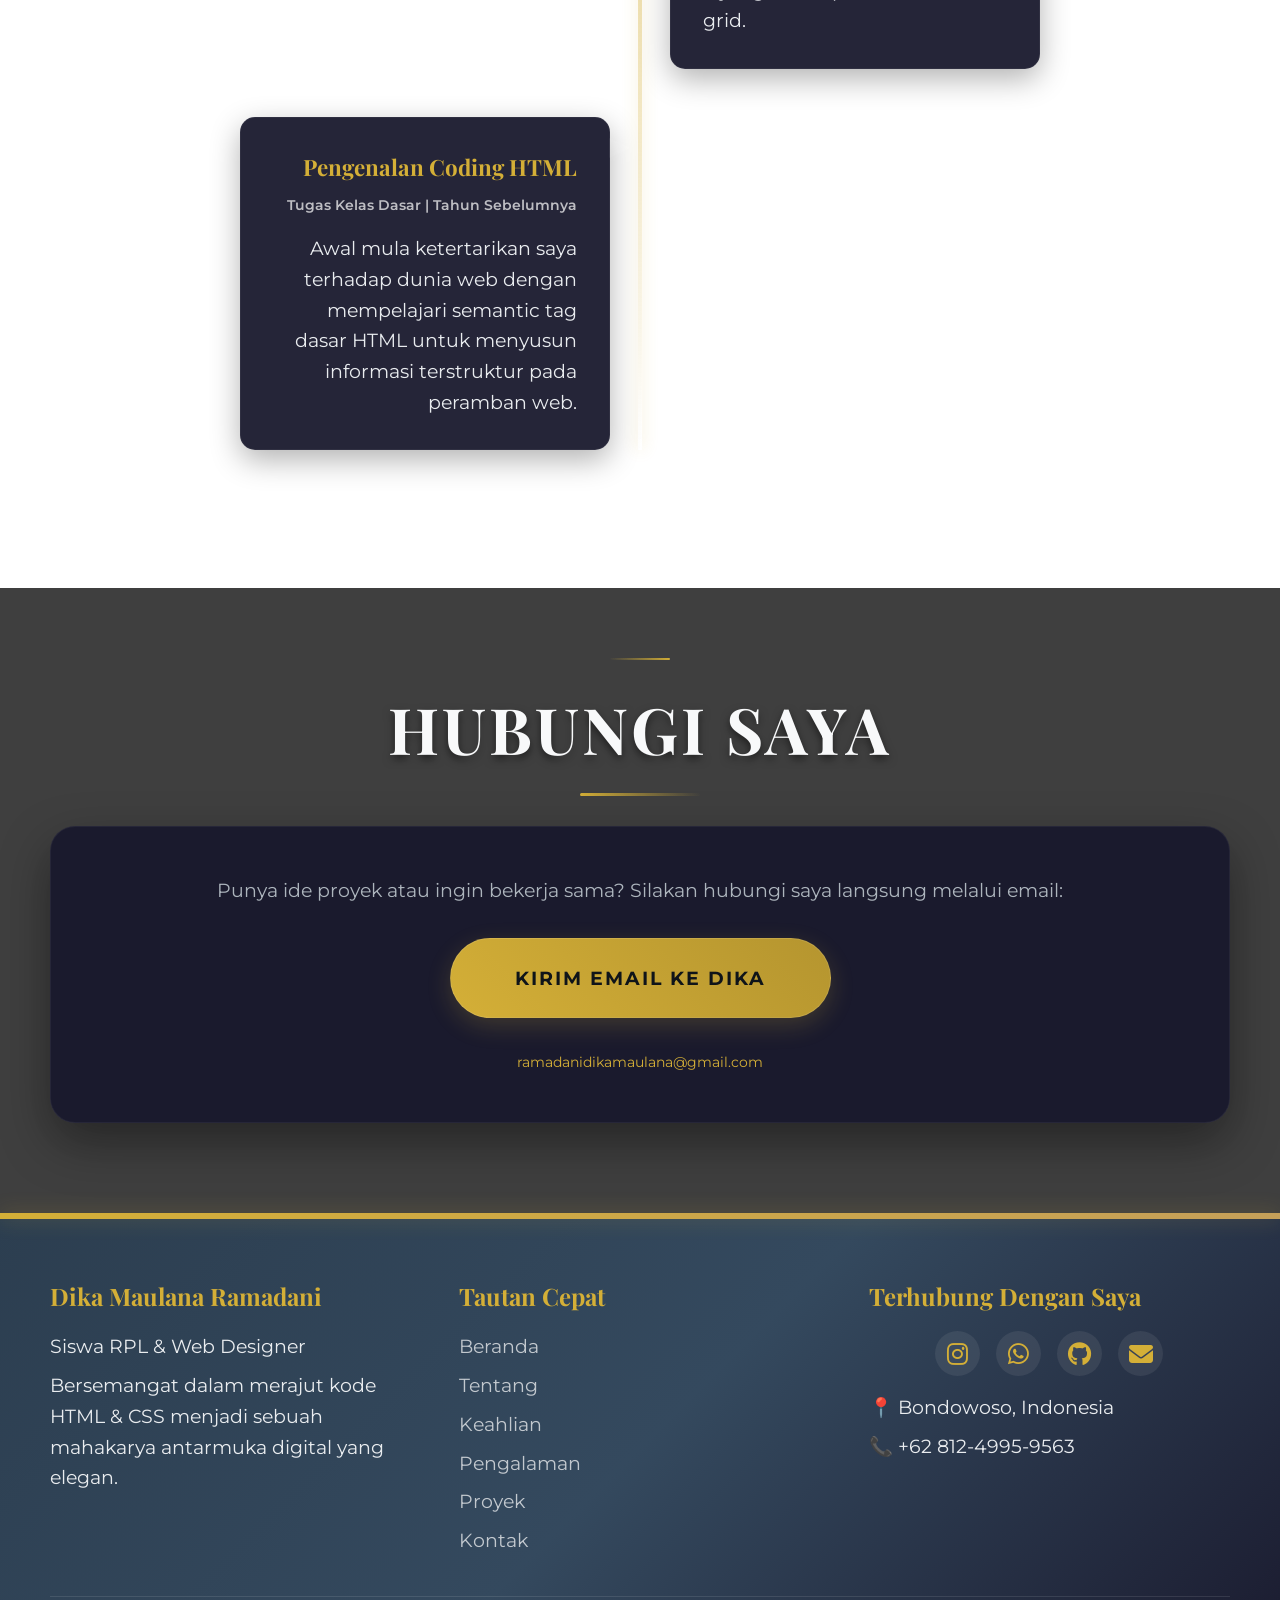
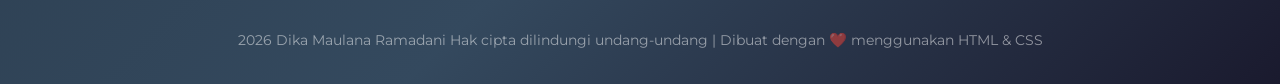
==== commit 32e560b1: "PERBARUI Co-authored-by: Copilot <copilot@github.com>" ====
--- a/index.html
+++ b/index.html
@@ -31,7 +31,6 @@
                 <li><a href="#skills">Keahlian</a></li>
                 <li><a href="#experience">Pengalaman</a></li>
                 <li><a href="#projects">Proyek</a></li>
-                <li><a href="#testimonials">Testimoni</a></li>
                 <li><a href="#contact">Kontak</a></li>
             </ul>
         </nav>
@@ -43,7 +42,7 @@
             <h1 data-aos="fade-down" data-aos-delay="200">
                 Dika Maulana Ramadani
             </h1>
-            <p data-aos="fade-up" data-aos-delay="400">Siswa Rekayasa Perangkat Lunak | SMKN 1 BONDOWOSO | Web Designer
+            <p data-aos="fade-up" data-aos-delay="400">Siswa Rekayasa Perangkat Lunak | SMKN 1 BONDOWOSO |Junior Front-End Developer
             </p>
             <div class="hero-btns" data-aos="flip-up" data-aos-delay="600">
                 <a href="#contact" class="btn">Hubungi Saya</a>
@@ -69,7 +68,7 @@
                 </div>
                 <div class="about-stats" data-aos="fade-left">
                     <div class="stat">
-                        <h3>5+</h3>
+                        <h3>3+</h3>
                         <p>Tugas & Proyek Web</p>
                     </div>
                     <div class="stat">
@@ -92,6 +91,7 @@
     <section id="skills">
         <div class="container">
             <h2 data-aos="fade-up">Keahlian</h2>
+            <h3 data-aos="fade-up" class="section-subtitle">Teknis</h3>
             <div class="skills-grid">
                 <div class="skill-card" data-aos="zoom-in" data-aos-delay="100">
                     <div class="skill-icon"
@@ -99,7 +99,7 @@
                         <i class="fab fa-html5"></i>
                     </div>
                     <h3>HTML5</h3>
-                    <p>Menguasai struktur semantik web untuk membangun pondasi situs yang kuat dan ramah SEO.</p>
+                    <p>Menguasai struktur semantik web untuk membangun pondasi yang kuat, cepat, dan ramah SEO.</p>
                 </div>
                 <div class="skill-card" data-aos="zoom-in" data-aos-delay="200">
                     <div class="skill-icon"
@@ -107,24 +107,85 @@
                         <i class="fab fa-css3-alt"></i>
                     </div>
                     <h3>CSS3</h3>
-                    <p>Ahli dalam styling modern menggunakan Flexbox, Grid, dan animasi untuk tampilan yang interaktif.
-                    </p>
+                    <p>Styling modern dengan Flexbox, Grid, transisi, dan desain responsif yang tajam.</p>
                 </div>
                 <div class="skill-card" data-aos="zoom-in" data-aos-delay="300">
+                    <div class="skill-icon"
+                        style="color: #F7DF1E; filter: drop-shadow(0 0 10px rgba(247, 223, 30, 0.4));">
+                        <i class="fab fa-js"></i>
+                    </div>
+                    <h3>JavaScript</h3>
+                    <p>Menghadirkan interaksi dinamis dan logika front-end untuk pengalaman pengguna yang hidup.</p>
+                </div>
+                <div class="skill-card" data-aos="zoom-in" data-aos-delay="400">
                     <div class="skill-icon"
                         style="color: #E83E8C; filter: drop-shadow(0 0 10px rgba(232, 62, 140, 0.4));">
                         <i class="fas fa-paint-brush"></i>
                     </div>
                     <h3>UI/UX Design</h3>
-                    <p>Fokus pada pengalaman pengguna yang intuitif dan desain antarmuka yang estetis serta modern.</p>
-                </div>
-                <div class="skill-card" data-aos="zoom-in" data-aos-delay="400">
+                    <p>Merancang antarmuka yang intuitif dan visual yang estetis untuk pengalaman yang nyaman.</p>
+                </div>
+                <div class="skill-card" data-aos="zoom-in" data-aos-delay="500">
                     <div class="skill-icon"
                         style="color: #F24E1E; filter: drop-shadow(0 0 10px rgba(242, 78, 30, 0.4));">
                         <i class="fab fa-figma"></i>
                     </div>
                     <h3>Figma</h3>
-                    <p>Mahir dalam pembuatan wireframe, prototyping, dan desain sistem kolaboratif yang presisi.</p>
+                    <p>Mahir membuat wireframe, prototyping, dan desain sistem kolaboratif yang presisi.</p>
+                </div>
+            </div>
+            <div class="soft-skills-section" data-aos="fade-up">
+                <h3 class="section-subtitle">Soft Skill</h3>
+                <div class="skills-grid">
+                    <div class="skill-card" data-aos="zoom-in" data-aos-delay="100">
+                        <div class="skill-icon" style="color: #6F42C1; filter: drop-shadow(0 0 10px rgba(111, 66, 193, 0.4));">
+                            <i class="fas fa-users"></i>
+                        </div>
+                        <h3>Kerja Tim & Komunikasi</h3>
+                        <p>Bekerja kolaboratif dan menyampaikan ide secara jelas untuk menjaga sinergi tim dan hasil yang optimal.</p>
+                    </div>
+                    <div class="skill-card" data-aos="zoom-in" data-aos-delay="200">
+                        <div class="skill-icon" style="color: #FD7E14; filter: drop-shadow(0 0 10px rgba(253, 126, 20, 0.4));">
+                            <i class="fas fa-video"></i>
+                        </div>
+                        <h3>Videografi</h3>
+                        <p>Mampu membuat rekaman video yang menarik dan mendukung konten visual presentasi.</p>
+                    </div>
+                    <div class="skill-card" data-aos="zoom-in" data-aos-delay="300">
+                        <div class="skill-icon" style="color: #6610F2; filter: drop-shadow(0 0 10px rgba(102, 16, 242, 0.4));">
+                            <i class="fas fa-film"></i>
+                        </div>
+                        <h3>Editing Video (CapCut)</h3>
+                        <p>Merangkai footage dan menambahkan efek serta irama menggunakan CapCut untuk hasil profesional.</p>
+                    </div>
+                    <div class="skill-card" data-aos="zoom-in" data-aos-delay="400">
+                        <div class="skill-icon" style="color: #FD0054; filter: drop-shadow(0 0 10px rgba(253, 0, 84, 0.4));">
+                            <i class="fas fa-clock"></i>
+                        </div>
+                        <h3>Manajemen Waktu</h3>
+                        <p>Mengelola jadwal dan prioritas dengan disiplin agar semua tugas selesai tepat waktu.</p>
+                    </div>
+                </div>
+            </div>
+            <div class="learning-section" data-aos="fade-up">
+                <h3 class="section-subtitle">Yang Sedang Dipelajari</h3>
+                <div class="skills-grid">
+                    <div class="skill-card" data-aos="zoom-in" data-aos-delay="100">
+                        <div class="skill-icon" style="color: #0097D7; filter: drop-shadow(0 0 10px rgba(0, 151, 215, 0.4));">
+                            <svg viewBox="0 0 256 256" xmlns="http://www.w3.org/2000/svg" width="1.4em" height="1.4em" fill="currentColor" aria-hidden="true">
+                                <path d="M0 0h96l80 80-64 64 64 64-80 80H0l192-192L0 0z" />
+                            </svg>
+                        </div>
+                        <h3>Flutter</h3>
+                        <p>Belajar membuat aplikasi mobile cross-platform dengan tampilan modern dan responsif.</p>
+                    </div>
+                    <div class="skill-card" data-aos="zoom-in" data-aos-delay="200">
+                        <div class="skill-icon" style="color: #F05340; filter: drop-shadow(0 0 10px rgba(240, 83, 64, 0.4));">
+                            <i class="fab fa-laravel"></i>
+                        </div>
+                        <h3>Laravel</h3>
+                        <p>Memperdalam pengembangan back-end menggunakan framework PHP yang terstruktur dan aman.</p>
+                    </div>
                 </div>
             </div>
         </div>
@@ -134,27 +195,17 @@
         <div class="container">
             <h2 data-aos="fade-up">Proyek</h2>
             <div class="projects-grid">
-                <div class="project" data-aos="fade-up" data-aos-delay="100">
-                    <img src="portofolio-pribadi.png"
-                        alt="Portofolio Pribadi HTML CSS">
-                    <h3>Portofolio Pribadi</h3>
-                    <p>Proyek pembuatan website portofolio pribadi yang dirancang sepenuhnya menggunakan HTML5 murni dan
-                        efek transisi animasi CSS tingkat lanjut.</p>
-                    <a href="#" class="btn">Lihat Proyek</a>
-                </div>
                 <div class="project" data-aos="fade-up" data-aos-delay="200">
                     <img src="landing-page-smkn1.png"
                         alt="Landing Page SMKN 1 Bondowoso" style="object-position: top;">
-                    <h3>Landing Page Sekolah</h3>
+                    <h3>Sistem Pengaduan SMKN 1 Bondowoso</h3>
                     <p>Proyek ini adalah pengembangan antarmuka utama (Landing Page) untuk Sistem Layanan Pengaduan & Apresiasi SMK Negeri 1 Bondowoso. Website ini berfungsi sebagai gerbang utama bagi siswa, guru, maupun masyarakat untuk menyampaikan aspirasi atau laporan demi kemajuan sekolah.</p>
                     <a href="#" class="btn">Lihat Proyek</a>
                 </div>
-                <div class="project" data-aos="fade-up" data-aos-delay="300">
-                    <img src="mockup-katalog-toko.png">
-                    <h3>Lingkup Proyek (Project Scope)</h3>
-                    <p>Proyek ini mencakup perancangan antarmuka pengguna secara menyeluruh, mulai dari halaman publik (depan) hingga sistem
-                    manajemen data di sisi admin (Dashboard). Fokus utama adalah menciptakan alur kerja yang intuitif bagi pengadu
-                    (siswa/masyarakat) dan pengelola (admin sekolah).</p>
+                <div class="project" data-aos="fade-up" data-aos-delay="250">
+                    <img src="warungr3berkah.PNG" alt="Warung R3 Berkah" style="object-position: center;">
+                    <h3>Warung R3 Berkah</h3>
+                    <p>Website ini dibangun untuk mendukung digitalisasi UMKM lokal dengan menyajikan informasi menu, lokasi, dan kontak pemesanan secara efisien dan profesional.</p>
                     <a href="#" class="btn">Lihat Proyek</a>
                 </div>
             </div>
@@ -163,7 +214,7 @@
 
     <section id="experience">
         <div class="container">
-            <h2 data-aos="fade-up">Pengalaman Profesional</h2>
+            <h2 data-aos="fade-up">Pengalaman</h2>
             <div class="timeline">
                 <div class="timeline-item" data-aos="fade-right">
                     <div class="timeline-content">
@@ -188,24 +239,6 @@
                         <p>Awal mula ketertarikan saya terhadap dunia web dengan mempelajari semantic tag dasar HTML
                             untuk menyusun informasi terstruktur pada peramban web.</p>
                     </div>
-                </div>
-            </div>
-        </div>
-    </section>
-
-    <section id="testimonials">
-        <div class="container">
-            <h2 data-aos="fade-up">Testimoni Klien</h2>
-            <div class="testimonials-grid">
-                <div class="testimonial" data-aos="zoom-in" data-aos-delay="100">
-                    <p>"Dika adalah siswa RPL yang sangat berbakat dalam urusan tampilan antarmuka. Karya HTML dan
-                        CSS-nya selalu yang paling rapi di kelas dan ia sangat teliti soal perpaduan warna."</p>
-                    <cite>- Bapak Iqbalroni, Guru Produktif RPL</cite>
-                </div>
-                <div class="testimonial" data-aos="zoom-in" data-aos-delay="300">
-                    <p>"Kalau urusan membenarkan struktur CSS yang error dan bikin tampilan website jadi modern, Dika
-                        ahlinya. Banyak teman-teman yang belajar cara bikin desain estetik darinya."</p>
-                    <cite>- Cholil, Teman Sekelas RPL 2</cite>
                 </div>
             </div>
         </div>
@@ -242,7 +275,6 @@
                         <li><a href="#skills">Keahlian</a></li>
                         <li><a href="#experience">Pengalaman</a></li>
                         <li><a href="#projects">Proyek</a></li>
-                        <li><a href="#testimonials">Testimoni</a></li>
                         <li><a href="#contact">Kontak</a></li>
                     </ul>
                 </div>
--- a/t.css
+++ b/t.css
@@ -482,6 +482,25 @@
     line-height: 1.6;
 }
 
+.section-subtitle {
+    margin-top: 0.75rem;
+    margin-bottom: 1.5rem;
+    color: #D4AF37;
+    font-size: 1.1rem;
+    font-weight: 600;
+    letter-spacing: 0.14em;
+    text-transform: uppercase;
+}
+
+.skill-icon svg {
+    width: 3.5rem;
+    height: 3.5rem;
+}
+
+.learning-section {
+    margin-top: clamp(2rem, 3vw, 3rem);
+}
+
 /* Projects */
 .projects-grid {
     display: grid;
